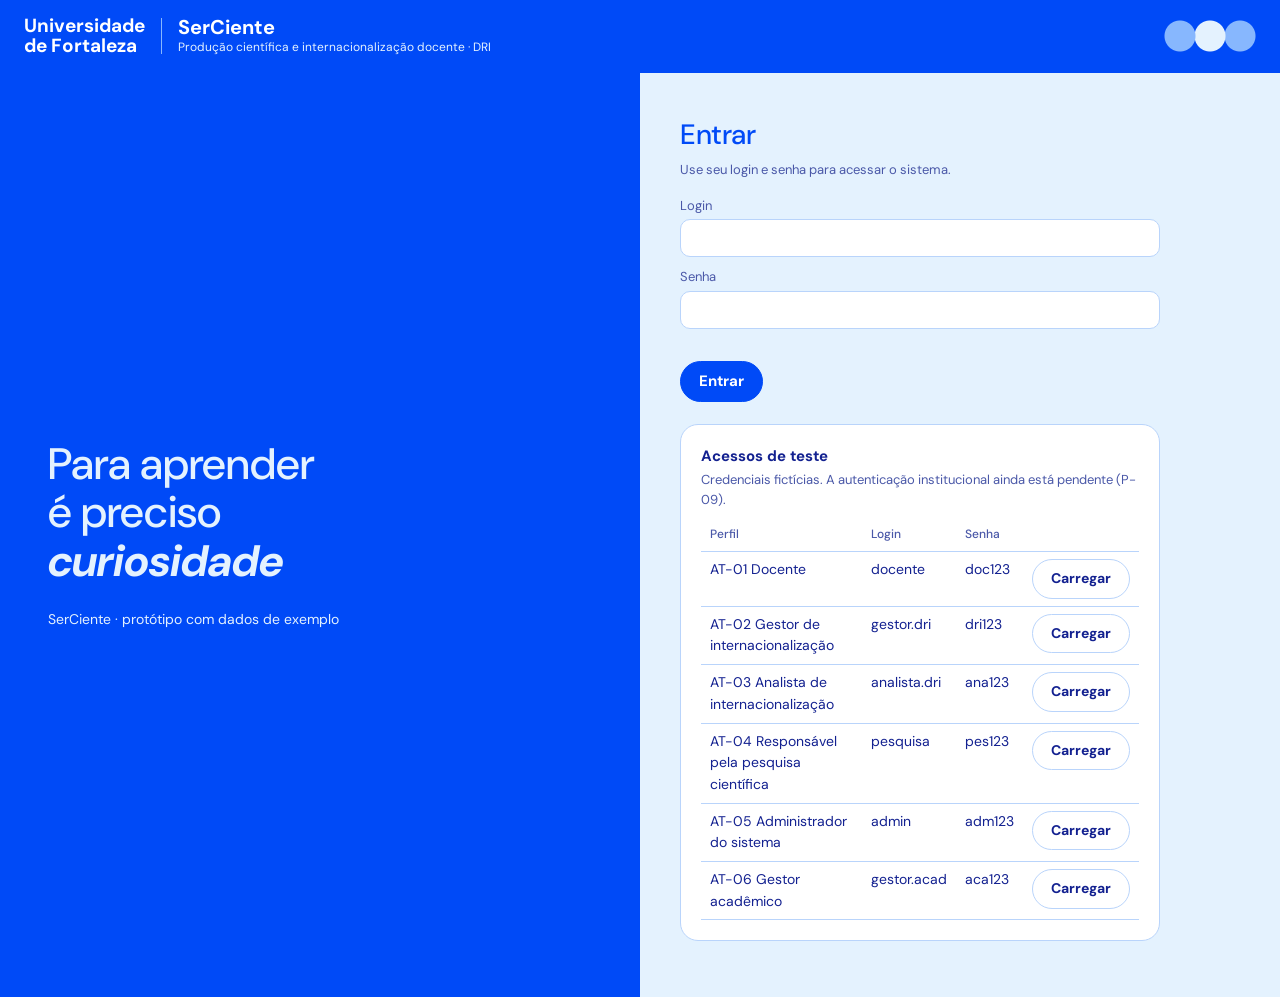
==== Protótipo/index.html @ bccfedb9 "Renomeação, reorganização, reestrururação e versionamento do protótipo" ====
<!--
  Projeto: SerCiente
  Tipo: Protótipo navegável em HTML
  Versão: 1.0
  Status: Em desenvolvimento
  Data: 28/11/2026
-->

<!DOCTYPE html>
<!DOCTYPE html>
<html lang="pt-BR">

<head>
    <meta charset="utf-8">
    <meta name="viewport" content="width=device-width, initial-scale=1, viewport-fit=cover">
    <title>SerCiente — Protótipo navegável</title>
    <link rel="stylesheet" href="https://fonts.googleapis.com/css2?family=DM+Sans:wght@400;500;700&display=swap">
    <link rel="stylesheet" href="css/style.css">
</head>

<body>
    <header><span class="wm">Universidade<br>de Fortaleza</span><span
            class="sep"></span><span><b>SerCiente</b><small>Produção científica e internacionalização docente ·
                DRI</small></span>
        <span style="flex:1"></span><span id="who"></span><button class="g" id="out" onclick="logout()">Sair</button>
    </header>
    <div class="aviso">Protótipo com dados de exemplo e sem integrações reais. Perfis e associações ator × caso de uso
        são propostas do SRS 0.3, ainda não aprovadas pela DRI.</div>
    <div class="lay">
        <nav id="nv" aria-label="Casos de uso"></nav>
        <main id="mn"></main>
    </div>
    <div id="lg"></div>
    <div id="toast" role="status"></div>
    
    <script src="js/script.js"></script>

</body>

</html>
---- Protótipo/css/style.css ----
/* =========================================================
   SerCiente — Folha de estilos
   Universidade de Fortaleza | DRI
   Versão: 1.0
   Data: 28/11/2026
   ========================================================= */


/* =========================================================
   1. VARIÁVEIS E CONFIGURAÇÕES GLOBAIS
   ========================================================= */

:root {
    --bg: #E4F2FE;
    --sf: #FFFFFF;
    --tx: #132190;
    --mu: #4a58a8;
    --bd: #b9d4fb;

    --ac: #004AF7;
    --ac2: #E4F2FE;

    --wn: #132190;
    --wb: #cfe3ff;

    --ok: #0f7a4a;
    --er: #c0262d;

    --hd: #004AF7;
    --hd2: #132190;
    --y: #87B7FE;

    box-sizing: border-box;
    padding-top: env(safe-area-inset-top, 0px);
    padding-bottom: env(safe-area-inset-bottom, 0px);
}

:root[data-theme="off"] {
    --bg: #0f1521;
    --sf: #182133;
    --tx: #e8edf6;
    --mu: #98a3b8;
    --bd: #2c3850;

    --ac: #7aa8f0;
    --ac2: #1f2d49;

    --wn: #f0c36a;
    --wb: #3a2d12;

    --ok: #6fd096;
    --er: #f0868a;
}

* {
    box-sizing: border-box;
}

html {
    color-scheme: light;
}

body {
    margin: 0;
    font: 15px/1.55 "Satoshi", "DM Sans", system-ui, sans-serif;
    background: var(--bg);
    color: var(--tx);
}


/* =========================================================
   2. CABEÇALHO
   ========================================================= */

header {
    background: var(--hd);
    color: #fff;
    border-bottom: 0;
    padding: 16px 24px;

    display: flex;
    gap: 16px;
    align-items: center;
    flex-wrap: wrap;
}

header b {
    font-size: 20px;
    font-weight: 700;
    display: block;
    line-height: 1.1;
}

header small {
    display: block;
    font-size: 12px;
    color: #E4F2FE;
}

header label {
    color: #E4F2FE;
    font-size: 13px;
}

header select {
    color: #132190;
    background: #E4F2FE;
    border-color: #E4F2FE;
}

header::after {
    content: "";
    width: 92px;
    height: 32px;
    margin-left: 4px;

    background:
        radial-gradient(circle at 16px 16px, #87B7FE 15px, #0000 16px),
        radial-gradient(circle at 46px 16px, #E4F2FE 15px, #0000 16px),
        radial-gradient(circle at 76px 16px, #87B7FE 15px, #0000 16px);
}

.wm {
    font-weight: 700;
    font-size: 19px;
    line-height: 1.05;
}

.sep {
    width: 1px;
    height: 36px;
    background: #87B7FE;
}


/* =========================================================
   3. CAMPOS E BOTÕES
   ========================================================= */

select,
input,
textarea,
button {
    font: inherit;
    color: var(--tx);
    background: var(--sf);
    border: 1px solid var(--bd);
    border-radius: 10px;
    padding: 8px 12px;
}

button {
    cursor: pointer;
    background: var(--hd);
    color: #fff;
    border-color: var(--hd);
    border-radius: 999px;
    font-weight: 700;
    padding: 8px 18px;
}

button.g {
    background: var(--sf);
    color: var(--tx);
    border-color: var(--bd);
}

:focus-visible {
    outline: 2px solid var(--ac);
    outline-offset: 2px;
}


/* =========================================================
   4. AVISOS
   ========================================================= */

.aviso {
    background: var(--wb);
    color: var(--wn);
    padding: 8px 16px;
    font-size: 13px;
    border-bottom: 1px solid var(--bd);
}


/* =========================================================
   5. ESTRUTURA PRINCIPAL
   ========================================================= */

.lay {
    display: flex;
    min-height: calc(100vh - 100px);
}

nav {
    width: 270px;
    flex: none;

    background: var(--sf);
    border-right: 1px solid var(--bd);
    padding: 16px 12px;
}

nav button {
    display: block;
    width: 100%;
    text-align: left;

    background: none;
    color: var(--tx);
    border: 0;
    border-radius: 12px;

    padding: 10px 14px;
    margin-bottom: 2px;
    font-weight: 500;
}

nav button.on {
    background: var(--hd);
    color: #fff;
    font-weight: 700;
}

main {
    flex: 1;
    padding: 20px;
    min-width: 0;
    max-width: 980px;
}


/* =========================================================
   6. TÍTULOS E TEXTOS
   ========================================================= */

h2 {
    margin: 0 0 4px;
    font-size: 28px;
    font-weight: 500;
    letter-spacing: -.5px;
    color: var(--ac);
}

.sub {
    color: var(--mu);
    margin: 0 0 16px;
    font-size: 13px;
}


/* =========================================================
   7. CARDS E CONTAINERS
   ========================================================= */

.box {
    background: var(--sf);
    border: 1px solid var(--bd);
    border-radius: 18px;

    padding: 20px;
    margin-bottom: 16px;
}

.row {
    display: flex;
    gap: 10px;
    flex-wrap: wrap;
    align-items: end;
    margin-bottom: 12px;
}

.row label {
    display: flex;
    flex-direction: column;

    font-size: 12px;
    color: var(--mu);
    gap: 3px;
}


/* =========================================================
   8. TABELAS
   ========================================================= */

.tw {
    overflow-x: auto;
}

table {
    border-collapse: collapse;
    width: 100%;
    font-size: 14px;
}

th,
td {
    text-align: left;
    padding: 7px 9px;
    border-bottom: 1px solid var(--bd);
    vertical-align: top;
}

th {
    color: var(--mu);
    font-weight: 500;
    font-size: 12px;
}


/* =========================================================
   9. ETIQUETAS E STATUS
   ========================================================= */

.tag {
    display: inline-block;
    padding: 2px 10px;
    border-radius: 999px;

    font-weight: 700;
    font-size: 12px;

    background: var(--ac2);
    color: var(--ac);
}

.tag.w {
    background: var(--wb);
    color: var(--wn);
}

.tag.o {
    background: var(--ac2);
    color: var(--ok);
}

.tag.e {
    color: var(--er);
}


/* =========================================================
   10. ESTADOS VAZIOS
   ========================================================= */

.empty {
    color: var(--mu);
    padding: 14px;
    text-align: center;
}


/* =========================================================
   11. INDICADORES E GRÁFICOS
   ========================================================= */

.bar {
    height: 10px;
    background: var(--c, var(--ac));
    border-radius: 5px;
}

.kp {
    display: grid;
    grid-template-columns: repeat(auto-fit, minmax(210px, 1fr));
    gap: 10px;
}

.kp .box {
    margin: 0;
    border-top: 6px solid var(--c, var(--ac));
}

.kp strong {
    font-size: 26px;
    display: block;
}


/* =========================================================
   12. LOGIN
   ========================================================= */

body.out .lay,
body.out .aviso,
body.out #who,
body.out #out {
    display: none;
}

body:not(.out) #lg {
    display: none;
}

#who {
    font-size: 14px;
}

.lgw {
    display: grid;
    grid-template-columns: 1fr 1fr;
    min-height: calc(100vh - 100px);

    --bg: #E4F2FE;
    --sf: #fff;
    --tx: #132190;
    --mu: #4a58a8;
    --bd: #b9d4fb;
    --ac: #004AF7;
    --ac2: #E4F2FE;
    --wn: #132190;
    --wb: #cfe3ff;
    --er: #c0262d;

    background: var(--bg);
    color: var(--tx);
}

.lp {
    background: var(--hd);
    color: #E4F2FE;

    padding: 56px 48px;

    display: flex;
    flex-direction: column;
    justify-content: center;

    font-size: 44px;
    line-height: 1.1;
    font-weight: 500;
}

.lp em {
    font-weight: 700;
}

.lp small {
    font-size: 14px;
    margin-top: 24px;
    font-weight: 400;
    line-height: 1.5;
}

.lr {
    padding: 40px;

    display: flex;
    flex-direction: column;
    justify-content: center;

    max-width: 560px;
}

.lr label {
    display: flex;
    flex-direction: column;

    font-size: 13px;
    color: var(--mu);
    gap: 3px;
    margin-bottom: 10px;
}

.err {
    color: var(--er);
    min-height: 22px;
    font-size: 13px;
}


/* =========================================================
   13. NOTIFICAÇÕES
   ========================================================= */

#toast {
    position: fixed;
    bottom: calc(16px + env(safe-area-inset-bottom, 0px));
    left: 50%;
    transform: translateX(-50%);

    background: var(--tx);
    color: var(--bg);

    padding: 9px 16px;
    border-radius: 8px;

    display: none;
    z-index: 9;
}


/* =========================================================
   14. RESPONSIVIDADE
   ========================================================= */

@media (max-width: 760px) {

    /* Login */

    .lgw {
        grid-template-columns: 1fr;
    }

    .lp {
        padding: 28px;
        font-size: 30px;
    }

    .lr {
        padding: 24px;
    }

    /* Navegação */

    .lay {
        flex-direction: column;
    }

    nav {
        width: 100%;
        display: flex;
        overflow-x: auto;

        border-right: 0;
        border-bottom: 1px solid var(--bd);
    }

    nav button {
        white-space: nowrap;
        width: auto;
        margin-right: 4px;
    }
}
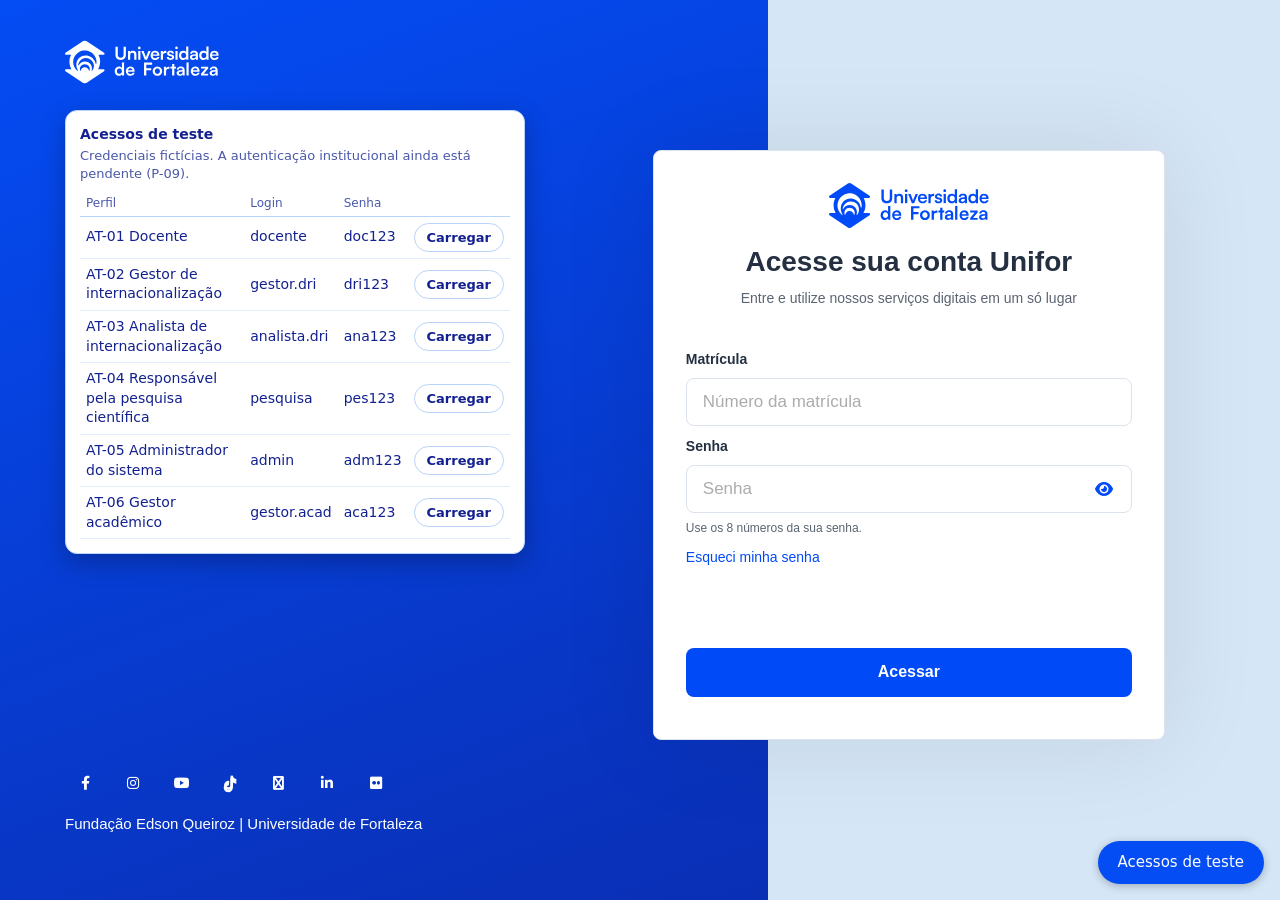
==== commit 720534f9: "(prototipo) Inicio de nova interface linkada com ava" ====
--- a/Protótipo/index.html
+++ b/Protótipo/index.html
@@ -1,40 +1,1327 @@
-<!--
-  Projeto: SerCiente
-  Tipo: Protótipo navegável em HTML
-  Versão: 1.0
-  Status: Em desenvolvimento
-  Data: 28/11/2026
--->
-
 <!DOCTYPE html>
-<!DOCTYPE html>
-<html lang="pt-BR">
-
+<html dir="ltr" lang="pt">
 <head>
-    <meta charset="utf-8">
-    <meta name="viewport" content="width=device-width, initial-scale=1, viewport-fit=cover">
-    <title>SerCiente — Protótipo navegável</title>
-    <link rel="stylesheet" href="https://fonts.googleapis.com/css2?family=DM+Sans:wght@400;500;700&display=swap">
-    <link rel="stylesheet" href="css/style.css">
+<meta charset="UTF-8">
+<title>Minhas Disciplinas | Universidade de Fortaleza</title>
+<meta name="viewport" content="width=device-width, initial-scale=1">
+<meta name="theme-color" content="#044cf4">
+<link rel="stylesheet" href="assets/css/all.css">
+<style>
+body {background-color:#ffffff!important}
+.footer p { color: #777; margin: 0; padding: 0; font-size: 0.9em; text-align:center}
+.footer .container{ width: 100%; padding-right: calc(1.5rem * .5); padding-left: calc(1.5rem * .5); margin-right: auto; margin-left: auto;}
+.py-2 { padding-top: .5rem; padding-bottom: .5rem;}
+.py-4 { padding-top: 1.5rem; padding-bottom: 1.5rem;}
+.align-items-center {align-items: center;}
+.footer .social-icons { margin: 0; padding: 0; width: auto;}
+.footer .social-icons li { display: inline-block; margin: -1px 1px 0 0; padding: 0; border-radius: 100%; overflow: visible;}
+.footer .logo img { position: relative; top: 2px; image-rendering: -webkit-optimize-contrast; transform: translateZ(0);}
+.footer a:not(.btn):not(.no-footer-css) { color: #777; transition: all 0.1s ease-in-out;}
+.social-icons:not(.social-icons-opacity-light):not(.social-icons-transparent):not(.social-icons-clean):not(.social-icons-clean-with-border):not(.social-icons-dark):not(.social-icons-dark-2):not(.custom-social-icons) li a { background: #FFF;}
+.social-icons:not(.social-icons-opacity-light):not(.social-icons-transparent):not(.social-icons-clean):not(.social-icons-clean-with-border):not(.social-icons-dark):not(.social-icons-dark-2):not(.custom-social-icons) li { box-shadow: 0 1px 1px 0 rgba(0, 0, 0, 0.2);}
+.social-icons li a { transition: all 0.2s ease; border-radius: 100%; display: block; height: 28px; line-height: 28px; width: 28px;text-align: center; color: #333 !important; text-decoration: none; font-size: 12.8px; font-size: 0.8rem;}
+.social-icons:not(.social-icons-opacity-light):not(.social-icons-transparent):not(.social-icons-clean):not(.social-icons-clean-with-border):not(.social-icons-dark):not(.social-icons-dark-2):not(.custom-social-icons) li a {
+  background: transparent;
+}
+svg.footer-logo-unifor {width:40%;}
+.footer a.logo {text-align:right}
+.footer .social-icons a>i{font-size: 1.7em;color:#044cf4; transition: transform .2s ease-in-out;}
+.footer .social-icons a>svg {width: 1.6em;vertical-align: sub;fill:#044cf4; transition: transform .2s ease-in-out;}
+.footer .social-icons li{box-shadow:none!important}
+.footer .social-icons .facebook a:hover i {color:#3b5a9a; transform: translateY(-0.15rem);}
+.footer .social-icons .x-twitter a:hover svg {fill:#000000; transform: translateY(-0.15rem);}
+.footer .social-icons .linkedin a:hover i {color:#0a63bc; transform: translateY(-0.15rem);}
+.footer .social-icons .youtube a:hover i {color:#f60002; transform: translateY(-0.15rem);}
+.footer .social-icons .instagram a:hover i {color:#f501af; transform: translateY(-0.15rem);}
+.footer .social-icons .tiktok a:hover i {color:#000000; transform: translateY(-0.15rem);}
+.moremenu .navbar-nav .nav-link:hover, .moremenu .navbar-nav .nav-link:focus { background-color: #e4f2fe; opacity: .8;}
+ @media (min-width: 992px) {.justify-content-lg-end { justify-content: flex-end; }}
+ @media (max-width: 991px) {
+	.footer a.logo {text-align: center;padding-top: 12px;}
+	.footer .social {display: block!important; margin-bottom:15px!important; text-align:center;}
+}
+
+ @media (max-width: 767px) {
+	.drawerheader {background-color:#044cf4}
+        .drawerheader i.icon {color:#e4f2fe}
+        .drawercontent a.list-group-item:hover {background-color: #dae0e5 !important;}
+}
+footer.footer > .container.py-2 {border-top: 1px solid #dee2e6;}
+footer#page-footer {display:none}
+
+
+
+/***************** card da página inicial **********************/
+section.block:has(div.card-ava-footer) { clear:both;float:none;}
+.card-ava {position: relative;width: auto; padding-right: 0;padding-left: 0;}
+section.block:has(div.card-ava) {width: 31.333%;position: relative;display: block;margin-right: .3rem;margin-left: .9rem;
+	border: solid 1px #d7dfe3;border-radius:8px;float: left;margin-bottom: .6rem;height:auto;}
+.card-ava.card-ava-style-2 .card-ava-icon {background: transparent;top: -3px;}
+section.block:has(div.card-ava-footer) { clear:both;float:none;border: none!important;margin-bottom: 0 !important;}
+.card-body.p-3:has(div.card-ava-footer) {padding:0!important;margin:0!important;}
+.card-cont-center {padding: 4px 18px;  min-height: 265px;}
+.card-body.p-3:has(div.card-ava) {padding:0!important;margin:0!important;}
+.card-text.content.mt-3:has(div.card-ava) {margin-top:0!important}
+.card-ava .card-cont-center ul li a {line-height: 30px}
+
+.card-ava .card-conteudo h3 {
+    line-height: 1.2;
+    font-weight: 500;
+    font-family: "Roboto", sans-serif;
+    color: #404854;
+    font-size: 16px;
+    margin: 10px 0;
+    -webkit-transition: all 0.3s ease-in-out;
+    -moz-transition: all 0.3s ease-in-out;
+    -ms-transition: all 0.3s ease-in-out;
+    -o-transition: all 0.3s ease-in-out;
+    transition: all 0.3s ease-in-out;
+}
+
+.card-ava .card-conteudo ul li a:hover {color:#132190; text-decoration:underline}
+div.no-overflow:has(div.card-ava) {width:100%!important}
+
+.banner-card { display: block;width: 100%;height:7rem;overflow: hidden; border-radius: 8px 8px 0 0;}
+.card-conteudo > .banner-card > img {width: 100%;margin-top: -5%;}
+
+@media (max-width: 1195px) {
+	section.block:has(div.card-ava) {width: 31.1111%;}
+	.card-cont-center {min-height: 260px;}
+}
+@media (max-width: 1080px) {
+	section.block:has(div.card-ava){width: 30.99%;} 
+	.card-cont-center {min-height: 250px;}
+}
+@media (max-width: 1040px) {
+	section.block:has(div.card-ava){width: 47.3%;} 
+	.card-cont-center {min-height: 250px;}
+}
+@media (max-width: 859px) {
+	section.block:has(div.card-ava){width: 46.466666666%;} 
+}
+@media (max-width: 750px) {
+	section.block:has(div.card-ava){width: 46.466666666%;} 
+	.card-cont-center {min-height: 250px;}
+}
+@media (max-width: 653px) {
+	section.block:has(div.card-ava){width: 92.467%;} 
+	.card-cont-center {min-height:auto;}
+}
+
+/* **********************************************banner slider ******************************************* */
+section.block_slider[aria-label="Controle Deslizante"] .p-3 {padding: 0 !important;}
+#page-my-index #region-main-box #region-main .card[aria-label="Controle Deslizante"] {
+    border-top: solid 0px #044cf4!important;
+}
+section.block_slider[aria-label="Controle Deslizante"] .mb-3 {margin-bottom: 0 !important;}
+section.block_slider[aria-label="Controle Deslizante"] .mt-3{margin-top: 0 !important;}
+section.block_slider[aria-label="Controle Deslizante"] .bx-wrapper {margin-bottom: 0 !important;}
+.block_slider .bx-wrapper .bx-caption p {color: #fff!important;}
+/****************************************************************************/
+
+/* Controle deslizante */
+section#inst10061 {display:none!important}
+
+/* Correção Footer */
+div#footerNav.footer-nav-area {display:none;}
+@media only screen and (max-width: 768px) {
+     div#footerNav.footer-nav-area {display:block;}
+}
+</style>
+<style>
+#serciente-iframe{display:block;width:100%;height:calc(100vh - 60px);border:0;background:#fff}
+body.serciente-open{overflow:hidden}
+@media(max-width:767px){#serciente-iframe{height:calc(100vh - 120px)}}
+body.ava-locked{overflow:hidden}
+.ava-login{position:fixed;inset:0;z-index:2000;background:#fff}
+.ava-login[hidden]{display:none}
+.ava-lgf{display:block;width:100%;height:100%;border:0;background:#fff}
+.lgt-b{position:fixed;right:16px;bottom:calc(16px + env(safe-area-inset-bottom,0px));z-index:2001;border:0;border-radius:999px;background:#044cf4;color:#fff;font:500 15px/1 Inter,system-ui,sans-serif;padding:14px 20px;cursor:pointer;box-shadow:0 2px 8px rgba(0,0,0,.25)}
+.lgt{position:fixed;right:16px;bottom:calc(64px + env(safe-area-inset-bottom,0px));z-index:2001;width:min(460px,calc(100vw - 32px));max-height:70vh;overflow:auto;padding:14px;background:#fff;color:#132190;border:1px solid #b9d4fb;border-radius:12px;box-shadow:0 8px 24px rgba(0,0,0,.25);font:14px/1.4 Inter,system-ui,sans-serif}
+.lgt[hidden]{display:none}
+.lgt p{margin:2px 0 8px;color:#4a58a8;font-size:13px}
+.lgt table{width:100%;border-collapse:collapse}
+.lgt th{font-weight:400;font-size:12px;color:#4a58a8;text-align:left;padding:4px 6px;border-bottom:1px solid #b9d4fb}
+.lgt td{padding:6px;border-bottom:1px solid #e1ecfc;vertical-align:middle}
+.lgt button{border:1px solid #b9d4fb;background:#fff;color:#132190;border-radius:999px;padding:6px 12px;font:600 13px Inter,system-ui,sans-serif;cursor:pointer}
+.lgt button:hover{background:#e4f2fe}
+@media(min-width:992px){.lgt{left:65px;right:auto;top:110px;bottom:auto;max-height:calc(100vh - 250px)}}
+</style>
 </head>
-
-<body>
-    <header><span class="wm">Universidade<br>de Fortaleza</span><span
-            class="sep"></span><span><b>SerCiente</b><small>Produção científica e internacionalização docente ·
-                DRI</small></span>
-        <span style="flex:1"></span><span id="who"></span><button class="g" id="out" onclick="logout()">Sair</button>
-    </header>
-    <div class="aviso">Protótipo com dados de exemplo e sem integrações reais. Perfis e associações ator × caso de uso
-        são propostas do SRS 0.3, ainda não aprovadas pela DRI.</div>
-    <div class="lay">
-        <nav id="nv" aria-label="Casos de uso"></nav>
-        <main id="mn"></main>
-    </div>
-    <div id="lg"></div>
-    <div id="toast" role="status"></div>
-    
-    <script src="js/script.js"></script>
-
+<body id="page-my-index" class="limitedwidth page-mycourses format-site path-my chrome dir-ltr lang-pt_br yui-skin-sam yui3-skin-sam ead-unifor-br--ava pagelayout-mycourses course-1 context-1 uses-drawers drawer-open-index theme-boost-union-smartmenu theme-boost-union-bottombar nocourseindexcmicons theme_boost-union-footerbuttonall jsenabled ava-locked">
+<div id="page-wrapper" class="d-print-block" inert>
+<div class="footer-nav-area" id="footerNav">
+<div class="container px-0">
+<!-- Footer Content -->
+<div class="footer-nav position-relative">
+<ul class="h-100 d-flex align-items-center justify-content-between ps-0">
+<li>
+<a href="#">
+<i class="fas fa-tachometer-alt"></i>
+<span>EAD Unifor</span>
+</a>
+</li>
+<li>
+<a href="#">
+<i class="fas fa-home"></i>
+<span>Home</span>
+</a>
+</li>
+<li>
+<a href="#">
+<i class="fas fa-graduation-cap"></i>
+<span>Disciplinas</span>
+</a>
+</li>
+</ul>
+</div>
+</div>
+</div>
+<nav aria-label="Navegação no site" class="navbar fixed-top navbar-dark bg-primary navbar-expand" id="yui_3_18_1_1_1795851121871_34">
+<button class="navbar-toggler aabtn d-block d-md-none px-1 my-1 border-0" data-action="toggle" data-disabled-toggle="undefined" data-target="theme_boost-drawers-primary" data-toggler="drawers">
+<span class="navbar-toggler-icon"></span>
+<span class="sr-only">Painel lateral</span>
+</button>
+<a class="navbar-brand align-items-center m-0 mr-4 p-0 aabtn d-none d-md-flex" href="#">
+<img alt="Universidade de Fortaleza" class="logo mr-1" src="assets/img/logo-unifor-simbolo-neg.svg"/>
+</a>
+<div class="primary-navigation">
+<nav class="moremenu navigation observed">
+<ul class="nav more-nav navbar-nav" role="menubar">
+<li class="nav-item" data-forceintomoremenu="false" data-key="myhome" role="none">
+<a class="nav-link" href="#" role="menuitem">
+                                                    EAD Unifor
+                                                </a>
+</li>
+<li class="nav-item" data-forceintomoremenu="false" data-key="mycourses" role="none">
+<a aria-current="true" class="nav-link active" href="#" role="menuitem">
+                                                    Minhas Disciplinas
+                                                </a>
+</li>
+<li class="dropdown nav-item card-form-square card-size-tiny" data-forceintomoremenu="false" role="none">
+<a aria-controls="drop-down-menu-6b0a837323cdc" aria-expanded="false" aria-haspopup="true" class="dropdown-toggle nav-link" data-toggle="dropdown" href="#" id="nav-toggle-1" role="menuitem">
+                                            Biblioteca
+                                        </a>
+<div aria-labelledby="nav-toggle-1" class="dropdown-menu" id="nav-menu-1" role="menu">
+<a class="dropdown-item d-lg-inline-flex d-md-inline-flex d-inline-flex card-text-below menu-item-static" href="#" role="menuitem" tabindex="-1" target="__blank">
+                                                            Busca Integrada
+                                                        </a>
+<a aria-current="true" class="dropdown-item d-lg-inline-flex d-md-inline-flex d-inline-flex card-text-below menu-item-static" href="#" role="menuitem" tabindex="-1" target="__blank">
+                                                            Capacitações
+                                                        </a>
+<a aria-current="true" class="dropdown-item d-lg-inline-flex d-md-inline-flex d-inline-flex card-text-below menu-item-static" href="#" role="menuitem" tabindex="-1" target="__blank">
+                                                            Tutoriais
+                                                        </a>
+<a class="dropdown-item d-lg-inline-flex d-md-inline-flex d-inline-flex card-text-below menu-item-static" href="#" role="menuitem" tabindex="-1" target="__blank">
+                                                            Serviços da Biblioteca
+                                                        </a>
+<a class="dropdown-item d-lg-inline-flex d-md-inline-flex d-inline-flex card-text-below menu-item-static" href="https://discovery.ebsco.com/c/aycsh4/" rel="noopener" role="menuitem" tabindex="-1" target="_blank">
+                                                            Periódicos
+                                                        </a>
+<a class="dropdown-item d-lg-inline-flex d-md-inline-flex d-inline-flex card-text-below menu-item-static" href="#" role="menuitem" tabindex="-1" target="__blank">
+                                                            Target Gedweb
+                                                        </a>
+<a class="dropdown-item d-lg-inline-flex d-md-inline-flex d-inline-flex card-text-below menu-item-static" href="https://www-periodicos-capes-gov-br.ez151.periodicos.capes.gov.br/index.php/" rel="noopener" role="menuitem" tabindex="-1" target="_blank">
+                                                            Portal de Periódicos
+                                                        </a>
+<a aria-current="true" class="dropdown-item d-lg-inline-flex d-md-inline-flex d-inline-flex card-text-below menu-item-static" href="https://www-sciencedirect-com.ez151.periodicos.capes.gov.br/" rel="noopener" role="menuitem" tabindex="-1" target="_blank">
+                                                            Science Direct &gt; CAPES
+                                                        </a>
+</div>
+</li>
+<li class="dropdown nav-item card-form-square card-size-tiny" data-forceintomoremenu="false" role="none">
+<a aria-controls="drop-down-menu-6b0a837323cdc" aria-expanded="false" aria-haspopup="true" class="dropdown-toggle nav-link" data-toggle="dropdown" href="#" id="nav-toggle-2" role="menuitem">
+                                            Trilha de carreiras
+                                        </a>
+<div aria-labelledby="nav-toggle-2" class="dropdown-menu" id="nav-menu-2" role="menu">
+<a class="dropdown-item d-lg-inline-flex d-md-inline-flex d-inline-flex card-text-below menu-item-static" href="#" role="menuitem" tabindex="-1" target="__blank">
+                                                            Acessar curso
+                                                        </a>
+</div>
+</li><li class="nav-item" data-forceintomoremenu="false" data-key="serciente" role="none">
+<a class="nav-link" href="#" id="serciente-link" role="menuitem">SerCiente</a>
+</li>
+
+</ul>
+</nav>
+</div>
+<ul class="navbar-nav d-none d-md-flex my-1 px-1">
+<!-- page_heading_menu -->
+</ul>
+<div class="navbar-nav ml-auto" id="usernavigation">
+<div class="popover-region collapsed popover-region-notifications" data-region="popover-region" id="nav-notification-popover-container">
+<div aria-controls="popover-region-container-6b0a83732caed6b0a8373281513" aria-haspopup="true" aria-label=" Mostrar janela de notificações sem as novas notificações   " class="popover-region-toggle nav-link icon-no-margin" data-region="popover-region-toggle" role="button" tabindex="0">
+<i aria-label="Alternar menu de notificações" class="icon fa fa-bell-o fa-fw" role="img" title="Alternar menu de notificações"></i>
+<div aria-hidden="true" class="count-container hidden" data-region="count-container">
+            0
+        </div>
+</div>
+
+</div><div class="popover-region collapsed" data-region="popover-region-messages">
+<a class="nav-link popover-region-toggle position-relative icon-no-margin" href="#" role="button">
+<i aria-label="Alternar menu de mensagens" class="icon fa fa-comment-o fa-fw" role="img" title="Alternar menu de mensagens"></i>
+<div class="count-container hidden" data-region="count-container">
+<span aria-hidden="true">0</span>
+<span class="sr-only">Há 0 conversas não lidas</span>
+</div>
+</a>
+<span class="sr-only sr-only-focusable" data-region="jumpto" tabindex="-1"></span></div>
+<div class="d-flex align-items-stretch usermenu-container" data-region="usermenu">
+<div class="usermenu">
+<div class="dropdown show">
+<a aria-controls="user-action-menu" aria-haspopup="true" aria-label="Menu do usuário" class="btn dropdown-toggle" data-toggle="dropdown" href="#" id="nav-toggle-3" role="button" tabindex="0">
+<span class="userbutton">
+<span class="avatars">
+<span class="avatar current">
+<span aria-label="Aluno Exemplo" class="userinitials size-35" role="img" title="Aluno Exemplo">AE</span>
+</span>
+</span>
+</span>
+</a>
+<div aria-labelledby="nav-toggle-3" class="dropdown-menu dropdown-menu-right" id="nav-menu-3">
+<div class="carousel slide" data-interval="false" data-keyboard="false" data-touch="false" id="usermenu-carousel">
+<div class="carousel-inner">
+<div aria-label="Usuário" class="carousel-item active" id="carousel-item-main" role="menu" tabindex="-1">
+<div class="loggedinas">
+<small>Você acessou como:</small><br/>
+<strong>Aluno Exemplo</strong>
+</div>
+<div class="dropdown-divider"></div>
+<a class="dropdown-item" href="#" role="menuitem" tabindex="-1">
+                                                                
+                                                            Perfil
+                                                        </a>
+<a class="dropdown-item" href="#" role="menuitem" tabindex="-1">
+                                                                
+                                                            Notas
+                                                        </a>
+<a class="dropdown-item" href="#" role="menuitem" tabindex="-1">
+                                                                
+                                                            Calendário
+                                                        </a>
+<a class="dropdown-item" href="#" role="menuitem" tabindex="-1">
+                                                                
+                                                            Arquivos privados
+                                                        </a>
+<a class="dropdown-item" href="#" role="menuitem" tabindex="-1">
+                                                                
+                                                            Relatórios
+                                                        </a>
+<a class="dropdown-item" href="#" role="menuitem" tabindex="-1">
+                                                                
+                                                            Unifor Online 
+                                                        </a>
+<div class="dropdown-divider"></div>
+<a class="dropdown-item" href="#" role="menuitem" tabindex="-1">
+                                                                
+                                                            Preferências
+                                                        </a>
+
+<div class="dropdown-divider"></div>
+<a class="dropdown-item" href="#" role="menuitem" tabindex="-1">
+                                                                
+                                                            Sair
+                                                        </a>
+</div>
+
+</div>
+</div>
+</div>
+</div>
+</div>
+</div>
+</div>
+</nav>
+<div aria-hidden="true" class="drawer drawer-left drawer-primary d-print-none" data-close-on-resize="1" data-forceopen="0" data-preference="" data-region="fixed-drawer" data-state="show-drawer-primary" id="theme_boost-drawers-primary">
+<div class="drawerheader">
+<button class="btn drawertoggle icon-no-margin hidden" data-action="closedrawer" data-disabled-toggle="tooltip" data-placement="right" data-target="theme_boost-drawers-primary" data-toggler="drawers" tabindex="-1" title="Fechar gaveta">
+<i aria-hidden="true" class="icon fa fa-times fa-fw"></i>
+</button>
+<img alt="Universidade de Fortaleza" class="logo py-1 h-100" src="assets/img/logo-unifor-simbolo-neg.svg"/>
+</div>
+<div class="drawercontent drag-container" data-usertour="scroller">
+<div class="list-group">
+<a class="list-group-item list-group-item-action" href="#" tabindex="-1">
+                    EAD Unifor
+                </a>
+<a aria-current="true" class="list-group-item list-group-item-action active" href="#" tabindex="-1">
+                    Minhas Disciplinas
+                </a>
+<a aria-controls="drawer-collapse-1" aria-expanded="false" class="list-group-item list-group-item-action icons-collapse-expand collapsed d-flex" data-target="#drawer-collapse-1" data-toggle="collapse" href="#" id="drawer-toggle-1" title="">
+                        Biblioteca
+                        <span class="ml-auto expanded-icon icon-no-margin mx-2">
+<i aria-hidden="true" class="icon fa fa-caret-down fa-fw"></i>
+<span class="sr-only">
+                                Contrair
+                            </span>
+</span>
+<span class="ml-auto collapsed-icon icon-no-margin mx-2">
+<i aria-hidden="true" class="icon fa fa-caret-right fa-fw"></i>
+<span class="sr-only">
+                                Expandir
+                            </span>
+</span>
+</a>
+<div aria-labelledby="drawer-toggle-1" class="collapse list-group-item p-0 border-0" id="drawer-collapse-1" role="menu">
+<!-- Third level child support - Custom -->
+<a class="pl-5 bg-light list-group-item list-group-item-action d-lg-inline-flex d-md-inline-flex d-inline-flex card-text-below menu-item-static" href="#" tabindex="-1" target="__blank">
+                    
+                                        Busca Integrada
+                                    </a>
+<!-- Third level child support - Custom -->
+<a class="pl-5 bg-light list-group-item list-group-item-action d-lg-inline-flex d-md-inline-flex d-inline-flex card-text-below menu-item-static" href="#" tabindex="-1" target="__blank">
+                    
+                                        Capacitações
+                                    </a>
+<!-- Third level child support - Custom -->
+<a class="pl-5 bg-light list-group-item list-group-item-action d-lg-inline-flex d-md-inline-flex d-inline-flex card-text-below menu-item-static" href="#" tabindex="-1" target="__blank">
+                    
+                                        Tutoriais
+                                    </a>
+<!-- Third level child support - Custom -->
+<a class="pl-5 bg-light list-group-item list-group-item-action d-lg-inline-flex d-md-inline-flex d-inline-flex card-text-below menu-item-static" href="#" tabindex="-1" target="__blank">
+                    
+                                        Serviços da Biblioteca
+                                    </a>
+<!-- Third level child support - Custom -->
+<a class="pl-5 bg-light list-group-item list-group-item-action d-lg-inline-flex d-md-inline-flex d-inline-flex card-text-below menu-item-static" href="https://discovery.ebsco.com/c/aycsh4/" rel="noopener" tabindex="-1" target="_blank">
+                    
+                                        Periódicos
+                                    </a>
+<!-- Third level child support - Custom -->
+<a class="pl-5 bg-light list-group-item list-group-item-action d-lg-inline-flex d-md-inline-flex d-inline-flex card-text-below menu-item-static" href="#" tabindex="-1" target="__blank">
+                    
+                                        Target Gedweb
+                                    </a>
+<!-- Third level child support - Custom -->
+<a class="pl-5 bg-light list-group-item list-group-item-action d-lg-inline-flex d-md-inline-flex d-inline-flex card-text-below menu-item-static" href="https://www-periodicos-capes-gov-br.ez151.periodicos.capes.gov.br/index.php/" rel="noopener" tabindex="-1" target="_blank">
+                    
+                                        Portal de Periódicos
+                                    </a>
+<!-- Third level child support - Custom -->
+<a class="pl-5 bg-light list-group-item list-group-item-action d-lg-inline-flex d-md-inline-flex d-inline-flex card-text-below menu-item-static" href="https://www-sciencedirect-com.ez151.periodicos.capes.gov.br/" rel="noopener" tabindex="-1" target="_blank">
+                    
+                                        Science Direct &gt; CAPES
+                                    </a>
+</div>
+<a aria-controls="drawer-collapse-2" aria-expanded="false" class="list-group-item list-group-item-action icons-collapse-expand collapsed d-flex" data-target="#drawer-collapse-2" data-toggle="collapse" href="#" id="drawer-toggle-2" title="">
+                        Trilha de carreiras
+                        <span class="ml-auto expanded-icon icon-no-margin mx-2">
+<i aria-hidden="true" class="icon fa fa-caret-down fa-fw"></i>
+<span class="sr-only">
+                                Contrair
+                            </span>
+</span>
+<span class="ml-auto collapsed-icon icon-no-margin mx-2">
+<i aria-hidden="true" class="icon fa fa-caret-right fa-fw"></i>
+<span class="sr-only">
+                                Expandir
+                            </span>
+</span>
+</a>
+<div aria-labelledby="drawer-toggle-2" class="collapse list-group-item p-0 border-0" id="drawer-collapse-2" role="menu">
+<!-- Third level child support - Custom -->
+<a class="pl-5 bg-light list-group-item list-group-item-action d-lg-inline-flex d-md-inline-flex d-inline-flex card-text-below menu-item-static" href="#" tabindex="-1" target="__blank">
+                    
+                                        Acessar curso
+                                    </a>
+</div>
+<a class="list-group-item list-group-item-action" href="#" id="serciente-link-mobile" tabindex="-1">SerCiente</a></div>
+</div>
+</div>
+<div class="drawers drag-container" data-region="mainpage" data-usertour="scroller" id="page">
+<div class="main-inner-wrapper main-inner-outside-none main-inner-outside-nextmaincontent">
+<div class="main-inner" id="topofscroll">
+
+
+<header class="header-maxwidth d-print-none" id="page-header">
+<div class="w-100">
+<div class="d-flex flex-wrap">
+<div class="ml-auto d-flex">
+</div>
+<div id="course-header">
+</div>
+</div>
+<div class="d-flex align-items-center">
+<h2 class="mb-3 mt-3">Olá, Aluno! 👋</h2>
+<div class="header-actions-container ml-auto" data-region="header-actions-container">
+</div>
+</div>
+</div>
+</header>
+<div class="pb-3 d-print-block" id="page-content">
+<div id="region-main-box">
+<section aria-label="Conteúdo" id="region-main">
+<span class="notifications" id="user-notifications"></span>
+<div role="main"><span id="maincontent"></span><aside class="block-region" data-blockregion="content" data-droptarget="1" id="block-region-content"><section class="block_myoverview block card mb-3" data-block="myoverview" id="inst10499" role="complementary">
+<div class="card-body p-3">
+<h3 class="h5 card-title d-inline">Resumo das disciplinas</h3>
+<div class="card-text content mt-3">
+<div class="block-myoverview block-cards" data-region="myoverview" role="navigation">
+<hr class="mt-0"/>
+<div aria-label="Controles do resumo de disciplinas" class="d-flex align-items-center my-2" data-region="filter" role="search">
+<div class="row no-gutters">
+<div class="dropdown mb-1 mr-1">
+<button aria-expanded="false" aria-haspopup="true" aria-label="Menu suspenso de agrupamento" class="btn btn-outline-secondary dropdown-toggle" data-toggle="dropdown" id="groupingdropdown" type="button">
+<span data-active-item-text="">
+                        
+                        
+                        Em andamento
+                        
+                        
+                        
+                        
+                        
+                    </span>
+</button>
+<ul aria-labelledby="groupingdropdown" class="dropdown-menu" data-active-item-text="" data-show-active-item="" data-skip-active-class="true" role="menu">
+<li class="dropdown-divider" role="presentation">
+<span class="filler"> </span>
+</li>
+<li>
+<a aria-controls="courses-view-6b0a83732814e6b0a8373281511" aria-current="true" aria-label="Mostrar cursos em andamento" class="dropdown-item" data-filter="grouping" data-pref="inprogress" data-value="inprogress" href="#" role="menuitem">
+                            Em andamento
+                        </a>
+</li>
+<li>
+<a aria-controls="courses-view-6b0a83732814e6b0a8373281511" aria-label="Mostrar disciplinas não iniciados" class="dropdown-item" data-filter="grouping" data-pref="future" data-value="future" href="#" role="menuitem">
+                            Não iniciados
+                        </a>
+</li>
+<li>
+<a aria-controls="courses-view-6b0a83732814e6b0a8373281511" aria-label="Mostrar disciplinas encerradas" class="dropdown-item" data-filter="grouping" data-pref="past" data-value="past" href="#" role="menuitem">
+                            Encerrados
+                        </a>
+</li>
+<li class="dropdown-divider" role="presentation">
+<span class="filler"> </span>
+</li>
+<li>
+<a aria-controls="courses-view-6b0a83732814e6b0a8373281511" aria-label="Mostrar disciplinas favoritos" class="dropdown-item" data-filter="grouping" data-pref="favourites" data-value="favourites" href="#" role="menuitem">
+                            Favoritos
+                        </a>
+</li><li class="dropdown-divider" role="presentation">
+<span class="filler"> </span>
+</li>
+<li>
+<a aria-controls="courses-view-6b0a83732814e6b0a8373281511" aria-label="Mostrar disciplinas ocultos" class="dropdown-item" data-filter="grouping" data-pref="hidden" data-value="hidden" href="#" role="menuitem">
+                            Removido da visualização
+                        </a>
+</li>
+</ul>
+</div>
+<div class="mb-1 mr-1 flex-grow-1">
+<div class="form-inline simplesearchform">
+<div class="input-group searchbar w-100" role="search">
+<label for="searchinput-6b0a83732814e6b0a8373281511">
+<span class="sr-only">Buscar cursos</span>
+</label>
+<input autocomplete="off" class="form-control withclear rounded" data-action="search" data-region="input" name="search" placeholder="Buscar" type="text" value=""/>
+<button class="btn btn-clear d-none" data-action="clearsearch" type="button">
+<i aria-hidden="true" class="icon fa fa-times fa-fw"></i>
+<span class="sr-only">Limpar campo de pesquisa.</span>
+</button>
+</div>
+</div>
+</div>
+<div class="mb-1 mr-1 d-flex flex-wrap align-items-center">
+<div class="dropdown">
+<button aria-expanded="false" aria-haspopup="true" aria-label="Menu suspenso de ordenação" class="btn btn-outline-secondary dropdown-toggle" data-toggle="dropdown" id="sortingdropdown" type="button">
+<span data-active-item-text="">
+                            Ordenar por nome do curso
+                            
+                            
+                        </span>
+</button>
+<ul aria-labelledby="sortingdropdown" class="dropdown-menu" data-show-active-item="" data-skip-active-class="true" role="menu">
+<li>
+<a aria-controls="courses-view-6b0a83732814e6b0a8373281511" aria-current="true" class="dropdown-item" data-filter="sort" data-pref="title" data-value="fullname" href="#" role="menuitem">
+                                Ordenar por nome do curso
+                            </a>
+</li>
+<li>
+<a aria-controls="courses-view-6b0a83732814e6b0a8373281511" class="dropdown-item" data-filter="sort" data-pref="lastaccessed" data-value="ul.timeaccess desc" href="#" role="menuitem">
+                                Ordenar por último acesso
+                            </a>
+</li>
+</ul>
+</div>
+</div>
+</div>
+</div>
+<div class="container-fluid p-0">
+<div data-display="card" data-displaycategories="on" data-grouping="inprogress" data-newcourseurl="" data-nocoursesimg="https://ead.unifor.br/ava/theme/image.php/boost_union/block_myoverview/1795554520/courses" data-paging="0" data-prev-display="card" data-region="courses-view" data-sort="fullname" data-totalcoursecount="78"><div data-region="paged-content-container" id="paged-content-container-0">
+<div aria-live="polite" class="paged-content-page-container" data-region="page-container" id="page-container-0" style="">
+<div class="" data-page="1" data-region="paged-content-page">
+<div class="card-deck dashboard-card-deck" data-region="card-deck" role="list">
+<div class="card dashboard-card" data-region="course-content" role="listitem">
+<a href="#" tabindex="-1">
+<div class="card-img dashboard-card-img" style='background-image: url("https://ead.unifor.br/ava/pluginfile.php/5861080/course/overviewfiles/Capa_Modelo2_Padrao.png");'>
+<span class="sr-only">N737-28 Análise viabil econ de projeto</span>
+</div>
+</a>
+<div class="card-body pr-1 course-info-container">
+<div class="d-flex align-items-start">
+<div class="w-100 text-truncate">
+<a class="aalink coursename mr-2 mb-1" href="#">
+<span data-region="favourite-icon">
+<span aria-hidden="true" class="text-primary hidden" data-region="is-favourite">
+<i aria-label="Cursos favoritos" class="icon fa fa-star fa-fw" role="img" title="Cursos favoritos"></i>
+<span class="sr-only">Curso é favorito</span>
+</span>
+</span>
+<span class="sr-only">
+                            Nome do curso
+                        </span>
+<span class="multiline" title="N737-28 Análise viabil econ de projeto">
+<span class="sr-only">N737-28 Análise viabil econ de projeto</span>
+<span aria-hidden="true">
+                N737-28 Análise viabil econ de projeto
+            </span>
+</span>
+</a>
+<div class="text-muted muted d-flex flex-wrap">
+<span class="sr-only">
+                Categoria do curso
+            </span>
+<span class="categoryname text-truncate">
+                2026.2
+            </span>
+</div>
+</div>
+</div>
+</div>
+<div class="d-flex align-items-start">
+<div class="card-footer dashboard-card-footer border-0 bg-white w-100">
+<div class="progress-text">
+<span class="sr-only">Progresso da disciplina:</span>
+<span>0</span>% completo
+                </div>
+</div>
+<div class="card-footer dashboard-card-footer menu border-0 bg-white ml-auto">
+<div class="ml-auto dropdown">
+<button aria-expanded="false" aria-haspopup="true" class="btn btn-link btn-icon icon-size-3 coursemenubtn" data-toggle="dropdown" type="button">
+<i aria-hidden="true" class="icon fa fa-ellipsis-v fa-fw m-0" title="Ações para o curso N737-28 Análise viabil econ de projeto"></i>
+<span class="sr-only">Ações para o curso N737-28 Análise viabil econ de projeto</span>
+</button>
+<div class="dropdown-menu dropdown-menu-right">
+<a aria-controls="favorite-icon-104732-3" class="dropdown-item" data-action="add-favourite" href="#">
+                        Favoritar essa disciplina
+                        <div class="sr-only">
+                            Favoritar para N737-28 Análise viabil econ de projeto
+                        </div>
+</a>
+<a aria-controls="favorite-icon-104732-3" class="dropdown-item hidden" data-action="remove-favourite" href="#">
+                        Remover esta disciplina dos favoritos
+                        <div class="sr-only">
+                            Remover estrela de N737-28 Análise viabil econ de projeto
+                        </div>
+</a>
+<a aria-controls="favorite-icon-104732-3" class="dropdown-item hidden" data-action="show-course" href="#">
+                        Mostrar esta disciplina
+                        <div class="sr-only">
+                            Recolocar N737-28 Análise viabil econ de projeto na visualização
+                        </div>
+</a>
+<a aria-controls="favorite-icon-104732-3" class="dropdown-item" data-action="hide-course" href="#">
+                        Remover da visualização
+                        <div class="sr-only">
+                            Remover N737-28 Análise viabil econ de projeto da visualização
+                        </div>
+</a>
+</div>
+</div>
+</div>
+</div>
+</div>
+<div class="card dashboard-card" data-region="course-content" role="listitem">
+<a href="#" tabindex="-1">
+<div class="card-img dashboard-card-img" style='background-image: url("https://ead.unifor.br/ava/pluginfile.php/5861081/course/overviewfiles/Capa_Modelo2_Padrao.png");'>
+<span class="sr-only">N737-29 Análise viabil econ de projeto</span>
+</div>
+</a>
+<div class="card-body pr-1 course-info-container">
+<div class="d-flex align-items-start">
+<div class="w-100 text-truncate">
+<a class="aalink coursename mr-2 mb-1" href="#">
+<span data-region="favourite-icon">
+<span aria-hidden="true" class="text-primary hidden" data-region="is-favourite">
+<i aria-label="Cursos favoritos" class="icon fa fa-star fa-fw" role="img" title="Cursos favoritos"></i>
+<span class="sr-only">Curso é favorito</span>
+</span>
+</span>
+<span class="sr-only">
+                            Nome do curso
+                        </span>
+<span class="multiline" title="N737-29 Análise viabil econ de projeto">
+<span class="sr-only">N737-29 Análise viabil econ de projeto</span>
+<span aria-hidden="true">
+                N737-29 Análise viabil econ de projeto
+            </span>
+</span>
+</a>
+<div class="text-muted muted d-flex flex-wrap">
+<span class="sr-only">
+                Categoria do curso
+            </span>
+<span class="categoryname text-truncate">
+                2026.2
+            </span>
+</div>
+</div>
+</div>
+</div>
+<div class="d-flex align-items-start">
+<div class="card-footer dashboard-card-footer border-0 bg-white w-100">
+<div class="progress-text">
+<span class="sr-only">Progresso da disciplina:</span>
+<span>0</span>% completo
+                </div>
+</div>
+<div class="card-footer dashboard-card-footer menu border-0 bg-white ml-auto">
+<div class="ml-auto dropdown">
+<button aria-expanded="false" aria-haspopup="true" class="btn btn-link btn-icon icon-size-3 coursemenubtn" data-toggle="dropdown" type="button">
+<i aria-hidden="true" class="icon fa fa-ellipsis-v fa-fw m-0" title="Ações para o curso N737-29 Análise viabil econ de projeto"></i>
+<span class="sr-only">Ações para o curso N737-29 Análise viabil econ de projeto</span>
+</button>
+<div class="dropdown-menu dropdown-menu-right">
+<a aria-controls="favorite-icon-104733-3" class="dropdown-item" data-action="add-favourite" href="#">
+                        Favoritar essa disciplina
+                        <div class="sr-only">
+                            Favoritar para N737-29 Análise viabil econ de projeto
+                        </div>
+</a>
+<a aria-controls="favorite-icon-104733-3" class="dropdown-item hidden" data-action="remove-favourite" href="#">
+                        Remover esta disciplina dos favoritos
+                        <div class="sr-only">
+                            Remover estrela de N737-29 Análise viabil econ de projeto
+                        </div>
+</a>
+<a aria-controls="favorite-icon-104733-3" class="dropdown-item hidden" data-action="show-course" href="#">
+                        Mostrar esta disciplina
+                        <div class="sr-only">
+                            Recolocar N737-29 Análise viabil econ de projeto na visualização
+                        </div>
+</a>
+<a aria-controls="favorite-icon-104733-3" class="dropdown-item" data-action="hide-course" href="#">
+                        Remover da visualização
+                        <div class="sr-only">
+                            Remover N737-29 Análise viabil econ de projeto da visualização
+                        </div>
+</a>
+</div>
+</div>
+</div>
+</div>
+</div>
+<div class="card dashboard-card" data-region="course-content" role="listitem">
+<a href="#" tabindex="-1">
+<div class="card-img dashboard-card-img" style='background-image: url("[data-uri]");'>
+<span class="sr-only">N810-25 Constr dispositivos digitais</span>
+</div>
+</a>
+<div class="card-body pr-1 course-info-container">
+<div class="d-flex align-items-start">
+<div class="w-100 text-truncate">
+<a class="aalink coursename mr-2 mb-1" href="#">
+<span data-region="favourite-icon">
+<span aria-hidden="true" class="text-primary hidden" data-region="is-favourite">
+<i aria-label="Cursos favoritos" class="icon fa fa-star fa-fw" role="img" title="Cursos favoritos"></i>
+<span class="sr-only">Curso é favorito</span>
+</span>
+</span>
+<span class="sr-only">
+                            Nome do curso
+                        </span>
+<span class="multiline" title="N810-25 Constr dispositivos digitais">
+<span class="sr-only">N810-25 Constr dispositivos digitais</span>
+<span aria-hidden="true">
+                N810-25 Constr dispositivos digitais
+            </span>
+</span>
+</a>
+<div class="text-muted muted d-flex flex-wrap">
+<span class="sr-only">
+                Categoria do curso
+            </span>
+<span class="categoryname text-truncate">
+                2026.2
+            </span>
+</div>
+</div>
+</div>
+</div>
+<div class="d-flex align-items-start">
+<div class="card-footer dashboard-card-footer border-0 bg-white w-100">
+<div class="progress-text">
+<span class="sr-only">Progresso da disciplina:</span>
+<span>7</span>% completo
+                </div>
+</div>
+<div class="card-footer dashboard-card-footer menu border-0 bg-white ml-auto">
+<div class="ml-auto dropdown">
+<button aria-expanded="false" aria-haspopup="true" class="btn btn-link btn-icon icon-size-3 coursemenubtn" data-toggle="dropdown" type="button">
+<i aria-hidden="true" class="icon fa fa-ellipsis-v fa-fw m-0" title="Ações para o curso N810-25 Constr dispositivos digitais"></i>
+<span class="sr-only">Ações para o curso N810-25 Constr dispositivos digitais</span>
+</button>
+<div class="dropdown-menu dropdown-menu-right">
+<a aria-controls="favorite-icon-104755-3" class="dropdown-item" data-action="add-favourite" href="#">
+                        Favoritar essa disciplina
+                        <div class="sr-only">
+                            Favoritar para N810-25 Constr dispositivos digitais
+                        </div>
+</a>
+<a aria-controls="favorite-icon-104755-3" class="dropdown-item hidden" data-action="remove-favourite" href="#">
+                        Remover esta disciplina dos favoritos
+                        <div class="sr-only">
+                            Remover estrela de N810-25 Constr dispositivos digitais
+                        </div>
+</a>
+<a aria-controls="favorite-icon-104755-3" class="dropdown-item hidden" data-action="show-course" href="#">
+                        Mostrar esta disciplina
+                        <div class="sr-only">
+                            Recolocar N810-25 Constr dispositivos digitais na visualização
+                        </div>
+</a>
+<a aria-controls="favorite-icon-104755-3" class="dropdown-item" data-action="hide-course" href="#">
+                        Remover da visualização
+                        <div class="sr-only">
+                            Remover N810-25 Constr dispositivos digitais da visualização
+                        </div>
+</a>
+</div>
+</div>
+</div>
+</div>
+</div>
+<div class="card dashboard-card" data-region="course-content" role="listitem">
+<a href="#" tabindex="-1">
+<div class="card-img dashboard-card-img" style='background-image: url("[data-uri]");'>
+<span class="sr-only">N812-23 Projeto sist microcontrolados</span>
+</div>
+</a>
+<div class="card-body pr-1 course-info-container">
+<div class="d-flex align-items-start">
+<div class="w-100 text-truncate">
+<a class="aalink coursename mr-2 mb-1" href="#">
+<span data-region="favourite-icon">
+<span aria-hidden="true" class="text-primary hidden" data-region="is-favourite">
+<i aria-label="Cursos favoritos" class="icon fa fa-star fa-fw" role="img" title="Cursos favoritos"></i>
+<span class="sr-only">Curso é favorito</span>
+</span>
+</span>
+<span class="sr-only">
+                            Nome do curso
+                        </span>
+<span class="multiline" title="N812-23 Projeto sist microcontrolados">
+<span class="sr-only">N812-23 Projeto sist microcontrolados</span>
+<span aria-hidden="true">
+                N812-23 Projeto sist microcontrolados
+            </span>
+</span>
+</a>
+<div class="text-muted muted d-flex flex-wrap">
+<span class="sr-only">
+                Categoria do curso
+            </span>
+<span class="categoryname text-truncate">
+                2026.2
+            </span>
+</div>
+</div>
+</div>
+</div>
+<div class="d-flex align-items-start">
+<div class="card-footer dashboard-card-footer border-0 bg-white w-100">
+<div class="progress-text">
+<span class="sr-only">Progresso da disciplina:</span>
+<span>5</span>% completo
+                </div>
+</div>
+<div class="card-footer dashboard-card-footer menu border-0 bg-white ml-auto">
+<div class="ml-auto dropdown">
+<button aria-expanded="false" aria-haspopup="true" class="btn btn-link btn-icon icon-size-3 coursemenubtn" data-toggle="dropdown" type="button">
+<i aria-hidden="true" class="icon fa fa-ellipsis-v fa-fw m-0" title="Ações para o curso N812-23 Projeto sist microcontrolados"></i>
+<span class="sr-only">Ações para o curso N812-23 Projeto sist microcontrolados</span>
+</button>
+<div class="dropdown-menu dropdown-menu-right">
+<a aria-controls="favorite-icon-103934-3" class="dropdown-item" data-action="add-favourite" href="#">
+                        Favoritar essa disciplina
+                        <div class="sr-only">
+                            Favoritar para N812-23 Projeto sist microcontrolados
+                        </div>
+</a>
+<a aria-controls="favorite-icon-103934-3" class="dropdown-item hidden" data-action="remove-favourite" href="#">
+                        Remover esta disciplina dos favoritos
+                        <div class="sr-only">
+                            Remover estrela de N812-23 Projeto sist microcontrolados
+                        </div>
+</a>
+<a aria-controls="favorite-icon-103934-3" class="dropdown-item hidden" data-action="show-course" href="#">
+                        Mostrar esta disciplina
+                        <div class="sr-only">
+                            Recolocar N812-23 Projeto sist microcontrolados na visualização
+                        </div>
+</a>
+<a aria-controls="favorite-icon-103934-3" class="dropdown-item" data-action="hide-course" href="#">
+                        Remover da visualização
+                        <div class="sr-only">
+                            Remover N812-23 Projeto sist microcontrolados da visualização
+                        </div>
+</a>
+</div>
+</div>
+</div>
+</div>
+</div>
+<div class="card dashboard-card" data-region="course-content" role="listitem">
+<a href="#" tabindex="-1">
+<div class="card-img dashboard-card-img" style='background-image: url("https://ead.unifor.br/ava/pluginfile.php/5860851/course/overviewfiles/MODELO%202%20-%20CAPA%20DISCIPLINA%20AVA%202025.1.png");'>
+<span class="sr-only">T193-71 Requisitos e mod de sistemas</span>
+</div>
+</a>
+<div class="card-body pr-1 course-info-container">
+<div class="d-flex align-items-start">
+<div class="w-100 text-truncate">
+<a class="aalink coursename mr-2 mb-1" href="#">
+<span data-region="favourite-icon">
+<span aria-hidden="true" class="text-primary hidden" data-region="is-favourite">
+<i aria-label="Cursos favoritos" class="icon fa fa-star fa-fw" role="img" title="Cursos favoritos"></i>
+<span class="sr-only">Curso é favorito</span>
+</span>
+</span>
+<span class="sr-only">
+                            Nome do curso
+                        </span>
+<span class="multiline" title="T193-71 Requisitos e mod de sistemas">
+<span class="sr-only">T193-71 Requisitos e mod de sistemas</span>
+<span aria-hidden="true">
+                T193-71 Requisitos e mod de sistemas
+            </span>
+</span>
+</a>
+<div class="text-muted muted d-flex flex-wrap">
+<span class="sr-only">
+                Categoria do curso
+            </span>
+<span class="categoryname text-truncate">
+                2026.2
+            </span>
+</div>
+</div>
+</div>
+</div>
+<div class="d-flex align-items-start">
+<div class="card-footer dashboard-card-footer border-0 bg-white w-100">
+<div class="progress-text">
+<span class="sr-only">Progresso da disciplina:</span>
+<span>11</span>% completo
+                </div>
+</div>
+<div class="card-footer dashboard-card-footer menu border-0 bg-white ml-auto">
+<div class="ml-auto dropdown">
+<button aria-expanded="false" aria-haspopup="true" class="btn btn-link btn-icon icon-size-3 coursemenubtn" data-toggle="dropdown" type="button">
+<i aria-hidden="true" class="icon fa fa-ellipsis-v fa-fw m-0" title="Ações para o curso T193-71 Requisitos e mod de sistemas"></i>
+<span class="sr-only">Ações para o curso T193-71 Requisitos e mod de sistemas</span>
+</button>
+<div class="dropdown-menu dropdown-menu-right">
+<a aria-controls="favorite-icon-104503-3" class="dropdown-item" data-action="add-favourite" href="#">
+                        Favoritar essa disciplina
+                        <div class="sr-only">
+                            Favoritar para T193-71 Requisitos e mod de sistemas
+                        </div>
+</a>
+<a aria-controls="favorite-icon-104503-3" class="dropdown-item hidden" data-action="remove-favourite" href="#">
+                        Remover esta disciplina dos favoritos
+                        <div class="sr-only">
+                            Remover estrela de T193-71 Requisitos e mod de sistemas
+                        </div>
+</a>
+<a aria-controls="favorite-icon-104503-3" class="dropdown-item hidden" data-action="show-course" href="#">
+                        Mostrar esta disciplina
+                        <div class="sr-only">
+                            Recolocar T193-71 Requisitos e mod de sistemas na visualização
+                        </div>
+</a>
+<a aria-controls="favorite-icon-104503-3" class="dropdown-item" data-action="hide-course" href="#">
+                        Remover da visualização
+                        <div class="sr-only">
+                            Remover T193-71 Requisitos e mod de sistemas da visualização
+                        </div>
+</a>
+</div>
+</div>
+</div>
+</div>
+</div>
+<div class="card dashboard-card" data-region="course-content" role="listitem">
+<a href="#" tabindex="-1">
+<div class="card-img dashboard-card-img" style='background-image: url("[data-uri]");'>
+<span class="sr-only">T291-09 Aspectos teóricos computação</span>
+</div>
+</a>
+<div class="card-body pr-1 course-info-container">
+<div class="d-flex align-items-start">
+<div class="w-100 text-truncate">
+<a class="aalink coursename mr-2 mb-1" href="#">
+<span data-region="favourite-icon">
+<span aria-hidden="true" class="text-primary hidden" data-region="is-favourite">
+<i aria-label="Cursos favoritos" class="icon fa fa-star fa-fw" role="img" title="Cursos favoritos"></i>
+<span class="sr-only">Curso é favorito</span>
+</span>
+</span>
+<span class="sr-only">
+                            Nome do curso
+                        </span>
+<span class="multiline" title="T291-09 Aspectos teóricos computação">
+<span class="sr-only">T291-09 Aspectos teóricos computação</span>
+<span aria-hidden="true">
+                T291-09 Aspectos teóricos computação
+            </span>
+</span>
+</a>
+<div class="text-muted muted d-flex flex-wrap">
+<span class="sr-only">
+                Categoria do curso
+            </span>
+<span class="categoryname text-truncate">
+                2026.2
+            </span>
+</div>
+</div>
+</div>
+</div>
+<div class="d-flex align-items-start">
+<div class="card-footer dashboard-card-footer border-0 bg-white w-100">
+<div class="progress-text">
+<span class="sr-only">Progresso da disciplina:</span>
+<span>21</span>% completo
+                </div>
+</div>
+<div class="card-footer dashboard-card-footer menu border-0 bg-white ml-auto">
+<div class="ml-auto dropdown">
+<button aria-expanded="false" aria-haspopup="true" class="btn btn-link btn-icon icon-size-3 coursemenubtn" data-toggle="dropdown" type="button">
+<i aria-hidden="true" class="icon fa fa-ellipsis-v fa-fw m-0" title="Ações para o curso T291-09 Aspectos teóricos computação"></i>
+<span class="sr-only">Ações para o curso T291-09 Aspectos teóricos computação</span>
+</button>
+<div class="dropdown-menu dropdown-menu-right">
+<a aria-controls="favorite-icon-103861-3" class="dropdown-item" data-action="add-favourite" href="#">
+                        Favoritar essa disciplina
+                        <div class="sr-only">
+                            Favoritar para T291-09 Aspectos teóricos computação
+                        </div>
+</a>
+<a aria-controls="favorite-icon-103861-3" class="dropdown-item hidden" data-action="remove-favourite" href="#">
+                        Remover esta disciplina dos favoritos
+                        <div class="sr-only">
+                            Remover estrela de T291-09 Aspectos teóricos computação
+                        </div>
+</a>
+<a aria-controls="favorite-icon-103861-3" class="dropdown-item hidden" data-action="show-course" href="#">
+                        Mostrar esta disciplina
+                        <div class="sr-only">
+                            Recolocar T291-09 Aspectos teóricos computação na visualização
+                        </div>
+</a>
+<a aria-controls="favorite-icon-103861-3" class="dropdown-item" data-action="hide-course" href="#">
+                        Remover da visualização
+                        <div class="sr-only">
+                            Remover T291-09 Aspectos teóricos computação da visualização
+                        </div>
+</a>
+</div>
+</div>
+</div>
+</div>
+</div>
+</div>
+</div></div>
+<div class="mt-1">
+<div class="d-flex" data-region="paging-control-container">
+<div class="d-inline-flex align-items-center" data-region="paging-control-limit-container" id="paging-control-limit-container-0">
+<span class="mr-1">Mostrar</span>
+<div class="btn-group">
+<button aria-expanded="false" aria-haspopup="true" aria-label="Mostrar Todos itens por página" class="btn btn-outline-secondary dropdown-toggle" data-action="limit-toggle" data-toggle="dropdown" type="button">
+                                            
+                                            Todos
+                                </button>
+<div class="dropdown-menu" data-active-item-button-aria-label-components="pagedcontentpagingbaritemsperpage, core" data-show-active-item="" data-skip-active-class="true" role="menu">
+<a class="dropdown-item" data-limit="12" href="#" role="menuitem">
+                                            12
+                                            
+                                        </a>
+<a class="dropdown-item" data-limit="24" href="#" role="menuitem">
+                                            24
+                                            
+                                        </a>
+<a class="dropdown-item" data-limit="48" href="#" role="menuitem">
+                                            48
+                                            
+                                        </a>
+<a aria-current="true" class="dropdown-item active" data-limit="0" href="#" role="menuitem">
+                                            
+                                            Todos
+                                        </a>
+</div>
+</div>
+</div>
+<nav aria-label="Navegação de paginação" class="ml-auto hidden" data-active-page-number="1" data-aria-label-components-pagination-active-item="pagedcontentnavigationactiveitem, core" data-aria-label-components-pagination-item="pagedcontentnavigationitem, core" data-hide-control-on-single-page="true" data-ignore-control-while-loading="true" data-items-per-page="0" data-last-page-number="1" data-region="paging-bar" id="paging-bar-0">
+<ul class="pagination mb-0">
+<li aria-disabled="true" aria-label="Página atual, página 1" class="page-item disabled" data-control="previous" data-region="page-item">
+<a aria-label="Página atual, página 1" class="page-link" data-region="page-link" href="#">
+<span aria-hidden="true" class="icon-no-margin dir-rtl-hide"><i aria-hidden="true" class="icon fa fa-chevron-left fa-fw"></i></span>
+<span aria-hidden="true" class="icon-no-margin dir-ltr-hide"><i aria-hidden="true" class="icon fa fa-chevron-right fa-fw"></i></span>
+</a>
+</li>
+<li aria-disabled="true" aria-label="Página atual, página 1" class="page-item disabled" data-control="next" data-region="page-item">
+<a aria-label="Página atual, página 1" class="page-link" data-region="page-link" href="#">
+<span aria-hidden="true" class="icon-no-margin dir-rtl-hide"><i aria-hidden="true" class="icon fa fa-chevron-right fa-fw"></i></span>
+<span aria-hidden="true" class="icon-no-margin dir-ltr-hide"><i aria-hidden="true" class="icon fa fa-chevron-left fa-fw"></i></span>
+</a>
+</li>
+</ul>
+</nav>
+</div>
+</div>
+</div></div>
+</div>
+</div>
+<div class="footer"></div>
+</div>
+</div>
+</section></aside></div>
+</section>
+</div>
+</div></div>
+<div class="d-none" id="serciente-frame"><iframe allowfullscreen="" id="serciente-iframe" title="SerCiente"></iframe></div></div>
+
+<div class="py-3" id="footnote">
+<div class="container-fluid px-0">
+<footer class="footer">
+<div class="container py-2">
+<div class="row py-4">
+<div class="col-lg-4 d-flex align-items-center justify-content-lg-start mb-2 mb-lg-0 social">
+<ul class="social-icons">
+<li class="facebook"><a href="#" rel="noopener" target="_blank"><i class="fa-brands fa-square-facebook"> </i></a></li>
+<li class="x-twitter"><a href="#" rel="noopener" target="_blank"> <svg viewbox="0 0 448 512" xmlns="http://www.w3.org/2000/svg">
+<path d="M64 32C28.7 32 0 60.7 0 96V416c0 35.3 28.7 64 64 64H384c35.3 0 64-28.7 64-64V96c0-35.3-28.7-64-64-64H64zm297.1 84L257.3 234.6 379.4 396H283.8L209 298.1 123.3 396H75.8l111-126.9L69.7 116h98l67.7 89.5L313.6 116h47.5zM323.3 367.6L153.4 142.9H125.1L296.9 367.6h26.3z"></path>
+</svg> </a></li>
+<li class="linkedin"><a href="#" rel="noopener" target="_blank"><i class="fa-brands fa-linkedin"> </i></a></li>
+<li class="youtube"><a href="#" rel="noopener" target="_blank"><i class="fa-brands fa-square-youtube"> </i></a></li>
+<li class="instagram"><a href="#" rel="noopener" target="_blank"><i class="fa-brands fa-square-instagram"> </i></a></li>
+<li class="tiktok"><a href="#" rel="noopener" target="_blank"><i class="fa-brands fa-tiktok"> </i></a></li>
+</ul>
+</div>
+<div class="col-lg-4 d-flex align-items-center justify-content-center">
+<p><strong>EAD | Unifor</strong> <br/>Fundação Edson Queiroz - Universidade de Fortaleza</p>
+</div>
+<div class="col-lg-4 d-flex align-items-center justify-content-center justify-content-lg-end"><a class="logo pe-0" href="#" rel="noopener" target="_blank"> <svg class="footer-logo-unifor" viewbox="1772.5 1612.5 1227.5 523.08" xmlns="http://www.w3.org/2000/svg">
+<path d="M2242.031,1960.104h-61.604c29.548-52.063,31.008-115.478,3.888-168.846
+						c0.384-0.141,0.788-0.214,1.196-0.215h56.493c12.725,0,17.876-17.096,7.438-24.373l-205.392-136.403
+						c-11.072-7.735-25.796-7.735-36.868,0l-205.418,136.336c-10.438,7.277-5.3,24.373,7.438,24.373h56.654
+						c0.365,0.001,0.729,0.06,1.075,0.175c-27.173,53.388-25.718,116.854,3.874,168.939h-61.604c-12.738,0-17.876,17.096-7.438,24.373
+						l205.418,136.336c11.081,7.708,25.787,7.708,36.868,0l205.405-136.322C2259.906,1977.199,2254.754,1960.104,2242.031,1960.104z
+						 M2079.278,1979.769c-0.412,1.011-1.566,1.496-2.578,1.084c-0.588-0.24-1.025-0.749-1.175-1.366
+						c-5.3-22.383-21.521-43.554-49.431-43.554s-44.118,21.171-49.432,43.554c-0.256,1.061-1.324,1.714-2.386,1.457
+						c-0.618-0.149-1.127-0.586-1.367-1.175c-12.034-29.372,2.021-62.939,31.394-74.974c29.373-12.034,62.94,2.021,74.975,31.394
+						C2084.998,1950.152,2084.998,1965.805,2079.278,1979.769z M2124.848,1955.355c-3.752,8.933-8.91,17.206-15.279,24.507
+						c-1.114,1.345-3.107,1.53-4.451,0.417c-1.047-0.869-1.422-2.31-0.93-3.577l0.107-0.296c13.699-40.026-6.199-83.79-45.369-99.777
+						c-39.558-16.355-84.738,0.753-103.488,38.268c-0.049,0.071-0.09,0.147-0.121,0.229c-0.73,1.586-2.607,2.279-4.193,1.549
+						c-1.187-0.546-1.915-1.766-1.833-3.069c0.746-9.659,3.049-19.134,6.819-28.058c19.423-46.136,72.957-67.912,119.55-48.651
+						c46.169,18.827,68.335,71.517,49.508,117.687C2125.063,1954.841,2124.955,1955.099,2124.848,1955.355z M2160.358,1894.142
+						c-0.374,2.543-2.739,4.301-5.281,3.927c-1.982-0.292-3.556-1.819-3.905-3.792c-1.306-7.693-3.421-15.227-6.309-22.476
+						c-22.759-57.475-91.464-88.035-149.101-65.667c-57.636,22.368-82.438,89.179-59.707,146.666
+						c2.861,7.263,6.467,14.209,10.761,20.728c1.26,2.224,0.479,5.047-1.743,6.308c-1.571,0.89-3.517,0.785-4.982-0.269
+						c-57.716-47.402-66.076-132.618-18.673-190.334s132.618-66.076,190.334-18.673c18.036,14.813,31.932,34.043,40.335,55.817
+						c8.565,21.49,11.416,44.832,8.271,67.751V1894.142z" fill="#044CF4"></path>
+<path d="M2481.197,1896.684c0,11.657-3.14,20.646-9.415,26.969c-6.277,6.322-15.245,9.492-26.902,9.51
+						c-11.486,0-20.364-3.139-26.632-9.416c-6.269-6.276-9.407-15.302-9.415-27.076v-102.022h-28.65v103.825
+						c0,12.68,2.649,23.723,7.949,33.129c5.19,9.294,13.016,16.843,22.49,21.696c9.701,5.075,21.112,7.613,34.231,7.613
+						c13.28,0,24.767-2.574,34.46-7.721c9.444-4.901,17.258-12.444,22.49-21.71c5.299-9.325,7.949-20.328,7.949-33.008v-103.825h-28.65
+						L2481.197,1896.684z" fill="#044CF4"></path>
+<path d="M2599.347,1844.32c-7.173-0.062-14.261,1.551-20.7,4.708c-6.02,2.844-11.101,7.348-14.648,12.979
+						l-2.246-14.257h-25.287v110.537h27.305v-59.587c0-8.967,2.385-16.141,7.156-21.521c4.77-5.38,11.41-8.071,19.92-8.071
+						c7.174,0,12.846,2.278,17.016,6.834c4.169,4.555,6.254,11.45,6.254,20.687v61.537h27.305v-67.966
+						c0-14.178-3.542-25.387-10.626-33.627S2613.228,1844.249,2599.347,1844.32z" fill="#044CF4"></path>
+<path d="M2677.186,1792.604c-4.396-0.099-8.643,1.602-11.756,4.707c-3.16,3.034-4.902,7.255-4.803,11.635
+						c-0.006,9.145,7.402,16.563,16.547,16.569c9.145,0.007,16.563-7.401,16.569-16.546c0-0.008,0-0.016,0-0.023
+						c0.103-4.383-1.646-8.605-4.815-11.635C2685.818,1794.209,2681.577,1792.509,2677.186,1792.604z" fill="#044CF4"></path>
+<rect fill="#044CF4" height="110.551" width="27.305" x="2663.802" y="1847.684"></rect>
+<path d="M2759.342,1791.742c-7.178-0.157-14.297,1.333-20.809,4.357c-5.983,2.928-10.854,7.719-13.881,13.652
+						c-3.281,6.188-4.922,14.356-4.922,24.508v13.45h-15.887v22.866h15.887v87.712h27.075v-87.779h26.417v-22.758h-26.417V1834.3
+						c0-5.515,1.157-9.918,3.471-13.209s6.899-4.932,13.76-4.923h9.415v-23.27c-2.327-0.453-4.682-0.754-7.048-0.901
+						C2763.929,1791.822,2761.588,1791.742,2759.342,1791.742z" fill="#044CF4"></path>
+<path d="M2865.965,1851.934c-19.131-9.846-41.84-9.846-60.972,0c-8.774,4.742-16.058,11.83-21.037,20.472
+						c-10.15,18.942-10.15,41.707,0,60.649c4.972,8.638,12.246,15.726,21.011,20.472c19.131,9.846,41.84,9.846,60.971,0
+						c8.727-4.771,15.969-11.854,20.93-20.472c10.151-18.942,10.151-41.707,0-60.649
+						C2881.913,1863.791,2874.681,1856.707,2865.965,1851.934z M2863.168,1920.384c-2.543,4.923-6.415,9.033-11.178,11.863
+						c-5.033,2.905-10.762,4.384-16.571,4.277c-5.767,0.126-11.454-1.346-16.437-4.25c-4.738-2.877-8.607-6.986-11.191-11.891
+						c-5.523-11.178-5.523-24.292,0-35.47c2.614-4.847,6.479-8.905,11.191-11.755c4.982-2.905,10.67-4.376,16.437-4.251
+						c5.827-0.115,11.576,1.363,16.625,4.277c4.739,2.813,8.607,6.881,11.177,11.756c5.382,11.211,5.382,24.259,0,35.47
+						L2863.168,1920.384z" fill="#044CF4"></path>
+<path d="M2974.834,1846.123c-1.937-0.148-3.887-0.229-5.823-0.229c-8.797,0-15.971,2.313-21.521,6.94
+						c-3.686,3.063-6.59,6.959-8.474,11.365l-1.587-16.288h-25.704v110.295h27.305v-53.682c0-10.76,2.834-18.781,8.5-24.063
+						c5.668-5.282,13.5-7.928,23.499-7.937h10.142v-25.287C2979.096,1846.676,2976.977,1846.302,2974.834,1846.123z" fill="#044CF4"></path>
+</svg> </a></div>
+</div>
+</div>
+</footer><!--ACESSIBILIDADE-->
+<script defer="" src="./Minhas Disciplinas _ Universidade de Fortaleza_files/acessibilidade.min.js.download"></script>
+<!-- /ACESSIBILIDADE -->
+</div>
+</div>
+</div>
+</div>
+<div id="ava-login" class="ava-login">
+<iframe id="ava-login-frame" class="ava-lgf" src="login-ava/index.html" title="Acesse sua conta Unifor"></iframe>
+<button type="button" class="lgt-b" id="lgtb" aria-expanded="true" aria-controls="lgt">Acessos de teste</button>
+<div class="lgt" id="lgt"><b>Acessos de teste</b>
+<p>Credenciais fictícias. A autenticação institucional ainda está pendente (P-09).</p>
+<table><thead><tr><th>Perfil</th><th>Login</th><th>Senha</th><th></th></tr></thead><tbody id="lgt-rows"></tbody></table></div>
+</div>
+<script>
+(function () {
+  // Contas de teste (mesmas do aplicativo SerCiente): [login, senha, perfil]
+  var CR = [['docente', 'doc123', 1], ['gestor.dri', 'dri123', 2], ['analista.dri', 'ana123', 3],
+            ['pesquisa', 'pes123', 4], ['admin', 'adm123', 5], ['gestor.acad', 'aca123', 6]];
+  var PERFIS = { 1: 'AT-01 Docente', 2: 'AT-02 Gestor de internacionalização', 3: 'AT-03 Analista de internacionalização',
+                 4: 'AT-04 Responsável pela pesquisa científica', 5: 'AT-05 Administrador do sistema', 6: 'AT-06 Gestor acadêmico' };
+  var SERCIENTE_URL = 'serciente/index.html';   // aplicativo exibido na aba SerCiente
+  var perfil = 0;
+
+  var wrapper = document.getElementById('page-wrapper');
+  var overlay = document.getElementById('ava-login');
+  var loginFrame = document.getElementById('ava-login-frame');
+  var panel = document.getElementById('lgt');
+  var panelBtn = document.getElementById('lgtb');
+
+  function send(frame, msg) { if (frame && frame.contentWindow) frame.contentWindow.postMessage(msg, '*'); }
+  function setPanel(open) { panel.hidden = !open; panelBtn.setAttribute('aria-expanded', open ? 'true' : 'false'); }
+
+  document.getElementById('lgt-rows').innerHTML = CR.map(function (c, i) {
+    return '<tr><td>' + PERFIS[c[2]] + '</td><td>' + c[0] + '</td><td>' + c[1] +
+           '</td><td><button type="button" data-fill="' + i + '">Carregar</button></td></tr>';
+  }).join('');
+
+  function lock() {
+    perfil = 0;
+    showSerCiente(false);
+    document.getElementById('serciente-iframe').setAttribute('src', 'about:blank');
+    document.getElementById('serciente-iframe').removeAttribute('data-perfil');
+    loginFrame.setAttribute('src', 'login-ava/index.html');       // recarrega e limpa os campos
+    overlay.hidden = false;
+    wrapper.inert = true;
+    document.body.classList.add('ava-locked');
+    setPanel(window.innerWidth >= 992);
+  }
+  function unlock(p) {
+    perfil = p;
+    overlay.hidden = true;
+    wrapper.inert = false;
+    document.body.classList.remove('ava-locked');
+  }
+  setPanel(window.innerWidth >= 992);
+
+  function showSerCiente(on) {
+    var inner = document.querySelector('.main-inner-wrapper > .main-inner');
+    var frame = document.getElementById('serciente-frame');
+    var ifr = document.getElementById('serciente-iframe');
+    if (on && String(perfil) !== ifr.getAttribute('data-perfil')) {
+      ifr.setAttribute('data-perfil', String(perfil));
+      ifr.setAttribute('src', SERCIENTE_URL + '#perfil=' + perfil);
+    }
+    inner.classList.toggle('d-none', on);
+    frame.classList.toggle('d-none', !on);
+    document.body.classList.toggle('serciente-open', on);
+    document.querySelectorAll('.navbar .nav-link, .drawer-primary .list-group > a').forEach(function (a) {
+      var t = a.textContent.trim();
+      if (t === 'SerCiente') a.classList.toggle('active', on);
+      else if (t === 'Minhas Disciplinas') a.classList.toggle('active', !on);
+    });
+    window.scrollTo(0, 0);
+  }
+
+  window.addEventListener('message', function (e) {
+    var d = e.data || {};
+    if (d.type === 'sc-login' && e.source === loginFrame.contentWindow) {
+      var c = CR.filter(function (x) { return x[0] === String(d.u || '').trim() && x[1] === String(d.p || ''); })[0];
+      if (!c) { send(loginFrame, { type: 'sc-error', msg: 'Login ou senha incorretos. Confira os dados ou carregue um acesso de teste.' }); return; }
+      unlock(c[2]);
+    } else if (d.type === 'sc-logout' && e.source === document.getElementById('serciente-iframe').contentWindow) {
+      lock();
+    }
+  });
+
+  lock();
+  var drawer = document.querySelector('.drawer-primary');
+
+  function closeDropdowns(except) {
+    document.querySelectorAll('.dropdown.show, .btn-group.show').forEach(function (d) {
+      if (d === except) return;
+      d.classList.remove('show');
+      var m = d.querySelector(':scope > .dropdown-menu'); if (m) m.classList.remove('show');
+      var t = d.querySelector(':scope > [data-toggle="dropdown"]'); if (t) t.setAttribute('aria-expanded', 'false');
+    });
+  }
+  function setDrawer(open) {
+    drawer.classList.toggle('show', open);
+    drawer.setAttribute('aria-hidden', open ? 'false' : 'true');
+    document.body.classList.toggle('drawer-open-left', open);
+  }
+
+  document.addEventListener('click', function (e) {
+    var fill = e.target.closest('[data-fill]');
+    if (fill) { var c = CR[+fill.getAttribute('data-fill')]; send(loginFrame, { type: 'sc-fill', u: c[0], p: c[1] }); if (window.innerWidth < 992) setPanel(false); return; }
+    if (e.target.closest('#lgtb')) { setPanel(panel.hidden); return; }
+    var out = e.target.closest('.dropdown-item');
+    if (out && out.textContent.trim() === 'Sair') { e.preventDefault(); lock(); return; }
+    var nav = e.target.closest('.navbar .nav-link, .drawer-primary .list-group > a');
+    if (nav && !nav.hasAttribute('data-toggle')) {
+      var t = nav.textContent.trim();
+      if (t === 'SerCiente' || t === 'Minhas Disciplinas') { showSerCiente(t === 'SerCiente'); setDrawer(false); }
+    }
+    var link = e.target.closest('a[href="#"]');
+    if (link) e.preventDefault();
+
+    var tog = e.target.closest('[data-toggle="dropdown"]');
+    if (tog) {
+      var box = tog.closest('.dropdown, .btn-group');
+      closeDropdowns(box);
+      var open = !box.classList.contains('show');
+      box.classList.toggle('show', open);
+      var menu = box.querySelector(':scope > .dropdown-menu'); if (menu) menu.classList.toggle('show', open);
+      tog.setAttribute('aria-expanded', open ? 'true' : 'false');
+      return;
+    }
+
+    var col = e.target.closest('[data-toggle="collapse"]');
+    if (col) {
+      var target = document.querySelector(col.getAttribute('data-target'));
+      var o = target.classList.toggle('show');
+      col.classList.toggle('collapsed', !o);
+      col.setAttribute('aria-expanded', o ? 'true' : 'false');
+      return;
+    }
+
+    var dt = e.target.closest('[data-toggler="drawers"]');
+    if (dt) { setDrawer(dt.getAttribute('data-action') === 'closedrawer' ? false : !drawer.classList.contains('show')); return; }
+
+    // item escolhido em filtros ("Em andamento", "Ordenar por...", "Mostrar 12/24/Todos")
+    var item = e.target.closest('.dropdown-menu .dropdown-item');
+    if (item && item.closest('[data-show-active-item]')) {
+      var b = item.closest('.dropdown, .btn-group');
+      var btn = b.querySelector(':scope > [data-toggle="dropdown"]');
+      var lab = btn.querySelector('[data-active-item-text]') || btn;
+      lab.textContent = ' ' + item.textContent.trim() + ' ';
+    }
+    closeDropdowns();
+  });
+
+  document.addEventListener('keydown', function (e) {
+    if (e.key === 'Escape') { closeDropdowns(); setDrawer(false); }
+  });
+})();
+
+</script>
 </body>
-
-</html>+</html>
--- a/Protótipo/assets/css/all.css
+++ b/Protótipo/assets/css/all.css
@@ -0,0 +1,119 @@
+.que.calculated .answer{padding:.3em;display:inline}.que.calculated .answer input[type="text"]{width:30%}#page-question-type-calculated input[name^="answer"],#page-question-type-calculated input[name^="unit"],#page-question-type-calculated input[name^="multiplier"],#page-question-type-calculated input[name^="calcmax"],#page-question-type-calculated input[name^="calcmin"],#page-question-type-calculated input[name^="number"],#page-question-type-calculated input[name^="tolerance"]{direction:ltr;text-align:left}body#page-question-type-calculated div[id^=fgroup_id_][id*=answeroptions_],body#page-question-type-calculatedmulti div[id^=fgroup_id_][id*=answeroptions_]{background:#eee;margin-top:0;margin-bottom:0;padding-bottom:5px;padding-top:5px;border:1px solid #bbb;border-bottom:0}body#page-question-type-calculated div[id^=fgroup_id_][id*=answeroptions_] .fgrouplabel label,body#page-question-type-calculatedmulti div[id^=fgroup_id_][id*=answeroptions_] .fgrouplabel label{font-weight:700}body#page-question-type-calculated div[id^=fgroup_id_][id*=answeroptions_] label[for^='id_answer_'],body#page-question-type-calculated div[id^=fgroup_id_][id*=answertolerance_] label[for^='id_tolerance_'],body#page-question-type-calculated div[id^=fgroup_id_][id*=answerdisplay_] label[for^='id_correctanswerlength_'],body#page-question-type-calculatedmulti div[id^=fgroup_id_][id*=answeroptions_] label[for^='id_answer_'],body#page-question-type-calculatedmulti div[id^=fgroup_id_][id*=answerdisplay_] label[for^='id_correctanswerlength_']{position:absolute;left:-10000px;font-weight:400;font-size:1em}body#page-question-type-calculated div[id^=fgroup_id_][id*=answertolerance_],body#page-question-type-calculated div[id^=fgroup_id_][id*=answerdisplay_],body#page-question-type-calculatedmulti div[id^=fgroup_id_][id*=answertolerance_],body#page-question-type-calculatedmulti div[id^=fgroup_id_][id*=answerdisplay_]{background:#eee;margin-bottom:0;margin-top:0;padding-bottom:5px;padding-top:5px;border:1px solid #bbb;border-top:0;border-bottom:0}body#page-question-type-calculated div[id^=fitem_id_][id*=feedback_],body#page-question-type-calculatedmulti div[id^=fitem_id_][id*=feedback_]{background:#eee;margin-bottom:2em;margin-top:0;padding-bottom:5px;padding-top:5px;border:1px solid #bbb;border-top:0}.que.calculatedmulti .answer .specificfeedback{display:inline;padding:0 .7em;background:#fff3bf}.que.calculatedmulti .answer .specificfeedback *{display:inline;background:#fff3bf}.que.calculatedmulti .answer .specificfeedback script{display:none}.que.calculatedmulti .answer div.r0,.que.calculatedmulti .answer div.r1{display:flex;margin:.25rem 0;align-items:flex-start}.que.calculatedmulti .answer div.r0 input,.que.calculatedmulti .answer div.r1 input{margin:.3rem .5rem;width:14px;flex-shrink:0}.que.calculatedsimple .answer{padding:.3em;display:inline}.que.calculatedsimple .answer input[type="text"]{width:30%}body#page-question-type-calculatedsimple div[id^=fgroup_id_][id*=answeroptions_]{background:#eee;margin-top:0;margin-bottom:0;padding-bottom:5px;padding-top:5px;border:1px solid #bbb;border-bottom:0}body#page-question-type-calculatedsimple div[id^=fgroup_id_][id*=answeroptions_] .fgrouplabel label{font-weight:700}body#page-question-type-calculatedsimple div[id^=fgroup_id_][id*=answeroptions_] label[for^='id_answer_'],body#page-question-type-calculatedsimple div[id^=fgroup_id_][id*=answertolerance_] label[for^='id_tolerance_'],body#page-question-type-calculatedsimple div[id^=fgroup_id_][id*=answerdisplay_] label[for^='id_correctanswerlength_']{position:absolute;left:-10000px;font-weight:400;font-size:1em}body#page-question-type-calculatedsimple div[id^=fgroup_id_][id*=answertolerance_],body#page-question-type-calculatedsimple div[id^=fgroup_id_][id*=answerdisplay_]{background:#eee;margin-bottom:0;margin-top:0;padding-bottom:5px;padding-top:5px;border:1px solid #bbb;border-top:0;border-bottom:0}body#page-question-type-calculatedsimple div[id^=fitem_id_][id*=feedback_]{background:#eee;margin-bottom:2em;margin-top:0;padding-bottom:5px;padding-top:5px;border:1px solid #bbb;border-top:0}.que.ddimageortext .qtext{margin-bottom:.5em;display:block}.que.ddimageortext div.ddarea,form.mform fieldset#id_previewareaheader div.ddarea{text-align:center}.que.ddimageortext div.droparea,form.mform fieldset#id_previewareaheader div.ddarea{position:relative}.que.ddimageortext div.droparea{display:inline-block}.que.ddimageortext div.droparea .draghome{position:absolute;cursor:move;white-space:nowrap}.que.ddimageortext div.droparea .dropzones{position:absolute;top:0;left:0}.que.ddimageortext .dropbackground,form.mform fieldset#id_previewareaheader .dropbackground{border:1px solid #000;margin:0 auto}form.mform fieldset#id_previewareaheader .dropbackground{max-width:none}.que.ddimageortext .dropzone{display:none;position:absolute;opacity:.5;border:1px solid #000}.que.ddimageortext .dropzone.active{display:block}.que.ddimageortext .dropzone:focus,.que.ddimageortext .droparea .draghome:focus,.que.ddimageortext .dropzone.valid-drag-over-drop,.que.ddimageortext .draghome.placed.valid-drag-over-drop{border-color:#0a0;box-shadow:0 0 5px 5px rgba(255,255,150,1);outline:0}.que.ddimageortext .draghome,.que.ddimageortext .drag,form.mform fieldset#id_previewareaheader .droppreview{border:1px solid #000;display:inline-block;font:13px/1.231 arial,helvetica,clean,sans-serif}.que.ddimageortext .draghomes .draghome{vertical-align:top;margin:5px;height:auto;width:auto;cursor:move}.que.ddimageortext .draghomes.readonly .draghome,.que.ddimageortext .droparea.readonly .draghome{cursor:auto}.que.ddimageortext .draghomes .draghome.dragplaceholder{display:none}.que.ddimageortext .draghomes .draghome.dragplaceholder.active{visibility:hidden;display:inline-block}.que.ddimageortext .dragitems,form.mform fieldset#id_previewareaheader .dragitems{height:0}.que.ddimageortext .drag,form.mform fieldset#id_previewareaheader .droppreview{position:absolute;cursor:move;white-space:nowrap}.que.ddimageortext .dragitems.readonly .drag{cursor:auto}form.mform fieldset#id_previewareaheader .drag.beingdragged,.que.ddimageortext .drag.beingdragged,.que.ddimageortext .draghomes .draghome.beingdragged,.que.ddimageortext .droparea .draghome.beingdragged{box-shadow:3px 3px 4px #000}.que.ddimageortext .draghomes .draghome.beingdragged,.que.ddimageortext .droparea .draghome.beingdragged{position:absolute}.que.ddimageortext .group1,form.mform fieldset#id_previewareaheader .group1{background-color:#fff}.que.ddimageortext .group2,form.mform fieldset#id_previewareaheader .group2{background-color:#b0c4de;border-radius:10px 0 0 0}.que.ddimageortext .group3,form.mform fieldset#id_previewareaheader .group3{background-color:#dcdcdc;border-radius:0 10px 0 0}.que.ddimageortext .group4,form.mform fieldset#id_previewareaheader .group4{background-color:#d8bfd8;border-radius:0 0 10px 0}.que.ddimageortext .group5,form.mform fieldset#id_previewareaheader .group5{background-color:#87cefa;border-radius:0 0 0 10px}.que.ddimageortext .group6,form.mform fieldset#id_previewareaheader .group6{background-color:#daa520;border-radius:0 10px 10px 0}.que.ddimageortext .group7,form.mform fieldset#id_previewareaheader .group7{background-color:gold;border-radius:10px 0 0 10px}.que.ddimageortext .group8,form.mform fieldset#id_previewareaheader .group8{background-color:khaki;border-radius:10px 10px 10px 10px}body#page-question-type-ddimageortext div[id^=fgroup_id_][id*=drags_]{background:#eee;margin-top:0;margin-bottom:0;padding-bottom:5px;padding-top:5px;border:1px solid #bbb;border-bottom:0}body#page-question-type-ddimageortext div[id^=fgroup_id_][id*=drags_] .fgrouplabel label{font-weight:700}body#page-question-type-ddimageortext div[id^=fitem_id_][id*=dragitem_]{background:#eee;margin-bottom:0;margin-top:0;padding-bottom:5px;padding-top:5px;border:1px solid #bbb;border-top:0;border-bottom:0}body#page-question-type-ddimageortext div[id^=fitem_id_][id*=draglabel_]{background:#eee;margin-bottom:2em;margin-top:0;padding-bottom:5px;padding-top:5px;border:1px solid #bbb;border-top:0}.que.ddmarker .qtext{margin-bottom:.5em;display:block}.que.ddmarker .droparea{display:inline-block;position:relative}.que.ddmarker .droparea .dropzones,.que.ddmarker .droparea .markertexts{position:absolute;top:0;left:0}.que.ddmarker .draghomes .marker,.que.ddmarker .droparea .marker{vertical-align:top;cursor:move}.que.ddmarker .draghomes.readonly .marker,.que.ddmarker .droparea.readonly .marker{cursor:auto}.que.ddmarker .droparea .marker{position:absolute}.que.ddmarker .draghomes .marker{position:relative;display:inline-block;margin:10px}.que.ddmarker .draghomes .marker.dragplaceholder{display:none}.que.ddmarker .draghomes .marker.dragplaceholder.active{visibility:hidden;display:inline-block}.que.ddmarker div.ddarea,form.mform fieldset#id_previewareaheader div.ddarea{text-align:center}form.mform fieldset#id_previewareaheader div.ddarea .markertexts{min-height:80px}.que.ddmarker .dropbackground,form.mform fieldset#id_previewareaheader .dropbackground{margin:0 auto;border:1px solid #000}form.mform fieldset#id_previewareaheader .dropbackground{max-width:none}.que.ddmarker div.dragitems div.draghome,.que.ddmarker div.dragitems div.dragitem,form.mform fieldset#id_previewareaheader div.draghome,form.mform fieldset#id_previewareaheader div.drag{font:13px/1.231 arial,helvetica,clean,sans-serif}.que.ddmarker .droparea .marker span.markertext,.que.ddmarker .draghomes .marker span.markertext,.que.ddmarker div.markertexts span.markertext,form.mform fieldset#id_previewareaheader div.markertexts span.markertext{margin:0 5px;z-index:3;background-color:#fff;border:2px solid #000;padding:5px;display:inline-block;zoom:1;border-radius:10px;color:#000;opacity:.6}.que.ddmarker .droparea .marker span.markertext,.que.ddmarker .draghomes .marker span.markertext{white-space:nowrap}.que.ddmarker div.markertexts span.markertext{z-index:2;background-color:yellow;border:2px solid khaki;position:absolute;white-space:nowrap}.que.ddmarker span.wrongpart{background-color:yellow;border:2px solid khaki;padding:5px;border-radius:10px;opacity:.6;margin:5px;display:inline-block}.que.ddmarker .droparea .marker img.target,.que.ddmarker .draghomes .marker img.target{position:absolute;left:-7px;top:-7px}.que.ddmarker div.dragitems div.draghome img.target{display:none}.que.ddmarker .marker.beingdragged{position:absolute}.que.ddmarker .marker.beingdragged span.markertext{z-index:3;box-shadow:3px 3px 4px #000}.que.ddmarker .dropzone .shape{fill:#fff;fill-opacity:.5;stroke:#000;stroke-width:1}.que.ddmarker .dropzone.active .shape{stroke-width:2}.que.ddmarker .dropzone.color0 .shape{fill:#fff}.que.ddmarker .dropzone.color1 .shape{fill:#b0c4de}.que.ddmarker .dropzone.color2 .shape{fill:#dcdcdc}.que.ddmarker .dropzone.color3 .shape{fill:#d8bfd8}.que.ddmarker .dropzone.color4 .shape{fill:#87cefa}.que.ddmarker .dropzone.color5 .shape{fill:#daa520}.que.ddmarker .dropzone.color6 .shape{fill:gold}.que.ddmarker .dropzone.color7 .shape{fill:khaki}.que.ddmarker .dropzone .shapeLabel{text-anchor:middle}.que.ddmarker .dropzone .handle{fill:#fff;fill-opacity:.1;stroke-width:1;display:none;cursor:move}.que.ddmarker .dropzone .handle.move{stroke:#800}.que.ddmarker .dropzone .handle.edit{stroke:#008}.que.ddmarker .dropzone.active .handle{display:inherit}body#page-question-type-ddmarker div[id^=fitem_id_][id*=hint_]{background:#eee;margin-top:0;margin-bottom:0;padding-bottom:5px;padding-top:5px;border:1px solid #bbb;border-bottom:0}body#page-question-type-ddmarker div[id^=fitem_id_][id*=hint_] .fitemtitle{font-weight:700}body#page-question-type-ddmarker div[id^=fitem_id_][id*=hintoptions_],body#page-question-type-ddmarker div[id^=fitem_id_][id*=hintshownumcorrect_]{background:#eee;margin-bottom:0;margin-top:0;padding-bottom:5px;padding-top:5px;border:1px solid #bbb;border-top:0;border-bottom:0}body#page-question-type-ddmarker div[id^=fitem_id_][id*=hintclearwrong_]{background:#eee;margin-bottom:2em;margin-top:0;padding-bottom:5px;padding-top:5px;border:1px solid #bbb;border-top:0}body#page-question-type-ddmarker #fitem_id_penalty{margin-bottom:2em}.que.ddwtos .qtext{margin-bottom:.5em;display:block}.que.ddwtos .draghome{margin-bottom:1em}.que.ddwtos .answertext{margin-bottom:.5em}.que.ddwtos .drop.active{display:inline-block;text-align:center;border:1px solid #000;margin-bottom:2px}.que.ddwtos .drop{display:none}.que.ddwtos .drags{height:0}.que.ddwtos .draghome{display:inline-block;text-align:center;background:transparent;border:1px solid #000;cursor:move}.que.ddwtos.qtype_ddwtos-readonly .draghome{cursor:default}.que.ddwtos .draghome.beingdragged{z-index:3;box-shadow:3px 3px 4px #000;position:absolute}.que.ddwtos .draghome.dragplaceholder{display:none}.que.ddwtos .draghome.dragplaceholder.active{visibility:hidden;display:inline-block}.que.ddwtos .draghome.placed{margin-bottom:2px}.que.ddwtos .drop:focus,.que.ddwtos .drop.valid-drag-over-drop,.que.ddwtos .draghome.placed:focus:not(.beingdragged),.que.ddwtos .draghome.placed.valid-drag-over-drop{border-color:#0a0;box-shadow:0 0 5px 5px rgba(255,255,150,1)}.que.ddwtos span.incorrect{background-color:#faa}.que.ddwtos span.correct{background-color:#afa}.que.ddwtos .group1{background-color:#fff}.que.ddwtos .group2{background-color:#dcdcdc;border-radius:10px 0 0 0}.que.ddwtos .group3{background-color:#b0c4de;border-radius:0 10px 0 0}.que.ddwtos .group4{background-color:#d8bfd8;border-radius:0 0 10px 0}.que.ddwtos .group5{background-color:#87cefa;border-radius:0 0 0 10px}.que.ddwtos .group6{background-color:#daa520;border-radius:0 10px 10px 0}.que.ddwtos .group7{background-color:gold;border-radius:10px 0 0 10px}.que.ddwtos .group8{background-color:khaki;border-radius:10px 10px 10px 10px}.que.ddwtos sub,.que.ddwtos sup{font-size:80%;position:relative;vertical-align:baseline}.que.ddwtos sup{top:-.4em}.que.ddwtos sub{bottom:-.2em}.que.essay textarea.qtype_essay_response{width:100%}.que.essay textarea.qtype_essay_response.qtype_essay_plain{white-space:pre-wrap;font:inherit}.que.essay textarea.qtype_essay_response.qtype_essay_monospaced{white-space:pre;font-family:Andale Mono,Monaco,Courier New,DejaVu Sans Mono,monospace}.que.essay .qtype_essay_response{min-height:3em}.que.essay .qtype_essay_response.readonly{background-color:#fff}.que.essay div.qtype_essay_response textarea{width:100%}.que.essay .ablock .filemanager .fp-restrictions{margin-top:1em}.que.gapselect .qtext{line-height:2em;margin-top:1px;margin-bottom:.5em;display:block}.que.gapselect .answercontainer{line-height:2em;margin-bottom:1em;display:block}.que.gapselect .answertext{padding-bottom:.5em}.que.sddl .control{padding:.2em}body#page-question-type-match div[id^=fitem_id_][id*=subquestions_]{background:#eee;margin-top:0;margin-bottom:0;padding-bottom:5px;padding-top:5px;border:1px solid #bbb;border-bottom:0}body#page-question-type-match div[id^=fitem_id_][id*=subquestions_] .fitemtitle{font-weight:700}body#page-question-type-match div[id^=fitem_id_][id*=subanswers_]{background:#eee;margin-bottom:2em;margin-top:0;padding-bottom:5px;padding-top:5px;border:1px solid #bbb;border-top:0}.que.multianswer .feedbackspan{display:block;max-width:70%;background:#fff3bf;padding:.5em;margin-top:1em;box-shadow:.5em .5em 1em #000}body.ie6 .que.multianswer .feedbackspan,body.ie7 .que.multianswer .feedbackspan,body.ie8 .que.multianswer .feedbackspan,body.ie9 .que.multianswer .feedbackspan{width:70%}.que.multianswer .answer .specificfeedback{display:inline;padding:0 .7em;background:#fff3bf}.que.multianswer .answer .specificfeedback *{display:inline;background:#fff3bf}.que.multianswer .answer .specificfeedback script{display:none}.que.multianswer .answer div.r0,.que.multianswer .answer div.r1{padding:.3em}.que.multianswer table.answer{margin-bottom:0;width:100%}.que.multichoice .answer div.r0,.que.multichoice .answer div.r1{display:flex;margin:.25rem 0;align-items:flex-start}.que.multichoice .answer div.r0 input,.que.multichoice .answer div.r1 input{margin:.3rem .5rem;width:14px;flex-shrink:0}.que.multichoice .answer .answernumber{min-width:1.5em}.que.multichoice .answer .specificfeedback{display:inline;padding:0 .7em;background:#fff3bf}body#page-question-type-multichoice div[id^=fitem_id_][id*=answer_]{background:#eee;margin-top:0;margin-bottom:0;padding-bottom:5px;padding-top:5px;border:1px solid #bbb;border-bottom:0}body#page-question-type-multichoice div[id^=fitem_id_][id*=answer_] .fitemtitle{font-weight:700}body#page-question-type-multichoice div[id^=fitem_id_] .fitemtitle{margin-left:0;margin-right:0;padding-left:6px;padding-right:0}body#page-question-type-multichoice div[id^=fitem_id_][id*=fraction_]{background:#eee;margin-bottom:0;margin-top:0;padding-bottom:5px;padding-top:5px;border:1px solid #bbb;border-top:0;border-bottom:0}body#page-question-type-multichoice div[id^=fitem_id_][id*=feedback_]{background:#eee;margin-bottom:2em;margin-top:0;padding-bottom:5px;padding-top:5px;border:1px solid #bbb;border-top:0}.que.numerical .answer{padding:.3em;display:inline}#page-question-type-numerical input[name="unitpenalty"],#page-question-type-numerical input[name^="answer"],#page-question-type-numerical input[name^="tolerance"],#page-question-type-numerical input[name^="multiplier"],#page-question-type-numerical input[name^="unit"]{direction:ltr;text-align:left}body#page-question-type-numerical div[id^=fgroup_id_][id*=answeroptions_]{background:#eee;margin-top:0;margin-bottom:0;padding-bottom:5px;padding-top:5px;border:1px solid #bbb;border-bottom:0}body#page-question-type-numerical div[id^=fgroup_id_][id*=answeroptions_] .fgrouplabel label{font-weight:700}body.path-question-type div#fgroup_id_penaltygrp label[for^=id_unitpenalty],body.path-question-type div[id^=fgroup_id_units_] label[for^='id_unit_'],body#page-question-type-numerical div[id^=fgroup_id_][id*=answeroptions_] label[for^='id_answer_']{position:absolute;left:-10000px;font-weight:400;font-size:1em}body#page-question-type-numerical div[id^=fitem_id_][id*=fraction_]{background:#eee;margin-bottom:0;margin-top:0;padding-bottom:5px;padding-top:5px;border:1px solid #bbb;border-top:0;border-bottom:0}body#page-question-type-numerical div[id^=fitem_id_][id*=feedback_]{background:#eee;margin-bottom:2em;margin-top:0;padding-bottom:5px;padding-top:5px;border:1px solid #bbb;border-top:0}.que.shortanswer .answer{padding:.3em;display:inline}.que.shortanswer .answer input{width:80%}body#page-question-type-shortanswer div[id^=fgroup_id_][id*=answeroptions_]{background:#eee;margin-top:0;margin-bottom:0;padding-bottom:5px;padding-top:5px;border:1px solid #bbb;border-bottom:0}body#page-question-type-shortanswer div[id^=fgroup_id_][id*=answeroptions_] .fgrouplabel label{font-weight:700}body#page-question-type-shortanswer div[id^=fgroup_id_][id*=answeroptions_] label[for^='id_answer_']{position:absolute;left:-10000px;font-weight:400;font-size:1em}body#page-question-type-shortanswer div[id^=fitem_id_][id*=fraction_]{background:#eee;margin-bottom:0;margin-top:0;padding-bottom:5px;padding-top:5px;border:1px solid #bbb;border-top:0;border-bottom:0}body#page-question-type-shortanswer div[id^=fitem_id_][id*=feedback_]{background:#eee;margin-bottom:2em;margin-top:0;padding-bottom:5px;padding-top:5px;border:1px solid #bbb;border-top:0}.que.truefalse .answer div.r0,.que.truefalse .answer div.r1{padding:.3em}.path-mod-assign div.gradingnavigation div{float:left;margin-left:2em}.path-mod-assign div.submissionstatustable,.path-mod-assign div.submissionfull,.path-mod-assign div.submissionlinks,.path-mod-assign div.usersummary,.path-mod-assign div.feedback,.path-mod-assign div.gradingsummary{margin-bottom:1.5em}.path-mod-assign div.submissionstatus .generaltable,.path-mod-assign div.submissionlinks .generaltable,.path-mod-assign div.feedback .generaltable,.path-mod-assign div.submissionsummarytable .generaltable,.path-mod-assign div.attempthistory table,.path-mod-assign div.gradingsummary .generaltable{width:100%}.path-mod-assign table.generaltable table td{border:0 none}.path-mod-assign .gradingsummarytable,.path-mod-assign .feedbacktable,.path-mod-assign .lockedsubmission,.path-mod-assign .submissionsummarytable{margin-top:1em}.path-mod-assign div.submissionsummarytable table tbody tr td.c0{width:30%}.path-mod-assign .submittedlate{color:red;font-weight:900}.path-mod-assign.jsenabled .gradingoptionsform [type=submit]{display:none}.path-mod-assign.jsenabled .gradingtable .c1 select{display:none}.path-mod-assign .quickgradingform .mform fieldset{margin:0;padding:0}.path-mod-assign textarea.quickgrade{resize:both}.path-mod-assign td.submissionstatus,.path-mod-assign div.submissionstatus,.path-mod-assign a:link.submissionstatus{color:#000;background-color:#efefef}.path-mod-assign td.submissionstatusdraft,.path-mod-assign div.submissionstatusdraft,.path-mod-assign a:link.submissionstatusdraft{color:#000;background-color:#efefcf}.path-mod-assign td.submissionstatussubmitted,.path-mod-assign div.submissionstatussubmitted,.path-mod-assign a:link.submissionstatussubmitted{color:#000;background-color:#cfefcf}.path-mod-assign td.submissionlocked,.path-mod-assign div.submissionlocked{color:#000;background-color:#efefcf}.path-mod-assign td.submissionreopened,.path-mod-assign div.submissionreopened{color:#000;background-color:#efefef}.path-mod-assign td.submissiongraded,.path-mod-assign div.submissiongraded{color:#000;background-color:#cfefcf}.path-mod-assign td.submissionnotgraded,.path-mod-assign div.submissionnotgraded{color:#000}.path-mod-assign td.latesubmission,.path-mod-assign a:link.latesubmission,.path-mod-assign div.latesubmission{color:#000;background-color:#efcfcf}.path-mod-assign td.earlysubmission,.path-mod-assign div.earlysubmission{color:#000;background-color:#cfefcf}.path-mod-assign td.gradingreminder,.path-mod-assign div.gradingreminder{color:#000;background-color:#efcfcf}.path-mod-assign .gradingtable .c0{display:none}.path-mod-assign.jsenabled .gradingtable .c0{display:table-cell}.path-mod-assign .gradingbatchoperationsform{display:none}.path-mod-assign.jsenabled .gradingbatchoperationsform{display:block}.path-mod-assign .gradingtable tr.selectedrow td{background-color:#fec}.path-mod-assign .gradingtable tr.unselectedrow td{background-color:#fff}.path-mod-assign .gradingtable .yui3-menu ul{margin:0}.path-mod-assign .gradingtable .yui3-menu-label{padding-left:0;line-height:12px}.path-mod-assign .gradingtable .yui3-menu-label img{padding:0 3px}.path-mod-assign .gradingtable .yui3-menu li{list-style-type:none}.path-mod-assign.jsenabled .gradingtable .yui3-loading{display:none}.path-mod-assign .gradingtable .yui3-menu .yui3-menu-content{border:0;padding-top:0}.path-mod-assign div.gradingtable tr .quickgrademodified{background-color:#fc9}.path-mod-assign .gradingtable .commentscontainer .comment-ctrl .comment-area textarea{resize:both}.path-mod-assign td.submissioneditable{color:red}.path-mod-assign .expandsummaryicon{display:none}.path-mod-assign.jsenabled .expandsummaryicon{display:inline-block}.path-mod-assign .hidefull{display:none}.path-mod-assign .quickgradingform form .commentscontainer input,.path-mod-assign .quickgradingform form .commentscontainer textarea{display:none}.path-mod-assign.jsenabled .quickgradingform form .commentscontainer input,.path-mod-assign.jsenabled .quickgradingform form .commentscontainer textarea{display:inline}.path-mod-assign .previousfeedbackwarning{font-size:140%;font-weight:700;text-align:center;color:#500}.path-mod-assign .submissionhistory{background-color:#b0b0b0}.path-mod-assign .submissionhistory .cell.historytitle{background-color:gray}.path-mod-assign .submissionhistory .cell{background-color:#d0d0d0}.path-mod-assign.jsenabled .mod-assign-history-link{display:block;cursor:pointer;margin-bottom:7px}.path-mod-assign.jsenabled .mod-assign-history-link h4{display:inline}.path-mod-assign.jsenabled .attempthistory h4{margin-bottom:7px;text-align:left}.path-mod-assign.jsenabled.dir_rtl .attempthistory h4{text-align:right}.path-mod-assign.jsenabled .mod-assign-history-link-open{padding:0 5px 0 20px;background:url(/ava/theme/image.php/boost_union/core/1795554520/t/expanded) 2px center no-repeat}.path-mod-assign.jsenabled .mod-assign-history-link-closed{padding:0 5px 0 20px;background:url(/ava/theme/image.php/boost_union/core/1795554520/t/collapsed) 2px center no-repeat}.path-mod-assign .submithelp{padding:1em}.path-mod-assign .feedbacktitle{font-weight:700}.path-mod-assign .submitconfirm,.path-mod-assign .submissionlinks,.path-mod-assign .submissionaction{text-align:center}.path-mod-assign .submissionsummarytable .c0,.path-mod-assign .gradingsummarytable .c0,.path-mod-assign .mod-assign-history-panel .c0{width:15em}.path-mod-assign .gradingtable .moodle-actionmenu{white-space:nowrap}.path-mod-assign .gradingtable .moodle-actionmenu[data-enhanced].show .menu a{padding-left:12px;padding-right:12px}.path-mod-assign .gradingtable .menu-action img{display:none}.path-mod-assign .editsubmissionform input[name="submissionstatement"]{vertical-align:top}.path-mod-assign .editsubmissionform label[for="id_submissionstatement"]{display:inline-block}.path-mod-assign.layout-option-nonavbar{padding-top:0}.path-mod-assign [data-region="user-selector"] select{margin-bottom:0}.path-mod-assign [data-region="user-selector"] .alignment{float:right;width:320px;text-align:center;margin-top:7px}.path-mod-assign [data-region="user-selector"] [data-action="previous-user"],.path-mod-assign [data-region="user-selector"] [data-action="next-user"]{font-size:26px}.path-mod-assign [data-region="user-selector"] [data-action="next-user"]{margin-left:-10px}.path-mod-assign [data-region="user-selector"] .alignment input{margin-bottom:5px}.path-mod-assign [data-region="user-selector"] .alignment .form-autocomplete-downarrow{top:0}.path-mod-assign [data-region="user-selector"] .form-autocomplete-selection{display:none}.path-mod-assign [data-region="user-selector"] .form-autocomplete-suggestions{text-align:left}.path-mod-assign [data-region="user-selector"] .form-autocomplete-suggestions{margin-left:48px}.path-mod-assign [data-region="user-filters"]{font-size:small}.path-mod-assign [data-region="configure-filters"]{display:none;text-align:left;width:480px;background-color:#fff;background-clip:padding-box;box-shadow:0 5px 10px rgba(0,0,0,.2);border-radius:6px;position:absolute;margin-top:28px;margin-left:-452px;padding:10px 0;z-index:1}.path-mod-assign [data-region="configure-filters"]::before,.path-mod-assign [data-region="configure-filters"]::after{position:absolute;left:auto;display:inline-block;content:'';border-style:solid;border-color:transparent;border-top:none}.path-mod-assign [data-region="configure-filters"]::before{top:-7px;right:12px;border-width:7px;border-bottom-color:rgba(0,0,0,.2)}.path-mod-assign [data-region="configure-filters"]::after{top:-6px;right:13px;border-width:6px;border-bottom-color:#fff}.path-mod-assign .alignment [data-region="configure-filters"] input{margin-bottom:0}.path-mod-assign [data-region="grading-navigation-panel"]{position:absolute;top:0;left:0;width:100%;height:6em;margin:0;border-bottom:1px solid #ddd}.path-mod-assign [data-region="grading-navigation"]{padding:1em}.path-mod-assign [data-region="assignment-info"]{white-space:nowrap;overflow-x:hidden;text-overflow:ellipsis}.path-mod-assign [data-region="assignment-info"] small[data-region="assignment-tooltip"]{margin-left:.5em}.path-mod-assign [data-region="user-info"]{height:60px}.path-mod-assign [data-region="user-info"] a{text-decoration:none}.path-mod-assign [data-region="user-info"] .img-rounded{display:block;float:left;margin-top:-3px;margin-right:10px}.path-mod-assign [data-region="user-info"] em{display:block;font-style:normal}.path-mod-assign [data-region="user-info"] em.nowrap{white-space:nowrap;overflow:hidden;text-overflow:ellipsis}.path-mod-assign [data-region="grading-actions-form"] label{display:inline-block}.path-mod-assign.pagelayout-embedded{overflow:hidden}.path-mod-assign [data-region="review-panel"]{position:absolute;top:85px;bottom:60px;left:0;right:30%;width:auto;box-sizing:border-box;-webkit-transition:right 0.5s,left 0.5s;-moz-transition:right 0.5s,left 0.5s;transition:right 0.5s,left 0.5s}.path-mod-assign [data-region="review-panel"].grade-panel-collapsed{right:30px}.path-mod-assign [data-region="review-panel"] [data-region="review-panel-toggle"]{display:none;height:30px;width:30px;position:absolute;top:0;right:0;left:auto;box-sizing:border-box;border-radius:0 0 0 4px;border:1px solid #ccc;border-top:none;background-color:#fff}.path-mod-assign [data-region="review-panel"] [data-region="review-panel-toggle"] .expand-icon,.path-mod-assign [data-region="review-panel"] [data-region="review-panel-toggle"] .collapse-icon{width:100%;height:100%;text-align:center;line-height:30px}.path-mod-assign [data-region="review-panel"] [data-region="review-panel-toggle"] .expand-icon .toggle-text,.path-mod-assign [data-region="review-panel"] [data-region="review-panel-toggle"] .collapse-icon .toggle-text{visibility:hidden;opacity:0;height:0;overflow:hidden}.path-mod-assign [data-region="review-panel"] [data-region="review-panel-toggle"] img{height:100%;float:right}.path-mod-assign [data-region="review-panel"] [data-region="review-panel-toggle"] .expand-icon{display:none}.path-mod-assign [data-region="review-panel"] [data-region="review-panel-toggle"] .collapse-icon{display:block}.path-mod-assign [data-region="review-panel"] [data-region="review-panel-toggle"] .collapse-icon.full-width{display:none}.path-mod-assign [data-region="review-panel"] .pageheader{border-right:1px solid #ddd}.path-mod-assign [data-region="review-panel"]+[data-region="grade-panel"] [data-region="grade"]{margin-left:auto;margin-right:auto;max-width:100%;-webkit-transition:max-width 0.5s;-moz-transition:max-width 0.5s;transition:max-width 0.5s}.path-mod-assign [data-region="review-panel"] .drawingregion{left:0;right:0;border-color:#ddd}.path-mod-assign [data-region="review-panel"].collapsed{left:calc(30px - 70%);right:calc(100% - 30px);-webkit-transition:right 0.5s,left 0.5s;-moz-transition:right 0.5s,left 0.5s;transition:right 0.5s,left 0.5s}.path-mod-assign [data-region="review-panel"].collapsed [data-region="review-panel-content"]{visibility:hidden;-webkit-transition:visibility 0s 0.5s;-moz-transition:visibility 0s 0.5s;transition:visibility 0s 0.5s}.path-mod-assign [data-region="review-panel"].collapsed [data-region="review-panel-toggle"] .expand-icon{display:block}.path-mod-assign [data-region="review-panel"].collapsed [data-region="review-panel-toggle"] .collapse-icon{display:none}.path-mod-assign [data-region="review-panel"].collapsed+[data-region="grade-panel"]{position:absolute;left:30px;right:0;width:calc(100% - 30px);overflow:auto;-webkit-transition:width 0.5s,right 0.5s,left 0.5s;-moz-transition:width 0.5s,right 0.5s,left 0.5s;transition:width 0.5s,right 0.5s,left 0.5s}.path-mod-assign [data-region="review-panel"].collapsed+[data-region="grade-panel"] [data-region="grade"],.path-mod-assign [data-region="grade-panel"].fullwidth [data-region="grade"]{max-width:800px;margin-left:auto;margin-right:auto}.path-mod-assign [data-region="grade-panel"]{position:absolute;top:85px;bottom:60px;right:0;left:70%;width:30%;overflow:auto;box-sizing:border-box;background-color:#f5f5f5;padding:15px;padding-top:0;-webkit-transition:width 0.5s,right 0.5s,left 0.5s;-moz-transition:width 0.5s,right 0.5s,left 0.5s;transition:width 0.5s,right 0.5s,left 0.5s}.path-mod-assign [data-region="grade-panel"].collapsed{left:calc(100% - 30px);right:calc(30px - 100%);visibility:hidden;-webkit-transition:right 0.5s,left 0.5s,visibility 0s 0.5s;-moz-transition:right 0.5s,left 0.5s,visibility 0s 0.5s;transition:right 0.5s,left 0.5s,visibility 0s 0.5s}.path-mod-assign [data-region="grade-panel"].fullwidth{left:0;width:100%;overflow:auto}.path-mod-assign [data-region="grade-panel"] h3{font-size:18px;font-weight:500}.path-mod-assign [data-region="grade-panel"] div.submissionstatustable{margin-bottom:2em}.path-mod-assign [data-region="grade-panel"] .submissionsummarytable{margin-left:5px;margin-right:5px}.path-mod-assign [data-region="grade-panel"] .submissionsummarytable table.generaltable td{padding:8px 0;background-color:transparent}.path-mod-assign [data-region="grade-panel"] .submissionsummarytable .generaltable tbody>tr:nth-child(2n+1)>td,.path-mod-assign [data-region="grade-panel"] .submissionsummarytable .generaltable tbody tr:hover>td{background-color:transparent}.path-mod-assign [data-region="grade-panel"] div.submissionsummarytable table tbody tr td.c0{width:auto}.path-mod-assign [data-region="grade-panel"] div.submissionsummarytable table tbody tr.lastrow td.c0,.path-mod-assign [data-region="grade-panel"] div.submissionsummarytable table tbody tr.lastrow td.c1{border-bottom:1px solid #ddd}.path-mod-assign .overdue,.path-mod-assign .overduesubmission,.path-mod-assign [data-region="grade-panel"] td.submissionnotgraded,.path-mod-assign [data-region="grade-panel"] div.submissionnotgraded{color:#ca3120;background-color:transparent}.path-mod-assign div.fileuploadsubmission{float:left;min-width:300px}.path-mod-assign div.fileuploadsubmissiontime{float:right}.path-mod-assign [data-region="grade-panel"] #id_gradeheader{display:table-cell;min-width:0}.path-mod-assign [data-region="grade-panel"] #id_gradeheader>legend{visibility:hidden;height:0;margin-bottom:0}.path-mod-assign [data-region="grade-panel"] .comment-area textarea[cols]{width:100%;box-sizing:border-box}.path-mod-assign [data-region="grade-panel"] .mform .fitem.fitem_ftext,.path-mod-assign [data-region="grade-panel"] .mform .fitem.fitem_f,.path-mod-assign [data-region="grade-panel"] .mform .fitem.fitem_feditor,.path-mod-assign [data-region="grade-panel"] .mform .fitem.fitem_fgrading,.path-mod-assign [data-region="grade-panel"] .mform .fitem.fitem_ffilemanager{background-color:#fff;border:1px solid #ddd;margin-bottom:20px}.path-mod-assign [data-region="grade-panel"] .mform .fitem.fitem_ftext .fitemtitle,.path-mod-assign [data-region="grade-panel"] .mform .fitem.fitem_f .fitemtitle,.path-mod-assign [data-region="grade-panel"] .mform .fitem.fitem_feditor .fitemtitle,.path-mod-assign [data-region="grade-panel"] .mform .fitem.fitem_fgrading .fitemtitle,.path-mod-assign [data-region="grade-panel"] .mform .fitem.fitem_ffilemanager .fitemtitle{padding-left:5px;padding-right:5px}.path-mod-assign #page-content [data-region="grade-panel"] .mform:not(.unresponsive) .fcontainer .fitem.fitem_ftext .felement,.path-mod-assign #page-content [data-region="grade-panel"] .mform:not(.unresponsive) .fcontainer .fitem.fitem_f .felement,.path-mod-assign #page-content [data-region="grade-panel"] .mform:not(.unresponsive) .fcontainer .fitem.fitem_feditor .felement,.path-mod-assign #page-content [data-region="grade-panel"] .mform:not(.unresponsive) .fcontainer .fitem.fitem_fgrading .felement,.path-mod-assign #page-content [data-region="grade-panel"] .mform:not(.unresponsive) .fcontainer .fitem.fitem_ffilemanager .felement{padding:6px 10px 10px;box-sizing:border-box}.path-mod-assign #page-content [data-region="grade-panel"] .mform:not(.unresponsive) .fitem.fitem_ftext .fitemtitle,.path-mod-assign #page-content [data-region="grade-panel"] .mform:not(.unresponsive) .fitem.fitem_f .fitemtitle,.path-mod-assign #page-content [data-region="grade-panel"] .mform:not(.unresponsive) .fitem.fitem_feditor .fitemtitle,.path-mod-assign #page-content [data-region="grade-panel"] .mform:not(.unresponsive) .fitem.fitem_fgrading .fitemtitle,.path-mod-assign #page-content [data-region="grade-panel"] .mform:not(.unresponsive) .fitem.fitem_ffilemanager .fitemtitle{border-bottom:1px solid #ddd;box-shadow:0 1px 1px rgba(0,0,0,.05);padding:6px 10px 3px;box-sizing:border-box}.path-mod-assign #page-content [data-region="grade-panel"] [data-region="popout-button"] img{margin-left:2px;margin-right:2px;margin-top:-2px}.path-mod-assign #page-content [data-region="grade-panel"] .popout [data-region="popout-button"] img{margin-left:-6px;margin-right:-6px;margin-top:4px}.path-mod-assign [data-region="grade-panel"] .fitem .fstaticlabel,.path-mod-assign #page-content [data-region="grade-panel"] .mform:not(.unresponsive) .fitem .fitemtitle label{font-weight:500}.path-mod-assign [data-region="grade-panel"] .mform #fitem_id_grade.fitem{padding-top:5px}.path-mod-assign #page-content [data-region="grade-panel"] .mform:not(.unresponsive) #fitem_id_grade.fitem .fitemtitle{display:inline-block;width:auto;border-bottom:none;box-shadow:none}.path-mod-assign #page-content [data-region="grade-panel"] .mform:not(.unresponsive) #fitem_id_grade.fitem .felement{width:auto;float:right}.path-mod-assign #page-content .mform:not(.unresponsive) #fitem_id_grade.fitem .felement input{width:80px;margin-bottom:0}.path-mod-assign [data-region="grade-panel"] .gradingform_rubric{max-width:100%;padding-bottom:0}.path-mod-assign .gradingform_rubric{max-width:calc(100vw - 200px)}.path-mod-assign [data-region="grade-panel"] .gradingform_rubric .criterion .description{font-weight:500;min-width:150px}.path-mod-assign [data-region="grade-panel"] .gradingform_rubric .criterion .levels{background-color:#fff}.path-mod-assign [data-region="grade-panel"] .gradingform_rubric .criterion,.path-mod-assign [data-region="grade-panel"] .gradingform_rubric .criterion.even{background-color:transparent}.path-mod-assign [data-region="grade-panel"] .gradingform_rubric .criterion .remark textarea{margin-bottom:0}.path-mod-assign [data-region="grade-panel"] .gradingform_guide{margin-bottom:10px}.path-mod-assign [data-region="grade-panel"] .gradingform_guide .descriptionreadonly,.path-mod-assign [data-region="grade-panel"] .gradingform_guide .remark,.path-mod-assign [data-region="grade-panel"] .gradingform_guide .score{display:block}.path-mod-assign [data-region="grade-panel"] .gradingform_guide .descriptionreadonly{padding-top:10px}.path-mod-assign [data-region="grade-panel"] .gradingform_guide .criteriondescription{margin-top:5px}.path-mod-assign [data-region="grade-panel"] .gradingform_guide .criteriondescriptionmarkers{width:auto;margin-top:5px}.path-mod-assign [data-region="grade-panel"] .gradingform_guide .markingguideremark{margin-bottom:10px}.path-mod-assign [data-region="grade-panel"] .gradingform_guide .remark .commentchooser{float:right;margin-top:2px;margin-left:0}.path-mod-assign [data-region="grade-panel"] .gradingform_guide .score{float:left;padding-bottom:8px}.path-mod-assign [data-region="grade-panel"] .gradingform_guide .score input,.path-mod-assign [data-region="grade-panel"] .gradingform_guide .score div{display:inline-block}.path-mod-assign [data-region="grade-panel"] .gradingform_guide .criterion,.path-mod-assign [data-region="grade-panel"] .gradingform_guide .criterion.even{background-color:transparent;border-width:0 0 1px 0;padding:8px 0}.path-mod-assign [data-region="grade-panel"] .showmarkerdesc,.path-mod-assign [data-region="grade-panel"] .showstudentdesc{background-color:#f5f5f5;padding:10px}.path-mod-assign [data-region="grade-panel"] .fitem.fitem_ffilemanager{margin-bottom:0}.path-mod-assign [data-region="grade-panel"] .fitem.popout{position:fixed;left:20%;right:20%;top:20%;bottom:20%;z-index:1000;border:1px solid rgba(0,0,0,.3);border-radius:6px;box-shadow:0 3px 7px rgba(0,0,0,.3)}.path-mod-assign #page-content [data-region="grade-panel"] .mform:not(.unresponsive) .fcontainer .fitem.popout .fitemtitle{text-align:center;padding-left:15px;padding-right:15px;height:45px}.path-mod-assign #page-content [data-region="grade-panel"] .mform:not(.unresponsive) .fcontainer .fitem.popout .fitemtitle label{font-size:16px;line-height:30px}.path-mod-assign #page-content [data-region="grade-panel"] [data-region="popout-button"]{float:right}.path-mod-assign #page-content [data-region="grade-panel"] .mform:not(.unresponsive) .fitem.popout .fitemtitle [data-region="popout-button"] img{margin-top:-10px;margin-right:-7px}.path-mod-assign #page-content [data-region="grade-panel"] .mform:not(.unresponsive) .fcontainer .fitem.popout .felement{padding:10px 15px 15px;height:calc(100% - 54px);overflow:auto}.path-mod-assign #page-content [data-region="grade-panel"] .mform:not(.unresponsive) .fcontainer .fitem.popout .felement .gradingform_rubric{overflow:visible}.path-mod-assign [data-region="grade-panel"] #id_attemptsettings>legend{font-size:18px;font-weight:500;line-height:40px;border-bottom:0;margin-bottom:10px}.path-mod-assign [data-region="grade-panel"] #id_attemptsettings .fcontainer{display:table;width:100%;padding-left:5px;padding-right:5px;margin-bottom:10px;box-sizing:border-box}.path-mod-assign [data-region="grade-panel"] .mform #id_attemptsettings .fitem{display:table-row}.path-mod-assign #page-content [data-region="grade-panel"] .mform:not(.unresponsive) #id_attemptsettings .fitem:last-of-type .fitemtitle,.path-mod-assign #page-content [data-region="grade-panel"] .mform:not(.unresponsive) #id_attemptsettings .fitem:last-of-type .felement{border-bottom:1px solid #ddd}.path-mod-assign [data-region="grade-panel"] #id_attemptsettings .fitem .fstaticlabel,.path-mod-assign [data-region="grade-panel"] .mform:not(.unresponsive) #id_attemptsettings .fitem .fitemtitle label{font-weight:400}.path-mod-assign [data-region="grade-panel"] .mform:not(.unresponsive) #id_attemptsettings .fitem .felement select{margin-bottom:0}.path-mod-assign [data-region="grade-panel"] [data-region="attempt-chooser"]{margin-bottom:10px;vertical-align:text-bottom}.path-mod-assign [data-region="grade-actions-panel"]{border-top:1px solid #ddd;position:absolute;bottom:0;left:0;width:100%;height:60px}.path-mod-assign [data-region="grade-actions"]{padding:1em;text-align:center}.path-mod-assign [data-region="submissions-list"]{text-align:inherit}.path-mod-assign [data-region="submissions-list"] label.radio input{margin-top:4px;min-width:inherit}.path-mod-assign [data-region="overlay"]{display:none;z-index:100;position:absolute;top:0;left:0;width:100%;overflow:auto;bottom:0;background-color:#ddd;opacity:.4;padding-top:4em;text-align:center}@media (max-width:767px){.path-mod-assign.pagelayout-embedded{overflow:auto}.path-mod-assign [data-region="assignment-info"]{border-bottom:1px solid #ddd;padding-bottom:5px}.path-mod-assign .page-context-header .page-header-headings{margin-top:13px}.path-mod-assign [data-region="grade-actions-panel"] [data-region="grade-actions"] .collapse-buttons{display:none}.path-mod-assign [data-region="grading-navigation-panel"],.path-mod-assign [data-region="review-panel"],.path-mod-assign [data-region="grade-panel"],.path-mod-assign [data-region="review-panel"].collapsed+[data-region="grade-panel"],.path-mod-assign [data-region="grade-actions-panel"]{position:inherit;width:100%;top:0;left:0;right:auto;overflow:auto;height:auto;margin-bottom:1em}.path-mod-assign [data-region="grade-panel"].collapsed{visibility:visible}.path-mod-assign [data-region="grading-navigation"]{padding:0;text-align:center}.path-mod-assign [data-region="grade-panel"]{margin-bottom:2em}.path-mod-assign [data-region="grade-panel"] [data-region="popout-button"]{display:none}.path-mod-assign [data-region="review-panel"]{position:relative;max-height:2000px;-webkit-transition:max-height 0.25s linear;-moz-transition:max-height 0.25s linear;transition:max-height 0.25s linear}.path-mod-assign [data-region="review-panel"] .pageheader{border-right:none;padding-right:20px;padding-left:40px}.path-mod-assign [data-region="review-panel"] [data-region="review-panel-toggle"]{display:block;height:20px;width:20px;position:absolute;top:0;left:0;right:auto;box-sizing:border-box;border:1px solid #ccc;border-radius:0 0 4px 0;background-color:#fff}.path-mod-assign [data-region="review-panel"] [data-region="review-panel-toggle"] .expand-icon,.path-mod-assign [data-region="review-panel"] [data-region="review-panel-toggle"] .collapse-icon{width:100%;height:100%;text-align:center;line-height:30px}.path-mod-assign [data-region="review-panel"] [data-region="review-panel-toggle"] .ltr-icon,.path-mod-assign [data-region="review-panel"] [data-region="review-panel-toggle"] .rtl-icon{height:100%}.path-mod-assign [data-region="review-panel"] [data-region="review-panel-toggle"] .ltr-icon{float:left}.path-mod-assign [data-region="review-panel"] [data-region="review-panel-toggle"] .rtl-icon{float:right}.path-mod-assign [data-region="review-panel"] [data-region="review-panel-toggle"] .expand-icon .toggle-text,.path-mod-assign [data-region="review-panel"] [data-region="review-panel-toggle"] .collapse-icon .toggle-text{line-height:20px;visibility:visible;opacity:1;height:auto;-webkit-transition:visibility 0s 0.25s,opacity 0s 0.25s;-moz-transition:visibility 0s 0.25s,opacity 0s 0.25s;transition:visibility 0s 0.25s,opacity 0s 0.25s}.path-mod-assign [data-region="review-panel"] [data-region="review-panel-toggle"] .expand-icon .rtl-icon{display:none}.path-mod-assign [data-region="review-panel"].collapsed{max-height:20px;top:0;left:0;overflow:hidden;-webkit-transition:max-height 0.25s linear;-moz-transition:max-height 0.25s linear;transition:max-height 0.25s linear}.path-mod-assign [data-region="review-panel"].collapsed [data-region="review-panel-toggle"]{width:100%;border-radius:0 0 0 0;-webkit-transition:all 0s 0.25s;-moz-transition:all 0s 0.25s;transition:all 0s 0.25s}.path-mod-assign [data-region="review-panel"].collapsed [data-region="review-panel-toggle"] img{height:100%}.path-mod-assign [data-region="review-panel"] [data-region="review-panel-toggle"] .collapse-icon{display:block}.path-mod-assign [data-region="review-panel"].collapsed [data-region="review-panel-toggle"] .collapse-icon{display:none}.path-mod-assign.pagelayout-popup{overflow:inherit}.path-mod-assign [data-region="grading-navigation"] [data-region="user-info"]{text-align:left;width:auto;display:inline-block;margin:0 auto;height:auto}.path-mod-assign [data-region="user-selector"] .alignment{float:none;margin:0 auto 10px}}.path-mod-assign [data-region="grade-panel"] .mform .fitem .fitemtitle{display:block;margin-top:4px;margin-bottom:4px;text-align:left;width:100%}.path-mod-assign [data-region="grade-panel"] .mform .fitem .felement{margin-left:0;width:100%;float:left;padding-left:0;padding-right:0}.path-mod-assign [data-region="grade-panel"] .mform .fitem .fstatic:empty{display:none}.path-mod-assign [data-region="grade-panel"] .mform .fitem .fcheckbox>span,.path-mod-assign [data-region="grade-panel"] .mform .fitem .fradio>span,.path-mod-assign [data-region="grade-panel"] .mform .fitem .fgroup>span{margin-top:4px}.path-mod-assign [data-region="grade-panel"] .mform .femptylabel .fitemtitle{display:inline-block;width:auto;margin-right:8px}.path-mod-assign [data-region="grade-panel"] .mform .femptylabel .felement{display:inline-block;margin-top:4px;padding-top:5px;width:auto}.path-mod-assign [data-region="grade-panel"] .mform .fitem_fcheckbox .fitemtitle,.path-mod-assign [data-region="grade-panel"] .mform .fitem_fcheckbox .felement{display:inline-block;width:auto}.path-mod-assign [data-region="grade-panel"] .mform .fitem_fcheckbox .felement{padding:6px}.path-mod-assign #page,.path-mod-assign #page-content{position:inherit}.path-mod-assign table.generaltable table td.ygtvcell{border:0;padding:0}div[id*='mod_assign-timer-']{display:block;font-weight:600;font-size:1.4em}.path-mod-attendance .attbtn{border:1px solid #aaa;border-radius:5px;margin:2px;padding:5px;display:inline-block}.path-mod-attendance .attcurbtn{margin-left:2px;margin-right:2px;padding:5px}.path-mod-attendance .attfiltercontrols{margin-bottom:10px}.path-mod-attendance .attfiltercontrols #currentdate{display:inline}.path-mod-attendance .attwidth{margin:auto}.path-mod-attendance .userwithoutenrol,.path-mod-attendance .userwithoutenrol a{color:gray}.path-mod-attendance .userwithoutdata,.path-mod-attendance .userwithoutdata a{color:red}.path-mod-attendance .takelist td{vertical-align:middle}.path-mod-attendance .takelist .userpicture{margin:0 3px;vertical-align:middle}.path-mod-attendance .takegrid input{margin:0 3px 0 6px}.path-mod-attendance .takegrid .fullname{font-size:.8em}.path-mod-attendance div.allsessionssummary+form#attendancetakeform>div{width:100%}.path-mod-attendance table.controls{text-align:center;width:100%}.path-mod-attendance table.controls tr{vertical-align:top}.path-mod-attendance table.controls td.right,.path-mod-attendance table.controls td.left{padding:4px}.path-mod-attendance table.controls .right{text-align:right}.path-mod-attendance .filtercontrols td{padding:6px}.path-mod-attendance .takecontrols{margin:0 auto 20px auto;width:800px}.path-mod-attendance .takecontrols table{margin:0 auto}.path-mod-attendance .takecontrols .c0{text-align:left;width:500px}.path-mod-attendance .takecontrols .c1{text-align:right}.path-mod-attendance .inline,.path-mod-attendance .inline form,.path-mod-attendance .inline div{display:inline}.path-mod-attendance table.userinfobox{border:1px solid #eee;padding:0}.path-mod-attendance table.userinfobox td.left{background-color:#eee;padding:30px 10px}.path-mod-attendance table.userinfobox .userpicture{margin:0}.path-mod-attendance table.attlist td.c0{text-align:right}.path-mod-attendance table.allsessions tr.grouper td{background-color:#eee}.path-mod-attendance table.allsessions td.groupheading{font-weight:700}.path-mod-attendance .allsessionssummary .float-right{float:right}.path-mod-attendance .allsessionssummary .float-left{float:left}#page-mod-attendance-preferences .generalbox{text-align:center}.path-mod-attendance .attsessions_manage_table .action-icon img.smallicon{margin-left:5px}#page-mod-attendance-sessions input[type="checkbox"]{margin-right:2px}.path-mod-attendance .setallstatuses{text-align:right}.path-mod-attendance .remarkholder{position:relative}.path-mod-attendance .remarkholder .remarkcontent{background-color:#fff;border:1px solid #ccc;border-radius:3px;box-shadow:3px 3px 5px #ccc;display:none;left:20px;padding:5px;position:absolute;top:0;width:150px;z-index:5000}.path-mod-attendance .remarkholder:hover .remarkcontent{display:inline-block}.path-mod-attendance .attendancestatus-P{color:green}.path-mod-attendance .attendancestatus-E{color:#00aee3}.path-mod-attendance .attendancestatus-L{color:#f7931e}.path-mod-attendance .attendancestatus-A{color:red}.path-mod-attendance .attreport .contrast{background-color:#eaeaea}.path-mod-attendance .attreport .center{text-align:center}.path-mod-attendance .attreport .left{text-align:left}.path-mod-attendance .attreport .bottom{vertical-align:bottom}.path-mod-attendance .attreport .nowrap{white-space:nowrap}.path-mod-attendance .attreport .narrow{width:1px}.path-mod-attendance .attreport img.userpicture{max-width:inherit}.path-mod-attendance .student-password{font-size:x-large;text-align:center}.path-mod-attendance .ungraded{font-size:smaller;font-style:italic}#page-mod-attendance-sessions .statusgroup .statusdesc{margin-right:12px}#page-mod-attendance-view .averageattendance{font-weight:700}#page-mod-attendance-preferences .form-control{width:inherit;display:inherit}@media (max-width:767px){.path-mod-attendance .remarkscol{display:none}.path-mod-attendance .statusgroup .form-check-inline{display:block;padding-top:10px;padding-bottom:10px}#page-mod-attendance-view .colatt{display:none}.path-mod-attendance .attfiltercontrols,.path-mod-attendance .attwidth{width:100%}}@media (max-width:480px){.path-mod-attendance .desccol{display:none}.path-mod-attendance .pointscol{display:none}.path-mod-attendance .attfiltercontrols #currentdate{display:none}#page-mod-attendance-view .colsessionscompleted,#page-mod-attendance-view .colpointssessionscompleted{display:none}}#page-mod-attendance-report div[role=main]{position:relative}#page-mod-attendance-report .attendancereporttable{padding:0}#page-mod-attendance-report .attendancereporttable .headcol{position:sticky;width:200px;left:0;vertical-align:top;background:#fff;border-top-width:1px}#page-mod-attendance-report .attendancereporttable .headcol input[type='checkbox']{margin-right:4px}#page-mod-attendance-report .attendancereporttable tr:first-of-type th,#page-mod-attendance-manage .attsessions_manage_table tr:first-of-type th,#page-mod-attendance-preferences #preferencesform tr:first-of-type th,#page-mod-attendance-index tr:first-of-type th{position:sticky;top:0;background:#fff}#page-mod-attendance-report .attendancereporttable tr:nth-of-type(2) th{position:sticky;top:3rem;background:#fff}#page-mod-attendance-report .attendancereporttable tr:first-of-type .headcol,#page-mod-attendance-report .attendancereporttable tr:nth-of-type(2) .headcol{z-index:1}.attendancereporttable img.icon{padding-left:5px}#page-mod-attendance-password .qrcodevalid,#page-mod-attendance-password .qrcodeheader{font-size:larger}#page-mod-attendance-report .attendancereporttable .table-responsive,#page-mod-attendance-manage .attsessions_manage_table .table-responsive,#page-mod-attendance-preferences #preferencesform .table-responsive,#page-mod-attendance-index .table-responsive{overflow-x:initial}#page-mod-attendance-report .attendancereporttable tbody tr,#page-mod-attendance-manage .attsessions_manage_table tbody tr,#page-mod-attendance-preferences #preferencesform tbody tr,#page-mod-attendance-index tbody tr{background-color:#fff}#page-mod-attendance-report .attendancereporttable tbody tr:nth-of-type(odd),#page-mod-attendance-manage .attsessions_manage_table tbody tr:nth-of-type(odd),#page-mod-attendance-preferences #preferencesform tbody tr:nth-of-type(odd),#page-mod-attendance-index tbody tr:nth-of-type(odd){background-color:#f7f7f7}#page-mod-attendance-preferences .form-control.studentavailability,.form-control.studentavailability{display:none;margin:3% auto;width:50%;text-align:center}@charset "UTF-8";.recording-thumbnail{border:1px solid #ddd;border-radius:4px;padding:0 0 0 0;transition:transform .2s;width:113px;height:64px}.recording-thumbnail:hover{box-shadow:0 0 2px 1px rgba(0,140,186,.5);transform:scale(2);-moz-transform:scale(2);-webkit-transform:scale(2);-o-transform:scale(2);position:relative;display:block;z-index:999}.fa-disabled{cursor:not-allowed;opacity:.2}.fa-invisible{cursor:not-allowed;visibility:hidden}.bbb_index_form{display:inline-block}.bigbluebuttonbn_icon_btn i.icon{margin-right:auto}input.form-control[readonly][name="guestpassword"],input.form-control[readonly][name="guestjoinurl"]{background:initial}.path-mod-book .navtop img.icon,.path-mod-book .navbottom img.icon{margin-right:4px;margin-left:4px;border:0;padding:0}.path-mod-book .navbottom,.path-mod-book .navtop{text-align:right}.path-mod-book .navtop{margin-bottom:.5em}.path-mod-book .navbottom{margin-top:.5em}.path-mod-book .book_toc .action-list img.smallicon{margin:0 3px}.path-mod-book .book_toc ul{display:flex;flex-direction:column}.path-mod-book .book_toc li{flex:1 1 100%}.path-mod-book .book_toc_indented>ul{margin-left:0;padding-left:0}.path-mod-book .book_toc_indented li{list-style:none}.path-mod-book .book_toc_bullets>ul{margin-left:0;padding-left:1.3rem}.path-mod-book .book_toc_bullets li{list-style:disc}.path-mod-book .book_toc_numbered>ul{margin-left:0;padding-left:0}.path-mod-book .book_toc_numbered li{list-style:none}.path-mod-book .book_toc_none ul{margin-left:0;padding-left:0}.path-mod-book .book_toc_none li{list-style:none}.navtop.navtext .chaptername,.navbottom.navtext .chaptername{font-weight:bolder}.navtop.navtext a,.navbottom.navtext a{display:inline-block;max-width:45%}.navtop.navtext a.bookprev,.navbottom.navtext a.bookprev{float:left;text-align:left}@media (max-width:480px){.path-mod-book .navbottom,.path-mod-book .navtop{text-align:center}.navtop.navtext a,.navbottom.navtext a{display:block;max-width:100%;margin:auto}.navtop.navtext a.bookprev,.navbottom.navtext a.bookprev{float:none}}.path-mod-chat .chat-event .picture,.path-mod-chat .chat-message .picture{width:40px}.path-mod-chat .chat-event .text{text-align:left}.path-mod-chat #messages-list,.path-mod-chat #users-list{list-style-type:none;padding:0;margin:0}.path-mod-chat #chat-header{overflow:hidden}.path-mod-chat #chat-input-area table.generaltable td.cell{padding:1px}@media all and (max-device-width:320px){.path-mod-chat #input-message{width:150px}}@media all and (min-device-width:321px) and (max-device-width:640px){.path-mod-chat #input-message{width:175px}}#page-mod-chat-view .chatcurrentusers .chatuserdetails{vertical-align:middle}#page-mod-chat-gui_basic #participants ul{margin:0;padding:0;list-style-type:none}#page-mod-chat-gui_basic #participants ul li{list-style-type:none;display:inline;margin-right:10px}#page-mod-chat-gui_basic #participants ul li .userinfo{display:inline}#page-mod-chat-gui_basic #messages{padding:0;margin:0}#page-mod-chat-gui_basic #messages dl{padding:0;margin:6px 0}#page-mod-chat-gui_basic #messages dt{margin-left:0;margin-right:5px;padding:0;display:inline}#page-mod-chat-gui_basic #messages dd{padding:0;margin:0}#page-mod-chat-gui_header_js-jsupdate .chat-event,#page-mod-chat-gui_header_js-jsupdate .chat-message{width:100%}.path-mod-chat .yui-layout-unit-top{background:#ffe39d}.path-mod-chat .yui-layout-unit-right{background:#fff}.path-mod-chat .yui-layout-unit-bottom{background:#fff}.path-mod-chat .yui-layout .yui-layout-hd{border:0}.path-mod-chat .yui-layout .yui-layout-unit div.yui-layout-bd{border:0;background:transparent}.path-mod-chat .yui-layout .yui-layout-unit div.yui-layout-unit-right{background:#fff}.path-mod-choicegroup .results{border-collapse:separate}.path-mod-choicegroup .results .data{vertical-align:top;white-space:nowrap}.path-mod-choicegroup .button{text-align:center}.path-mod-choicegroup .attemptcell{width:5px;white-space:nowrap}.path-mod-choicegroup .anonymous,.path-mod-choicegroup div.downloadreport ul{list-style:none;margin-left:1em}.path-mod-choicegroup .choicegroupresponse{width:100%}.path-mod-choicegroup .choicegroupresponse .picture{width:10px;white-space:nowrap}.path-mod-choicegroup .choicegroupresponse .fullname{width:100%;white-space:nowrap}.path-mod-choicegroup .responseheader{width:100%;text-align:center;margin-top:10px}.path-mod-choicegroup .choicegroups .option label{vertical-align:top}.path-mod-choicegroup .choicegroups .option input{vertical-align:middle}.path-mod-choicegroup .horizontal,.path-mod-choicegroup .horizontal .choicegroups .option{padding-right:20px;display:inline;white-space:normal}.path-mod-choicegroup .horizontal .choicegroups .button{margin-top:10px}.path-mod-choicegroup ul.choicegroups li{list-style:none}.path-mod-choicegroup .results{text-align:center}.path-mod-choicegroup .results.anonymous .graph.horizontal{vertical-align:middle;text-align:left;width:70%}.path-mod-choicegroup .results.anonymous .graph.vertical,.path-mod-choicegroup .cell{vertical-align:bottom;text-align:center}.path-mod-choicegroup .results.names .header{width:10%;white-space:normal}.path-mod-choicegroup .results.names .cell{vertical-align:top;text-align:left}.path-mod-choicegroup .results.names .user,.path-mod-choicegroup #yourselection{padding:5px}.path-mod-choicegroup .results.names .user .attemptaction,.path-mod-choicegroup .results.names .user .image,.path-mod-choicegroup .results.names .user .fullname{float:left}.path-mod-choicegroup .results.names .user .fullname{padding-left:5px}.path-mod-choicegroup .results .data.header{width:10%}.path-mod-choicegroup .responseaction{text-align:center}.path-mod-choicegroup .results .option{white-space:normal}.path-mod-choicegroup .results .option,.path-mod-choicegroup .results .numberofuser,.path-mod-choicegroup .results .percentage{font-weight:700;font-size:108%}#page-mod-choicegroup-report .downloadreport{text-align:center}#page-mod-choicegroup-report .downloadreport ul{overflow:auto;min-width:80%;max-width:100%;display:inline-block;margin-left:0;margin-right:auto;padding-left:0;text-align:left}#page-mod-choicegroup-report .downloadreport ul li{list-style:none}.path-mod-choicegroup .clearfloat{float:none;clear:both}.path-mod-choicegroup.dir-rtl .horizontal .choicegroups .option{padding-right:0;padding-left:20px;float:right}.path-mod-choicegroup.dir-rtl .results.anonymous .graph.horizontal{text-align:right}.path-mod-choicegroup.dir-rtl .results.anonymous{text-align:center}.path-mod-choicegroup.dir-rtl .results.names .cell{text-align:right}.path-mod-choicegroup.dir-rtl .results.names .user .attemptaction,.path-mod-choicegroup.dir-rtl .results.names .user .image,.path-mod-choicegroup.dir-rtl .results.names .user .fullname,.path-mod-choicegroup.dir-rtl .results.names .user .fullname{padding-left:0;padding-right:5px}.path-mod-choicegroup.dir-rtl .downloadreport{margin-left:0;text-align:center}#page-mod-choicegroup-view.dir-rtl .reportlink{text-align:left}.path-mod-choicegroup div.tablecontainer{min-width:80%;max-width:100%;display:inline-block;margin-left:auto;margin-right:auto;margin-bottom:1rem;text-align:left}.path-mod-choicegroup.dir-rtl div.tablecontainer{text-align:right}.path-mod-choicegroup div.border{border:1px #ccc solid}.path-mod-choicegroup div.tablecontainer table{width:100%}.path-mod-choicegroup td{border-top:1px #ccc solid}.path-mod-choicegroup th,.path-mod-choicegroup td{padding:10px 15px}.path-mod-choicegroup td.center{text-align:center}.path-mod-choicegroup div.choicegroup-memberdisplay{width:12px;height:12px;line-height:12px;cursor:pointer;text-align:center;display:block;border:1px #999 solid;margin:0 auto}.path-mod-choicegroup table.choicegroups{margin:20px 0}.path-mod-choicegroup a.choicegroup-memberdisplay,.path-mod-choicegroup a.choicegroup-descriptiondisplay{display:inline-block}.path-mod-choicegroup div.choicegroups-membersnames.hidden,.path-mod-choicegroup div.choicegroups-descriptions.hidden,.path-mod-choicegroup a.choicegroup-memberdisplay.hidden,.path-mod-choicegroup a.choicegroup-descriptiondisplay.hidden{display:none}.path-mod-choicegroup .results td{min-width:120px}.path-mod-choicegroup .choicegroups-descriptions{border-top:1px #ccc dotted;margin-top:5px;padding-top:5px}.path-mod-choicegroup .tableform{text-align:center}.path-mod-choicegroup .width10{width:10%}.path-mod-choicegroup .width40{width:40%}.path-mod-data-field .c0,#page-mod-data-view #sortsearch .c0{text-align:right}#page-mod-data-view .approve img.icon{width:34px;height:34px}.path-mod-data #id_entrieshdr div .alert.alert-danger{margin-bottom:2rem}#page-mod-data-view img.list_picture{border:0}#page-mod-data-view div.search_none{display:none}#page-mod-data-view div.search_inline,#page-mod-data-view form#latlongfieldbrowse{display:inline}#page-mod-data-view div#data_adv_form{margin-left:auto;margin-right:auto}#page-mod-data-edit .basefieldinput{width:300px}#page-mod-data-preset .presetmapping table{text-align:left;margin-left:auto;margin-right:auto}#page-mod-data-preset .overwritesettings{margin-bottom:1em}#page-mod-data-preset table.presets{margin-left:auto;margin-right:auto}#page-mod-data-view .datapreferences label{display:inline-block}.path-mod-data-field .sortdefault{margin:1em 0}.path-mod-data-field .sortdefault select{margin-left:1em}.path-mod-data-field .fieldname,.path-mod-data-field .fielddescription{width:300px}.path-mod-data-field textarea.optionstextarea{width:300px;height:150px}.path-mod-data-field input.textareafieldsize{width:50px}.path-mod-data-field input.picturefieldsize{width:70px}.path-mod-data .action-icon img.portfolio-add-icon{margin-left:0}#page-mod-data-export #notice span{padding:0 10px}#page-mod-data-edit input[id*="url"]{text-align:left;direction:ltr}.mod-data-default-template td{vertical-align:top}.mod-data-default-template .template-field{text-align:right}.mod-data-default-template .template-token{text-align:left}.mod-data-default-template .controls{text-align:center}.mod-data-default-template .searchcontrols{text-align:right}#page-mod-data-view .notapproved{background-color:#fff3cd;color:#856404;border-radius:.5em;padding:.5em 1em;gap:1em}#page-mod-data-templates td.save_template,#page-mod-data-templates .template_heading{text-align:center}#page-mod-data-templates #availabletags_wrapper{max-width:250px}#page-mod-data-edit .req{cursor:help}#page-mod-data-edit .inline-req .req{position:absolute}#page-mod-data-edit .inline-req{text-align:left}#page-mod-data-edit .datatagcontrol{padding-left:10px}.preset_action_menu .dropdown-toggle::after,.entry-actionsmenu .dropdown-toggle::after,.fields-actions .dropdown-toggle::after{display:none}.defaulttemplate-single-body img.list_picture{max-width:100%}.defaulttemplate-list-body img.list_picture{max-width:100%}.data-timeinfo{color:var(–gray)}.dataicon,.portfolio-add-icon{color:var(--dark)}#page-mod-data-preset .nopreview{border:1px solid var(--secondary);padding:.2rem;border-radius:5px}.template-preview-content .preview-disabled,.template-preview-content .action-icon,.template-preview-content .dropdown-menu a,.template-preview-content .data-field-link,.template-preview-content .data-field-html a,.template-preview-content .data-field-html button{pointer-events:none}.presetsactions .dropdown-toggle,.presetsactions .dropdown-toggle:hover,.presetsactions .show>.btn-secondary.dropdown-toggle,.entriesactions .dropdown-toggle,.entriesactions .dropdown-toggle:hover,.entriesactions .show>.btn-secondary.dropdown-toggle,#page-mod-data-view .whitebutton .btn-secondary,#page-mod-data-preset .whitebutton .btn-secondary,#page-mod-data-field- .whitebutton .btn-secondary,#page-mod-data-templates .whitebutton .btn-secondary{background:#fff;border-color:var(--primary);color:var(--primary)}.path-mod-feedback span.feedback_info{font-weight:700}.path-mod-feedback div.feedback_is_dependent{background:#ddd}.path-mod-feedback span.feedback_depend{color:red}.path-mod-feedback hr.feedback_pagebreak{height:4px;color:#aaa;background-color:#aaa;border:0;margin:0}.path-mod-feedback .drag_target_active{opacity:.25}.path-mod-feedback .drag_item_active{opacity:.5}.path-mod-feedback .feedback_bar_image{height:10px}.path-mod-feedback #analysis-form label{display:inline}.path-mod-feedback .templateslist td.cell.action,.path-mod-feedback .templateslist th.header.action{width:10%}.path-mod-feedback .feedback_form .itemactions{display:inline-block;margin:0 .5em}.path-mod-feedback table.analysis{width:100%;border-top:1px solid #aaa;margin-top:10px}.path-mod-feedback table.analysis tr:first-child th{padding-top:10px}.path-mod-feedback table.analysis tr:hover{background:#f5f5f5}.path-mod-feedback table.analysis td.singlevalue:before,.path-mod-feedback table.analysis td.optionname:before{content:'- '}.path-mod-feedback table.analysis.itemtype_textarea td{padding:4px 0}.path-mod-feedback table.analysis tr.isempty{display:none}.path-mod-feedback #showentrytable td.cell.completed_timemodified,.path-mod-feedback #showentryanontable td.cell.random_response{font-weight:700}.path-mod-feedback #showentrytable td.cell.userpic,.path-mod-feedback #showentrytable td.cell.deleteentry,.path-mod-feedback #showentryanontable td.cell.deleteentry{width:10px}.path-mod-feedback .response_navigation{margin:.5em 0}.path-mod-feedback .response_navigation a{display:block}.path-mod-feedback .response_navigation a.back_to_list{text-align:center}.path-mod-feedback .response_navigation .prev_response:before{content:' ◄ '}.path-mod-feedback .response_navigation .next_response:after{content:' ► '}.path-mod-feedback .response_navigation .next_response{text-align:right}.path-mod-feedback .response_navigation .prev_response{text-align:left}div.course-content div.generalbox.folderbuttons{padding-left:35px}.forumpost{display:block;position:relative;margin:0 0 1em 0;padding:0;border:1px solid #000;max-width:100%}.forumpost .row{width:100%;position:relative}.forumpost .row .left{float:left;width:43px;overflow:hidden}.forumpost .row .left .grouppictures a{text-align:center;display:block;margin:6px 2px 0 2px}.forumpost .row .left .grouppicture{width:20px;height:20px}.forumpost .row .topic,.forumpost .row .content-mask,.forumpost .row .options{margin-left:43px}.forumpost .picture img{margin:4px}.forumpost .options .commands,.forumpost .content .attachments,.forumpost .options .footer,.forumpost .options .link{text-align:right}.forumpost .options .forum-post-rating{float:left}.forumpost .content .posting{overflow:auto;max-width:100%}.forumpost .content .attachedimages img{max-width:100%}.forumpost .post-word-count{font-size:.85em;font-style:italic}.forumpost .shortenedpost .post-word-count{display:inline;padding:0 .3em}.path-mod-forum .forumolddiscuss,#page-mod-forum-search .c0{text-align:right}.path-mod-forum .indent{margin-left:3%}.path-mod-forum .forumheaderlist{width:100%;border-width:1px;border-style:solid;border-collapse:separate;margin-top:10px}.path-mod-forum .forumheaderlist td{border-width:1px 0 0 1px;border-style:solid}.path-mod-forum .forumheaderlist th.header.replies .iconsmall{margin:0 .3em}.path-mod-forum .forumheaderlist .discussion .starter{vertical-align:middle}.path-mod-forum .forumheaderlist .discussion .pinned img{padding:5px}.path-mod-forum .forumheaderlist .discussion .lastpost{white-space:nowrap;text-align:right}.path-mod-forum .forumheaderlist .replies{white-space:nowrap}.path-mod-forum .forumheaderlist thead .discussionsubscription{text-align:center}#page-mod-forum-subscribers .subscriberdiv,#page-mod-forum-subscribers .subscribertable{width:100%;vertical-align:top}#page-mod-forum-subscribers .subscribertable tr td{vertical-align:top}#page-mod-forum-subscribers .subscribertable tr td.actions{width:16%;padding-top:3em}#page-mod-forum-subscribers .subscribertable tr td.actions .actionbutton{margin:.3em 0;padding:.5em 0;width:100%}#page-mod-forum-subscribers .subscribertable tr td.existing,#page-mod-forum-subscribers .subscribertable tr td.potential{width:42%}#page-mod-forum-discuss .discussioncontrols{width:100%;margin:5px}#page-mod-forum-discuss .discussioncontrols .controlscontainer{width:100%;float:right}#page-mod-forum-discuss .discussioncontrols .discussioncontrol{float:left}#page-mod-forum-discuss .discussioncontrol.exporttoportfolio{text-align:left}#page-mod-forum-discuss .discussioncontrol.displaymode{padding-right:10px}#page-mod-forum-discuss .discussioncontrol.movediscussion{padding-right:10px}#page-mod-forum-view .forumaddnew{margin-bottom:20px}#page-mod-forum-view .groupmenu{float:left;text-align:left;white-space:nowrap}#page-mod-forum-index .subscription,#page-mod-forum-view .subscription{float:right;text-align:right;white-space:nowrap;margin:5px 0}.discussion-list .userpicture,.discussion-list .grouppicture{height:35px;width:35px}#page-mod-forum-search .introcontent{padding:15px;font-weight:700}.path-mod-forum span.unread a:first-child{padding-right:10px}.path-mod-forum span.unread img{margin-left:5px}#email .unsubscribelink{margin-top:20px}.forumpost.unread .row.header,.path-course-view .unread,span.unread{background-color:#ffd}.forumpost.unread .row.header{border-bottom:1px solid #ddd}.path-mod-forum :target>.forumpost:before{display:block;content:'';width:4px;position:absolute;background:#0070a8;left:-1px;top:-1px;bottom:-1px}.path-mod-forum .discussion-nav{margin:.5em 0}.path-mod-forum .discussion-nav ul{margin:0;list-style:none;padding-left:0}.path-mod-forum .discussion-nav .next-discussion{float:right}.path-mod-forum .discussion-nav .prev-discussion{float:left}.path-mod-forum .preload-subscribe{background:url(/ava/theme/image.php/boost_union/mod_forum/1795554520/t/subscribed) no-repeat -9999px -9999px}.path-mod-forum .preload-unsubscribe{background:url(/ava/theme/image.php/boost_union/mod_forum/1795554520/t/unsubscribed) no-repeat -9999px -9999px}.path-mod-forum .discussionsubscription,.path-mod-forum .discussion-settings-menu,.path-mod-forum .discussionsubscription{margin-top:-10px;text-align:right;margin-bottom:10px}.path-mod-forum .discussionsubscription>a>img,.path-mod-forum .discussionlock>a>img,.path-mod-forum .favourite-discussion>a>img,.path-mod-forum .discussion-settings-menu>a>img{width:12px;padding:0 4px}#page-mod-forum-view img.timedpost{margin-right:5px}.path-mod-forum article .nav .nav-link:first-of-type{margin-left:auto}.path-mod-forum.dir-rtl article .nav .nav-link:first-of-type{margin-left:0;margin-right:auto}.path-mod-forum article .nav .nav-link+.nav-link{border-left:1px solid #ddd}.privatereplyinfo{font-size:80%}.forum-post-container:focus{outline:0}.post-actions .btn:focus{outline:1px dotted;outline:5px auto -webkit-focus-ring-color}.forum-post-container:focus>.focus-target{outline:1px dotted;outline:5px auto -webkit-focus-ring-color}.hr-sect{display:flex;flex-basis:100%;font-weight:700;align-items:center;margin:8px 0}.hr-sect::before,.hr-sect::after{content:"";flex-grow:1;background:rgba(0,0,0,.35);height:1px;font-size:0;line-height:0}.hr-sect::before{margin-right:15px}.hr-sect::after{margin-left:15px}.path-mod-glossary .glossarypost{width:95%;border-collapse:separate;margin:0 auto;text-align:left}.path-mod-glossary .glossarypost.entrylist{border-width:0}.path-mod-glossary .glossarypost.continuous .concept{display:inline}.path-mod-glossary .glossarypost .commands{width:200px;white-space:nowrap}.path-mod-glossary .glossarypost td.picture{width:35px}.path-mod-glossary .glossarypost .entrylowersection .icons{text-align:right;padding-right:5px}.path-mod-glossary .glossarypost .entrylowersection .ratings{text-align:right;padding-right:5px;padding-bottom:2px}.path-mod-glossary .glossarypost .glossary-hidden-note{margin:0 .45em}.path-mod-glossary .glossarydisplay{margin-left:auto;margin-right:auto}.path-mod-glossary .glossarydisplay .tabs{width:100%;margin-bottom:0}.path-mod-glossary .glossarydisplay .tabs .side{border-style:none;border-width:0;width:auto}.path-mod-glossary .glossarydisplay .separator{width:4px}.path-mod-glossary table.glossarypopup{width:95%}.path-mod-glossary .entrybox,.path-mod-glossary table.glossaryapproval,.path-mod-glossary .glossarypost .entrylowersection table{width:100%;margin-bottom:0}.glossary-activity-picture{float:left}.glossary-activity-content{margin-left:40px}#page-mod-glossary-view .glossarycontrol{float:right;text-align:right;white-space:nowrap;margin:5px 0}#page-mod-glossary-view table.glossarycategoryheader,#page-mod-glossary-import table.glossaryimportexport{margin-left:auto;margin-right:auto}#page-mod-glossary-view table.glossarycategoryheader{margin-bottom:0}#page-mod-glossary-view table.glossarycategoryheader th{padding:0}#page-mod-glossary-view td.glossarysearchbox label{display:inline-block}#page-mod-glossary-showentry #page-content{min-width:600px}#page-mod-glossary-print .mod-glossary-entrylist .mod-glossary-entry{vertical-align:top}#page-mod-glossary-print .displayprinticon,#page-mod-glossary-print .displaydate{text-align:right;font-size:.75em}#page-mod-glossary-print .strong{font-weight:700}.path-mod-glossary .printicon{background:url(/ava/theme/image.php/boost_union/core/1795554520/t/print) no-repeat scroll 2px center transparent;padding-left:20px}#page-mod-googlemeet-mod #generateurlroomLoading{background:url(/ava/theme/image.php/boost_union/mod_googlemeet/1795554520/i/processing64) no-repeat;background-size:32px;margin-left:4px;height:32px;width:32px;display:none}#googlemeetcontentlog{color:#990006;display:none;margin:10px;word-break:break-word;white-space:break-spaces}#page-mod-googlemeet-mod #fgroup_id_generateurlgroup .form-group.fitem[data-groupname="timeopen"],#page-mod-googlemeet-mod #fgroup_id_generateurlgroup .form-group.fitem[data-groupname="timeclose"]{width:100%}#googlemeet_auth-info{display:flex;align-items:center;justify-content:end;padding:8px}#googlemeet_picture-user{color:#000;cursor:pointer;text-decoration:none;padding:4px;border-radius:50%;display:inline-block;outline:none;vertical-align:middle;box-sizing:border-box;height:72px;width:72px}#googlemeet_picture-user:hover,#googlemeet_picture-user:focus{background-color:rgba(60,64,67,.08);box-shadow:none}#googlemeet_picture-user>img{background-size:64px 64px;border:0;border-radius:50%;display:block;margin:0;position:relative;height:64px;width:64px;z-index:0}#googlemeet_picture-user>img:hover{box-shadow:0 1px 0 rgba(0,0,0,.15)}#googlemeet_user-name{display:flex;flex-direction:column;margin-left:10px;margin-right:20px;line-height:1}#googlemeet_user-name span:nth-child(1){font-size:11px}#googlemeet_user-name span:nth-child(2){font-weight:500}#page-admin-setting-modsettinggooglemeet .form-item:last-child .form-description{margin-left:-200px}#googlemeet_upcoming_events span+span{white-space:nowrap;border-left:1px solid #999;padding-left:4px}#googlemeet_upcoming_events,#googlemeet_recordings{margin:20px 0}#googlemeet_recordings{max-width:900px}#googlemeet_recordings_table{position:relative;max-width:900px;overflow:auto}#googlemeet_recordings_table table{min-width:500px}#googlemeet_recordings_table table td{vertical-align:middle}#googlemeet_recordings_table table tr.warning{color:#aaa;font-weight:400}#googlemeet_recordings_table .icon{padding:0}#googlemeet_recordings_table .btn .icon{margin-left:.5rem}#googlemeet_syncimg{position:absolute;top:0;width:100%;height:100%;align-items:center;place-content:center;background-color:#fff;opacity:.6;display:none}#googlemeet_syncimg .icon{height:64px;width:64px}#googlemeet_recordings #recordings{display:flex;justify-content:space-between}#googlemeet_recordings #syncbutton{max-width:600px;padding:10px;background:#f5f5f5;border-radius:4px;border:1px solid #e3e3e3}.path-mod-googlemeet .items-center,#id_eventenddate_calendar,#id_eventdate_calendar{display:flex;margin-right:.25em;align-items:center}#googlemeet_recordings_table .dt-container{overflow-x:auto;margin:10px 0}#googlemeet_recordings_table .dt-bottom{margin-bottom:10px}#googlemeet_recordings_table .dt-top,#googlemeet_recordings_table .dt-bottom{display:flex;justify-content:space-between;align-items:center}#googlemeet_recordings_table .dt-search{flex:1;justify-content:flex-end;display:flex}#googlemeet_recordings_table .dt-top .dt-selector,#googlemeet_recordings_table .dt-bottom .dt-selector,#googlemeet_recordings_table .dt-top .dt-input,#googlemeet_recordings_table .dt-bottom .dt-input,#googlemeet_recordings_table .dt-top label,#googlemeet_recordings_table .dt-bottom label{margin-bottom:0}@media only screen and (max-width:950px){#googlemeet_recordings #recordings{display:block}#googlemeet_auth-info{justify-content:start}}@media only screen and (max-width:767px){#googlemeet_auth-info{justify-content:center}}
+/**
+ * mod/hotpot/styles.css
+ *
+ * @package   mod-hotpot
+ * @copyright 2010 Gordon Bateson <gordon.bateson@gmail.com>
+ * @license   http://www.gnu.org/copyleft/gpl.html GNU GPL v3 or later
+ */
+ body.path-course-view div.hotpotrecentactivity p{margin:0}body.path-course-view div.hotpotrecentactivity ul{font-size:.8em;margin:0em 0em 0em 1em;padding:0em 0em 0em 1em}#page-mod-hotpot-mod #reviewoptionshdr .fitem{clear:none;float:left;margin-left:48px;width:20%}#page-mod-hotpot-mod #reviewoptionshdr .fitemtitle{font-weight:700;margin-left:0;text-align:left;width:100%}#page-mod-hotpot-mod #reviewoptionshdr fieldset.fgroup{margin-left:0;text-align:left;width:100%}#page-mod-hotpot-mod #reviewoptionshdr fieldset.fgroup{clear:left;margin:0 0 1em}#page-mod-hotpot-mod #reviewoptionshdr fieldset.fgroup>span{clear:left;float:left;line-height:1.7}#page-mod-hotpot-mod #reviewoptionshdr fieldset.fgroup span label{margin-left:.4em}#page-mod-hotpot-mod.dir-rtl #reviewoptionshdr .fitem{float:right}#page-mod-hotpot-mod.dir-rtl #reviewoptionshdr .fitemtitle{text-align:right}#page-mod-hotpot-mod.dir-rtl #reviewoptionshdr fieldset.fgroup span{float:right;clear:right}#page-mod-hotpot-view .region-content{text-align:center}#page-mod-hotpot-view .region-content ul.hotpotwarnings,#page-mod-hotpot-view .region-content table.hotpotentryoptions,#page-mod-hotpot-view .region-content table.hotpotattempts,#page-mod-hotpot-view .region-content table.hotpotattemptssummary,#page-mod-hotpot-view .region-content table.hotpotdeleteattempts{margin-left:auto;margin-right:auto}#page-mod-hotpot-view .region-content table.hotpotentryoptions td.c0{font-weight:700;text-align:right}#page-mod-hotpot-view .region-content table.hotpotentryoptions td.c1{font-weight:400;text-align:left}#page-mod-hotpot-attempt div.hotpotstopbutton{position:absolute;right:0;top:.8em}#page-mod-hotpot-attempt div.hotpotstopbutton .FuncButton,#page-mod-hotpot-attempt div.hotpotstopbutton .FuncButtonUp,#page-mod-hotpot-attempt div.hotpotstopbutton .FuncButtonDown{margin-right:18px}#page-mod-hotpot-attempt input,#page-mod-hotpot-attempt textarea{width:auto}#page-mod-hotpot-submit .region-content{text-align:center}#page-mod-hotpot-submit .region-content ul.hotpotexitfeedback,#page-mod-hotpot-submit .region-content p.hotpotwhatnext,#page-mod-hotpot-submit .region-content ul.hotpotexitfeedback li{list-style-type:none}#page-mod-hotpot-submit .region-content li.hotpotexitencouragement{font-size:1.2em;margin-top:6px;margin-bottom:6px}#page-mod-hotpot-submit .region-content table.hotpotexitlinks{margin-left:auto;margin-right:auto}#page-mod-hotpot-submit .region-content table.hotpotexitlinks td.c0{font-weight:700;text-align:right}#page-mod-hotpot-submit .region-content table.hotpotexitlinks td.c1{font-weight:400;text-align:left}#page-mod-hotpot-index .region-content{text-align:center}#page-mod-hotpot-index .region-content table{margin-left:auto;margin-right:auto}#page-mod-hotpot-report div#commands{text-align:center}#page-mod-hotpot-report table#attempts{clear:both;margin-left:auto;margin-right:auto}#page-mod-hotpot-report table#attempts.analysis td.c0{font-weight:700}#page-mod-hotpot-report table#attempts.analysis td.c0:after{content:":"}#page-mod-hotpot-report table.flexible tr.emptyrow{display:none}#page-mod-hotpot-report #page-content{overflow:visible}#page-mod-hotpot-report #page-content #region-main-box #region-post-box #region-main-wrap #region-main{overflow:visible}#page-mod-hotpot-report #page-content #region-main-box #region-post-box #region-main-wrap #region-main div.region-content{overflow:visible}#page-mod-hotpot-report #page-content #region-main-box #region-post-box #region-main-wrap #region-main div.region-content #attemptsform div.no-overflow{overflow:visible}#page-mod-hotpot-report ul.response{text-align:left;padding:0;margin-top:0;text-indent:-6px}#page-mod-hotpot-report ul.response li{list-style:none;text-align:left}#page-mod-hotpot-report ul.response li.correct.tick_green_small{color:green;list-style-image:url(/ava/theme/image.php/boost_union/core/1795554520/i/tick_green_small)}#page-mod-hotpot-report ul.response li.correct.grade_correct{color:green;list-style-image:url(/ava/theme/image.php/boost_union/core/1795554520/i/grade_correct)}#page-mod-hotpot-report ul.response li.ignored{color:grey;list-style-image:url(/ava/theme/image.php/boost_union/core/1795554520/i/show)}#page-mod-hotpot-report ul.response li.wrong.cross_red_small{color:red;list-style-image:url(/ava/theme/image.php/boost_union/core/1795554520/i/cross_red_small)}#page-mod-hotpot-report ul.response li.wrong.grade_incorrect{color:red;list-style-image:url(/ava/theme/image.php/boost_union/core/1795554520/i/grade_incorrect)}#page-mod-hotpot-report ul.response li.score{color:inherit;list-style-image:url(/ava/theme/image.php/boost_union/core/1795554520/i/item)}#page-mod-hotpot-report ul.response li.hintsclueschecks{color:#666;list-style-image:url(/ava/theme/image.php/boost_union/core/1795554520/i/item)}#page-mod-hotpot-review table#responses{clear:both;margin-left:auto;margin-right:auto}#page-mod-hotpot-review table#responses td.c0,#page-mod-hotpot-review table#responses td.c2,#page-mod-hotpot-review table#responses td.c4,#page-mod-hotpot-review table#responses td.c6{font-weight:700;text-align:right}#page-mod-hotpot-review table#responses td.c1,#page-mod-hotpot-review table#responses td.c3,#page-mod-hotpot-review table#responses td.c5,#page-mod-hotpot-review table#responses td.lastcol{font-weight:400;text-align:left}#page-mod-hotpot-review table#responses td.c0:after,#page-mod-hotpot-review table#responses td.c2:after,#page-mod-hotpot-review table#responses td.c4:after,#page-mod-hotpot-review table#responses td.c6:after{content:":"}#page-mod-hotpot-review table#responses td.lastcol:after{content:""}.h5p-data-view table{border:1px solid #E5E5E5;box-shadow:0 1px 1px rgba(0,0,0,.04);table-layout:fixed;width:100%}.h5p-data-view td,.h5p-data-view th{color:#555;font-size:13px;line-height:1.5em;padding:8px 10px;vertical-align:top;word-wrap:break-word}.h5p-data-view th{color:#32373C;font-size:14px;font-weight:400;line-height:1.4em}.h5p-data-view thead th{border-bottom:1px solid #E1E1E1}.h5p-data-view tfoot td{border-top:1px solid #E1E1E1;font-size:14px}.h5p-data-view tr:nth-child(odd){background-color:#F9F9F9}.h5p-pagination{line-height:2em;text-align:center}.h5p-pagination>span,.h5p-pagination>input{margin:0 1em}.h5p-pagination button{margin:0}.h5p-data-view input[type="text"]{margin-bottom:.5em}.h5p-data-view input[type="text"]::-ms-clear{display:none}.h5p-data-view th[role="button"]{cursor:pointer}.h5p-data-view th[role="button"].h5p-sort:after,.h5p-data-view th[role="button"]:hover:after,.h5p-data-view th[role="button"].h5p-sort.h5p-reverse:hover:after{content:"\25BE";left:.5em;position:relative;top:-1px}.h5p-data-view th[role="button"].h5p-sort.h5p-reverse:after,.h5p-data-view th[role="button"].h5p-sort:hover:after{content:"\25B4";top:-2px}.h5p-data-view th[role="button"]:hover:after,.h5p-data-view th[role="button"].h5p-sort.h5p-reverse:hover:after,.h5p-data-view th[role="button"].h5p-sort:hover:after{color:#999}.content-upgrade-log{color:red}body.h5p-embed{font-family:Sans-Serif;width:100%;height:100%;margin:0;padding:0}body.h5p-embed.h5p-resizing{overflow:hidden}body.h5p-embed .h5p-container{overflow:hidden}body.h5p-embed .h5p-content{font-size:16px;line-height:1.5em;width:100%;height:auto}body.h5p-embed .h5p-fullscreen .h5p-content,body.h5p-embed .h5p-semi-fullscreen .h5p-content{height:100%}body.h5p-embed .clearer,body.h5p-embed #maincontent,body.h5p-embed #user-notifications{display:none}#page-mod-imscp-view #imscp_nav{text-align:center;margin-bottom:5px;margin-top:10px}#page-mod-imscp-view #imscp_toc .ygtv-highlight1{font-weight:700}#page-mod-imscp-view .yui-layout-hd{background-image:none;background-color:#ddd}#page-mod-imscp-view .yui-layout-hd h2{color:#000}.path-mod-imscp #imscp_child_list{margin-left:1em;width:auto;height:auto}.path-mod-lti .ltiframe{position:relative;width:100%;height:100%}.path-mod-lti .userpicture,.path-mod-lti .picture.user,.path-mod-lti .picture.teacher{width:35px;height:35px;vertical-align:top}.path-mod-lti .feedback .files,.path-mod-lti .feedback .grade,.path-mod-lti .feedback .outcome,.path-mod-lti .feedback .finalgrade{float:right}.path-mod-lti .feedback .disabledfeedback{width:500px;height:250px}.path-mod-lti .feedback .from{float:left}.path-mod-lti .files img{margin-right:4px}.path-mod-lti .files a{white-space:nowrap}.path-mod-lti .late{color:red}.path-admin-mod-lti .mform .fitem .fitemtitle{min-width:18em;padding-right:1em}.path-mod-lti .mform .fitem .fitemtitle{min-width:14em;padding-right:1em}#page-mod-lti-instructor_edit_tool_type .mform .fitem .fitemtitle{min-width:18em;padding-right:1em}#registration-choice-container .buffer-text{margin:20px}#choice-list{list-style:none;border-bottom:1px solid #e3e3e3;padding-bottom:1em;margin-left:0}#choice-list>li{display:inline-block}#external-registration-container iframe{border:1px solid #e5e5e5;border-radius:10px;width:100%;min-height:800px}.loading-screen{text-align:center;padding:3em}.loading-screen .loading-text{font-size:2em}.loading-screen .loader{margin-left:auto;margin-right:auto;margin-bottom:1em;height:2em;width:2em;font-size:2em}#registration-submit{min-width:140px}#registration-form-container{min-height:260px}#registration-form-container .card{margin-bottom:0}#registration-form-container .control-group:last-child{margin-bottom:0}#registration-choice-container .card{text-align:center}#registration-choice-container .btn-toolbar{margin-bottom:0}#registration-choice-container p:last-child{margin-top:20px}#tool-type-capabilities-container .registration-loading-container{display:none}#tool-type-capabilities-container.loading .registration-loading-container{display:block}#tool-type-capabilities-container.loading #tool-type-capabilities-template-container{display:none}.centered-menu{max-width:70%;margin-left:auto;margin-right:auto}.btn-text{display:block}.btn-loader{display:none}.loading .btn-text{display:none}.loading .btn-loader{display:block}.btn .loader{margin-left:auto;margin-right:auto}.btn .loader img{height:1.5em}#tool-list-container h3{display:inline-block}#tool-list-loader-container{display:inline-block}#tool-list-loader-container .loader{display:none}#tool-list-loader-container .loader img{height:2em}.loading #tool-list-loader-container .loader{display:block}.loading #tool-notools-text{display:none}.tool-card{display:inline-block;width:250px;height:300px;border:1px solid #e5e5e5;border-radius:10px;margin:5px;position:relative;box-sizing:border-box;vertical-align:top}.tool-card:hover,.tool-card:focus{border-color:#08c;box-shadow:0 1px 4px rgba(0,105,214,.25);-webkit-transition:border linear 0.2s,box-shadow linear 0.2s;-moz-transition:border linear 0.2s,box-shadow linear 0.2s;-o-transition:border linear 0.2s,box-shadow linear 0.2s;transition:border linear 0.2s,box-shadow linear 0.2s}.tool-card .overlay-container{background-color:rgba(255,255,255,.8);border-radius:10px;display:none;height:100%;left:0;position:absolute;text-align:center;top:0;width:100%;z-index:100;box-sizing:border-box;padding:10px}.tool-card .overlay-container .img-container{position:absolute;top:115px;left:90px;display:block;width:70px;height:70px}.tool-card .overlay-container .img-container img{height:100%;width:100%}.tool-card.announcement>.overlay-container{display:block}.tool-card.announcement .overlay-container .loader{display:none}.tool-card.announcement.loading .overlay-container .loader{display:block;width:100%;height:100%}.tool-card.announcement .overlay-container .success-icon-container{display:none}.tool-card.announcement.success .overlay-container .success-icon-container{display:block}.tool-card.announcement .overlay-container .fail-icon-container{display:none}.tool-card.announcement.fail .overlay-container .fail-icon-container{display:block}.tool-card.announcement .overlay-container .capabilities-container{display:none}.tool-card.announcement.capabilities .overlay-container .capabilities-container{display:block}.tool-card.announcement.capabilities .overlay-container{background-color:rgb(255,255,255)}.tool-card.announcement.capabilities .overlay-container .img-container{display:none}.tool-card-content{z-index:1}.tool-card-header{text-align:center;background-color:#f5f5f5;padding:10px;border-top-left-radius:10px;border-top-right-radius:10px;box-sizing:border-box;height:125px}.tool-card-subheader{margin-bottom:10px;text-align:left}.tool-card-header .tool-card-icon{width:35px;height:35px}.tool-card-header .name{margin-bottom:0;white-space:nowrap}.tool-card-header .tool-card-actions{float:right}.tool-card-header .tool-card-actions img{width:15px;height:15px;margin-left:7px}.tool-card-body{border-top:1px solid #e5e5e5;box-sizing:border-box;padding:5px;height:125px}.tool-card-body .description{max-height:100px;word-wrap:break-word}.tool-card-footer{height:50px;text-align:center;padding-top:10px;box-sizing:border-box}.tool-card .contenteditable-container{position:relative}.tool-card [contenteditable=true]{border:1px solid transparent;padding:.25em;position:relative;z-index:1;overflow:auto}.tool-card [contenteditable=true]:hover{border-radius:4px;box-shadow:inset 0 1px 1px rgba(0,0,0,.075);background-color:#fff;border:1px solid #e3e3e3;-webkit-transition:border linear 0.2s,box-shadow linear 0.2s;-moz-transition:border linear 0.2s,box-shadow linear 0.2s;-o-transition:border linear 0.2s,box-shadow linear 0.2s;transition:border linear 0.2s,box-shadow linear 0.2s;cursor:text}.tool-card [contenteditable=true]:focus{outline:0;border-radius:4px;box-shadow:inset 0 1px 1px rgba(0,0,0,.075),0 0 8px rgba(82,168,236,.6);background-color:#fff;border:1px solid rgba(82,168,236,.8);-webkit-transition:border linear 0.2s,box-shadow linear 0.2s;-moz-transition:border linear 0.2s,box-shadow linear 0.2s;-o-transition:border linear 0.2s,box-shadow linear 0.2s;transition:border linear 0.2s,box-shadow linear 0.2s;cursor:text}.tool-card [contenteditable=true].loading+.overlay-container{border-radius:4px;display:block}.tool-card [contenteditable=true]+.overlay-container .loader{display:inline-block;vertical-align:middle}#contentframe{border:1px solid #ddd;border-radius:4px}.path-mod-quiz .statedetails{display:block;font-size:.7em}#page-mod-quiz-attempt #page .controls,#page-mod-quiz-summary #page .controls,#page-mod-quiz-review #page .controls{text-align:center;margin:8px auto}#page-mod-quiz-attempt .submitbtns,#page-mod-quiz-review .submitbtns{display:flex}#page-mod-quiz-attempt .submitbtns .mod_quiz-next-nav,#page-mod-quiz-review .submitbtns .mod_quiz-next-nav{margin-left:auto}.path-mod-quiz .mod_quiz-redo_question_button{margin:0}.path-mod-quiz input[type="submit"].mod_quiz-redo_question_button{padding:2px .8em;font-size:1em}#page-mod-quiz-attempt .mod_quiz-blocked_question_warning .que .formulation,#page-mod-quiz-review .mod_quiz-blocked_question_warning .que .formulation{background:#eee;border:1px solid #dcdcdc}#page-mod-quiz-attempt #connection-ok,#page-mod-quiz-attempt #connection-error{position:fixed;top:0;width:80%;left:10%;color:#555;border-radius:0 0 10px 10px;box-shadow:5px 5px 20px 0 #666;padding:1em 1em 0;z-index:10000}#page-mod-quiz-attempt #connection-error{background-color:#fcc}#page-mod-quiz-attempt #connection-ok{background-color:#cfb;width:60%;left:20%}.generalbox#passwordbox{width:70%;margin-left:auto;margin-right:auto}#passwordform{margin:1em 0}#quiznojswarning{color:red}#quiznojswarning{font-size:.7em;line-height:1.1}.jsenabled #quiznojswarning{display:none}.path-mod-quiz #user-picture{margin:.5em 0}.path-mod-quiz #user-picture img{width:auto;height:auto;vertical-align:bottom}.path-mod-quiz #mod_quiz_navblock h3.mod_quiz-section-heading{padding:.7em 0 0;margin:0;clear:both}.path-mod-quiz #mod_quiz_navblock h3.mod_quiz-section-heading:first-child{padding-top:0}.path-mod-quiz .qnbutton{display:block;position:relative;float:left;width:1.5em;height:1.5em;overflow:hidden;margin:.3em .3em .3em 0;padding:0;border:1px solid #bbb;background:#ddd;text-align:center;line-height:1.5em;font-weight:700;text-decoration:none}.path-mod-quiz .qnbutton:visited:hover,.path-mod-quiz .qnbutton:link:hover{text-decoration:underline}.path-mod-quiz .qnbutton .trafficlight,.path-mod-quiz .qnbutton .thispageholder{display:block;position:absolute;top:0;bottom:0;left:0;right:0}.path-mod-quiz .qnbutton.thispage{border-color:#666}.path-mod-quiz .qnbutton.thispage .thispageholder{border:1px solid #666}.path-mod-quiz .qnbutton.flagged .trafficlight{background:url(/ava/theme/image.php/boost_union/quiz/1795554520/navflagged) no-repeat top right}.path-mod-quiz .qnbutton.blocked,.path-mod-quiz .qnbutton.notyetanswered,.path-mod-quiz .qnbutton.requiresgrading,.path-mod-quiz .qnbutton.invalidanswer{background-color:#fff}.path-mod-quiz .qnbutton.correct{background-color:#cfc}.path-mod-quiz .qnbutton.correct .trafficlight{border-bottom:3px solid #080}.path-mod-quiz .qnbutton.partiallycorrect{background-color:#ffa}.path-mod-quiz .qnbutton.notanswered,.path-mod-quiz .qnbutton.incorrect{background-color:#fcc}.path-mod-quiz .qnbutton.blocked{color:#999}.path-mod-quiz .qnbutton.notanswered .trafficlight,.path-mod-quiz .qnbutton.incorrect .trafficlight{border-top:3px solid #800}.path-mod-quiz .othernav{clear:both;margin:.5em 0}.path-mod-quiz .othernav a,.path-mod-quiz .othernav input{display:block;margin:.5em 0}#mod_quiz_navblock.nav-disabled>*{opacity:.65;pointer-events:none;cursor:not-allowed}#page-mod-quiz-mod #id_reviewoptionshdr .fitem{width:23%;margin-left:10px}#page-mod-quiz-mod #id_reviewoptionshdr fieldset.fgroup{width:100%;text-align:left;margin-left:0}#page-mod-quiz-mod #id_reviewoptionshdr .fitem{float:left;width:23%;clear:none}#page-mod-quiz-mod #id_reviewoptionshdr .fitemtitle{width:100%;font-weight:700;text-align:left;height:2.5em;margin-left:0}#page-mod-quiz-mod #id_reviewoptionshdr fieldset.fgroup{clear:left;margin:0 0 1em}#page-mod-quiz-mod #id_reviewoptionshdr fieldset.fgroup>span{float:left;clear:left;line-height:1.7}#page-mod-quiz-mod #id_reviewoptionshdr fieldset.fgroup span label{margin-left:.4em}#page-mod-quiz-view .quizinfo,#page-mod-quiz-view #page .quizgradefeedback{text-align:center}#page-mod-quiz-view #page .quizattemptsummary td p{margin-top:0}#page-mod-quiz-view table.quizattemptsummary tr.bestrow td{border-color:#bce8f1;background-color:#d9edf7}table.quizattemptsummary .noreviewmessage{color:gray}#page-mod-quiz-view .generaltable.quizattemptsummary{margin-left:auto;margin-right:auto}#page-mod-quiz-view .generalbox#feedback .overriddennotice{text-align:center;font-size:.7em}.quizstartbuttondiv.quizsecuremoderequired input,.quizstartbuttondiv.quizsecuremoderequired button{display:none}.jsenabled .quizstartbuttondiv.quizsecuremoderequired input,.jsenabled .quizstartbuttondiv.quizsecuremoderequired button{display:inline}.quizattempt #mod_quiz_preflight_form{display:none}#mod_quiz_preflight_form .femptylabel .fitemtitle{display:none}.moodle-dialogue-base .moodle-dialogue.mod_quiz_preflight_popup{width:600px}.moodle-dialogue-base .moodle-dialogue.mod_quiz_preflight_popup .moodle-dialogue-wrap{overflow:hidden}.moodle-dialogue-base .moodle-dialogue.mod_quiz_preflight_popup .moodle-dialogue-bd{padding:1rem}.moodle-dialogue-bd #mod_quiz_preflight_form fieldset.hidden{display:inherit;visibility:inherit}body.path-mod-quiz .gradedattempt,body.path-mod-quiz table tbody tr.gradedattempt>td{border-color:#bce8f1;background-color:#d9edf7}#page-mod-quiz-summary #content{text-align:center}#page-mod-quiz-summary .questionflag{vertical-align:text-bottom}#page-mod-quiz-summary #quiz-timer{text-align:center;margin-top:1em}#page-mod-quiz-summary .submitbtns{margin-top:1.5em}#page-mod-quiz-edit .section .activity .actions .version-selection{width:8em;padding:0}@media print{.quiz-secure-window *{display:none}}table.quizreviewsummary{width:100%}table.quizreviewsummary th.cell{padding:1px .5em 1px 1em;font-weight:700;text-align:right;width:10em;background:#f0f0f0}table.quizreviewsummary td.cell{padding:1px 1em 1px .5em;text-align:left;background:#fafafa}#page-mod-quiz-comment .mform{width:100%}#page-mod-quiz-comment .mform fieldset{margin:0;border-bottom:none}#page-mod-quiz-comment .que{margin:0}#page-mod-quiz-report h2.main{clear:both}#page-mod-quiz-report .controls{text-align:center}#page-mod-quiz-report .dubious{background-color:#fcc}#page-mod-quiz-report .highlight{border:1px solid #bce8f1;background-color:#d9edf7}#page-mod-quiz-report .negcovar{border:medium solid pink}#page-mod-quiz-report .gradetheselink{font-size:.8em}#page-mod-quiz-report .mform fieldset.fgroup span label{margin-right:14px}#page-mod-quiz-report table th{white-space:normal}#page-mod-quiz-report table#attempts td,#page-mod-quiz-report table.quizresponseanalysis td{word-wrap:break-word;max-width:20em}#page-mod-quiz-report table.titlesleft td.c0{font-weight:700}#page-mod-quiz-report table .numcol{text-align:center;vertical-align:middle}#page-mod-quiz-report table#attempts{clear:both;margin:.2em auto}#page-mod-quiz-report table#attempts .header,#page-mod-quiz-report table#attempts .cell{padding:4px}#page-mod-quiz-report table#attempts .header .commands{display:inline}#page-mod-quiz-report table#attempts .picture{width:40px}#page-mod-quiz-report table#attempts td{border-left-width:1px;border-right-width:1px;border-left-style:solid;border-right-style:solid;vertical-align:middle}#page-mod-quiz-report table#attempts .header{text-align:left}#page-mod-quiz-report table#attempts .picture{text-align:center}#page-mod-quiz-report table#attempts.grades span.que,#page-mod-quiz-report table#attempts span.avgcell{white-space:nowrap}#page-mod-quiz-report table#attempts span.que .requiresgrading{white-space:normal}#page-mod-quiz-report table#attempts .questionflag{vertical-align:text-bottom;padding-left:6px}#page-mod-quiz-report .graph.flexible-wrap{text-align:center;overflow:auto}#page-mod-quiz-report #cachingnotice{margin-bottom:1em;padding:.2em}#page-mod-quiz-report #cachingnotice .singlebutton{margin:.5em 0 0}#page-mod-quiz-report .bold .reviewlink{font-weight:400}#page-mod-quiz-report tr.lastrowforattempt{border-bottom:lightgrey solid .2em}#page-mod-quiz-report tr.quiz_statistics-summaryrow td.cell{padding-top:1px;padding-bottom:1px;border-top:none}#page-mod-quiz-edit .statusdisplay{background-color:#ffc;clear:both;margin:.3em 0;padding:1px 10px}#page-mod-quiz-edit .statusdisplay p{margin:4px 0}#page-mod-quiz-edit .mod_quiz-edit-top-controls{position:relative}#page-mod-quiz-edit .mod_quiz-edit-action-buttons{display:block;min-height:2.85em}@media (max-width:576px){#page-mod-quiz-edit .maxgrade{margin-bottom:.6em}#page-mod-quiz-edit .maxgrade .form-control{display:inline-block;vertical-align:middle}}#page-mod-quiz-edit .maxgrade label{display:inline}#page-mod-quiz-edit .maxgrade input[type="submit"]{margin:0}#page-mod-quiz-edit li.activity>div,#page-mod-quiz-edit li.pagenumber{position:relative}#page-mod-quiz-edit ul.section li.pagenumber:first-child .add-menu-outer .menu>:last-child,#page-mod-quiz-edit .last-add-menu .add-menu-outer .menu>:last-child{display:none}#page-mod-quiz-edit .last-add-menu{position:relative;height:1.5em;margin:0 20px}#page-mod-quiz-edit .add-menu-outer{position:absolute;right:0}#page-mod-quiz-edit .slotnumber{text-align:center;margin:.1em .5em;min-width:2em;display:inline-block}#page-mod-quiz-edit li.section .slotnumber.unshuffled{display:inline-block}#page-mod-quiz-edit li.section .slotnumber.shuffled{display:none}#page-mod-quiz-edit li.section.shuffled .slotnumber.unshuffled{display:none}#page-mod-quiz-edit li.section.shuffled .slotnumber.shuffled{display:inline-block}#page-mod-quiz-edit .section-heading{margin-left:20px;margin-bottom:0;height:40px}#page-mod-quiz-edit .section-heading .instancesectioncontainer{font-size:24px;display:inline}#page-mod-quiz-edit .section-heading .instancesectioncontainer h3{display:inline;color:#555}#page-mod-quiz-edit .section-heading .editing_section,#page-mod-quiz-edit .section-heading .editing_delete{margin-left:10px}#page-mod-quiz-edit .section-heading .sectioninstance{position:relative}#page-mod-quiz-edit .section-heading .instancesection{white-space:nowrap;max-width:72%;display:inline-block;text-overflow:ellipsis;overflow:hidden;vertical-align:bottom}#page-mod-quiz-edit .section-heading form{display:inline;position:relative;top:3px;left:-7px}#page-mod-quiz-edit .section-heading form input{font-size:24px;font-weight:700;width:50%}#page-mod-quiz-edit .section-heading .instanceshufflequestions{float:right;margin:.3em 20px 0 0}.instanceshufflequestions [type="checkbox"]{vertical-align:middle;margin-right:.5rem}#page-mod-quiz-edit ul.section{margin:0;padding:0 20px}#page-mod-quiz-edit ul.slots{margin:0;padding:0}#page-mod-quiz-edit ul.slots li.section{border:0}#page-mod-quiz-edit ul.slots li.section .content{background-color:#fafafa;padding:1px 0}#page-mod-quiz-edit ul.slots li.section{list-style:none;margin:0;padding:0}#page-mod-quiz-edit ul.slots li.section li.activity{background:#e6e6e6;margin:3px 0;padding:.2em;position:relative}#page-mod-quiz-edit ul.slots li.section li.activity.page{background:transparent}#page-mod-quiz-edit ul.slots li.section li.activity.page h4{display:inline;font-weight:400;font-size:1em}#page-mod-quiz-edit ul.slots li.section li.activity .instancemaxmarkcontainer{background:#fff;padding:.5em 0 .5em .1em;margin:2px}#page-mod-quiz-edit ul.slots li.section li.activity .instancemaxmarkcontainer .editicon{width:13px}#page-mod-quiz-edit ul.slots li.section li.activity .instancemaxmarkcontainer.infoitem{background:transparent}#page-mod-quiz-edit ul.slots li.section li.activity .instancemaxmarkcontainer form{display:inline}#page-mod-quiz-edit ul.slots li.section li.activity .instancemaxmark{display:inline-block;text-align:right}#page-mod-quiz-edit ul.slots li.section li.activity .page_split_join_wrapper{position:absolute;left:-20px;bottom:-11px}#page-mod-quiz-edit ul.slots li.section li.activity .instancemaxmark.decimalplaces_0{min-width:1.3em}#page-mod-quiz-edit ul.slots li.section li.activity .instancemaxmark.decimalplaces_1{min-width:2em}#page-mod-quiz-edit ul.slots li.section li.activity .instancemaxmark.decimalplaces_2{min-width:2.6em}#page-mod-quiz-edit ul.slots li.section li.activity .instancemaxmark.decimalplaces_3{min-width:3.2em}#page-mod-quiz-edit ul.slots li.section li.activity .instancemaxmark.decimalplaces_4{min-width:3.7em}#page-mod-quiz-edit ul.slots li.section li.activity .instancemaxmark.decimalplaces_5{min-width:4.3em}#page-mod-quiz-edit ul.slots li.section li.activity .instancemaxmark.decimalplaces_6{min-width:4.8em}#page-mod-quiz-edit ul.slots li.section li.activity .instancemaxmark.decimalplaces_7{min-width:5.45em}#page-mod-quiz-edit ul.slots li.section li.activity .edit_icon,#page-mod-quiz-edit ul.slots li.section li.activity a.preview,#page-mod-quiz-edit ul.slots li.section li.activity .editing_delete,#page-mod-quiz-edit ul.slots li.section li.activity .editing_maxmark{margin:0 2px}#page-mod-quiz-edit ul.slots li.section.only-has-one-slot li.activity .editing_move,#page-mod-quiz-edit ul.slots li.section.only-has-one-slot li.activity .editing_delete{visibility:hidden}#page-mod-quiz-edit ul.slots.only-one-section li.section.only-has-one-slot li.activity .editing_delete{visibility:visible}#page-mod-quiz-edit ul.slots li.section li.activity .question_dependency_wrapper{position:absolute;top:-1em;right:-20px}#page-mod-quiz-edit ul.slots li.section li.activity .question_dependency_wrapper.question_dependency_cannot_depend{display:none}#page-mod-quiz-edit ul.slots li.section li.activity .activityinstance{display:flex;flex:1 1 auto;min-height:1.7em;padding-right:2px}#page-mod-quiz-edit ul.slots li.section li.activity .mod-indent-outer{display:flex;padding-left:22px}#page-mod-quiz-edit ul.slots .activityinstance form{display:inline}#page-mod-quiz-edit span.editinstructions{right:0}#page-mod-quiz-edit ul.slots .activityinstance span.instancename{overflow-x:hidden;overflow-y:hidden;white-space:nowrap;text-overflow:ellipsis;display:inline-block;height:20px}#page-mod-quiz-edit ul.slots .activityinstance span.instancename img{margin:0 .2em}#page-mod-quiz-edit #categoryquestions .questionname,#page-mod-quiz-edit ul.slots li.activity div.activityinstance .questionname{font-weight:700;color:#555;overflow:hidden;text-overflow:ellipsis;white-space:nowrap}#page-mod-quiz-edit ul.slots li.activity div.activityinstance .questiontext{color:#555}#page-mod-quiz-edit .section .activity .editing_move{position:absolute;left:0;top:0}#page-mod-quiz-edit ul.slots li.activity div.activityinstance .mod_quiz_random_qbank_link{font-size:.8em;overflow:hidden;text-overflow:ellipsis;white-space:nowrap;margin-left:.25rem}#page-mod-quiz-edit ul.slots .activityinstance img.activityicon{float:inherit;margin:.2em 0 0;padding:0}#page-mod-quiz-edit .section .activity .actions{position:inherit;white-space:nowrap;background:#e6e6e6;padding:.1em 0}#page-mod-quiz-edit .mod_quiz_edit_forms{display:none}#categoryquestions .header{text-align:center;padding:0 2px;border:0 none;vertical-align:top}#categoryquestions .header.checkbox{vertical-align:bottom}#categoryquestions .header.qtype{white-space:nowrap}#categoryquestions th .sorters{font-weight:400;font-size:.8em}#categoryquestions td.modifiername,#categoryquestions td.creatorname,#categoryquestions td.questionlastused{line-height:1em}#categoryquestions td.modifiername span.date,#categoryquestions td.creatorname span.date{font-weight:400;font-size:.8em}table#categoryquestions{width:100%;table-layout:fixed;overflow-x:visible}#categoryquestions .iconcol{width:15px;text-align:center;padding:0}#categoryquestions .checkbox{width:19px;text-align:center;padding:0}#categoryquestions .editmenu{width:5em}#categoryquestions .qtype{text-align:center}#categoryquestions .qtype{width:28px;padding:0}#categoryquestions .questiontext{position:relative;zoom:1;padding-left:.3em;overflow:hidden;white-space:nowrap;text-overflow:ellipsis}#categoryquestions .questionname{white-space:nowrap;overflow:hidden;zoom:1;position:relative}#categoryquestions .questiontext p{margin:0}#page-mod-quiz-edit table#categoryquestions td,#page-mod-quiz-edit table#categoryquestions th{overflow:hidden;white-space:nowrap}.mod_quiz_qbank_dialogue{width:80%;min-height:200px}.mod_quiz_qbank_dialogue.moodle-dialogue-fullscreen{width:100%}.mod_quiz_qbank_dialogue .questionbankloading{position:absolute;top:30px;bottom:0;left:0;right:0;background:#fff;text-align:center;opacity:.5;padding-top:50px}.mod_quiz_qbank_dialogue #advancedsearch label{font-size:100%}.quizquestionlistcontrols{text-align:center}.categoryinfo{padding:.3em}.path-mod-quiz .gradingdetails{font-size:small}#page-mod-quiz-edit div#repaginatedialog .mform{margin-left:auto;margin-right:auto}#page-mod-quiz-edit div.container div.generalbox{position:relative;display:block;border:0 none;margin:0;padding:0}#page-mod-quiz-edit .paging{margin-top:0;margin-bottom:0;padding:.1em .3em;display:block;background-color:#ddd}#page-mod-quiz-edit #page-footer{clear:both;padding-top:1em}#page-mod-quiz-edit .categoryinfofield{font-style:italic}#page-mod-quiz-edit .categorynamefield{font-weight:700}#page-mod-quiz-edit .questionsortoptions{background-color:#ddd}#page-mod-quiz-edit div.questionbank .categorysortopotionscontainer{padding-top:.5em;margin-top:.3em}#page-mod-quiz-edit div.questionbank .categoryquestionscontainer,.questionbank .categorysortopotionscontainer,.questionbank .categorypagingbarcontainer,.questionbank .categoryselectallcontainer{background-color:#fff}#page-mod-quiz-edit .btn-group.selectmultiplecommand,#page-mod-quiz-edit .selectmultiplecommandbuttons,#page-mod-quiz-edit .select-multiple-checkbox{display:none}#page-mod-quiz-edit.select-multiple .selectmultiplecommand,#page-mod-quiz-edit.select-multiple .selectmultiplecommandbuttons,#page-mod-quiz-edit.select-multiple .select-multiple-checkbox{display:inline-block}#page-mod-quiz-edit.select-multiple input.select-multiple-checkbox[type="checkbox"]{display:inline}#page-mod-quiz-edit.select-multiple .mod-quiz-edit-content .section .activity .editing_move,#page-mod-quiz-edit.select-multiple .mod-quiz-edit-content .section .activity .commands{display:none}#page-mod-quiz-edit.select-multiple .mod-quiz-edit-content .section .page_split_join_wrapper{display:none}#page-mod-quiz-edit.select-multiple .mod-quiz-edit-content .section .activity .actions .editing_delete,#page-mod-quiz-edit.select-multiple .mod-quiz-edit-content .section .activity .actions .editing_maxmark{display:none}#page-mod-quiz-edit.select-multiple#page-mod-quiz-edit .maxgrade,#page-mod-quiz-edit.select-multiple .mod-quiz-edit-content .last-add-menu{display:none}#page-mod-quiz-edit.select-multiple .mod-quiz-edit-content .section-heading a,#page-mod-quiz-edit.select-multiple .mod-quiz-edit-content .section-heading form,#page-mod-quiz-edit.select-multiple .mod-quiz-edit-content .section-heading .instanceshufflequestions{display:none}#page-mod-quiz-edit.select-multiple .mod-quiz-edit-content .edit-toolbar .mb-1{display:none}#page-mod-quiz-edit.select-multiple#page-mod-quiz-edit ul.slots li.section li.activity .mod-indent-outer{padding-left:3px}#page-mod-quiz-edit .section .summary .iconsmall,#page-mod-quiz-edit .section .activity .iconsmall{float:left}#page-mod-quiz-edit ul.slots li.section ul.section{list-style:none}#page-mod-quiz-edit .inplaceeditable{box-sizing:border-box;background:#fdfdfe;display:inline-block;margin:2px;padding:.5em 0 .5em .1em}#page-mod-quiz-edit .inplaceeditable.inplaceeditingon input{width:64px;vertical-align:middle}#page-mod-quiz-edit .inplaceeditable-text{color:#000;text-align:right}#page-mod-quiz-edit .inplaceeditable .quickeditlink{color:var(--primary);text-decoration:none;background-color:transparent;padding-left:1px;margin:0}#page-mod-quiz-edit .quickeditlink .aalink{color:var(--primary);text-align:right;width:10px;margin:2px}#page-mod-quiz-edit .quickedition{color:var(--primary);text-align:right;width:10px;margin:2px}#page-mod-quiz-edit .quickedition .visibleifjs{text-align:right}#page-mod-quiz-edit .quickeditlink{text-align:right}@media (max-width:576px){#page-mod-quiz-edit ul.slots li.section li.activity{padding-top:30px}#page-mod-quiz-edit ul.slots li.section li.activity .activityinstance{top:-30px;left:0;padding-right:0;overflow:hidden;align-items:center;position:absolute;width:100%}}@media print{#page-mod-quiz-attempt header.navbar,#page-mod-quiz-review header.navbar{display:none}#page-mod-quiz-attempt #dock,#page-mod-quiz-review #dock{display:none}#page-mod-quiz-attempt #page #page-header h1,#page-mod-quiz-review #page #page-header h1{display:none}#page-mod-quiz-attempt #region-main,#page-mod-quiz-review #region-main{width:100%}#page-mod-quiz-attempt #block-region-side-pre,#page-mod-quiz-attempt #block-region-side-post,#page-mod-quiz-review #block-region-side-pre,#page-mod-quiz-review #block-region-side-post{display:none}#page-mod-quiz-attempt #page-footer,#page-mod-quiz-review #page-footer{display:none}#page-mod-quiz-attempt .editquestion,#page-mod-quiz-review .editquestion,#page-mod-quiz-attempt .questionflag,#page-mod-quiz-review .questionflag{display:none}#page-mod-quiz-attempt .submitbtns,#page-mod-quiz-review .submitbtns{display:none}#page-mod-quiz-review .que .commentlink{display:none}#page-mod-quiz-attempt .que,#page-mod-quiz-review .que{page-break-inside:avoid}}.path-mod-resource .resourcecontent{text-align:center}.path-mod-resource .resourcedetails{font-size:.8em;color:#555}.resourcelinkdetails{font-size:.8em;color:#555}.path-mod-scorm .top{vertical-align:top}.path-mod-scorm .scorm-left{text-align:left}.path-mod-scorm .scorm-right{text-align:right}.path-mod-scorm .scoframe{position:relative;width:100%;height:100%}.ios #scormpage #scorm_content{-webkit-overflow-scrolling:touch;overflow:scroll}#page-mod-scorm-player #scormtop{position:relative;width:100%;height:30px}#page-mod-scorm-player #scormbrowse{position:absolute;left:5px;top:0}#page-mod-scorm-player #scormnav{position:absolute;right:5px;text-align:center;top:3px;width:100%}#page-mod-scorm-player #scormbox{width:74%;height:100%;position:absolute;right:0;top:0}#page-mod-scorm-player #scormpage{position:relative;width:100%;height:100%}#page-mod-scorm-player #scormpage #toctree{position:relative;width:100%}#page-mod-scorm-player #tocbox{position:relative;left:0;width:100%;height:100%;font-size:.8em}#page-mod-scorm-player #toctree{overflow:visible}#page-mod-scorm-player #tochead{position:relative;text-align:center;top:3px;height:30px}#page-mod-scorm-player #scormpage .scoframe{border:0}#page-mod-scorm-player #scormpage #scorm_object{border:none;width:98%;height:98%}#page-mod-scorm-player #scormpage #scorm_object.scorm_nav_under_content{height:95%}#page-mod-scorm-player #scormpage #scorm_content{height:100%}#page-mod-scorm-player #scormpage #scorm_toc{position:relative}#page-mod-scorm-player #scormpage #scorm_toc_title{font-size:1.2em;font-weight:700}#page-mod-scorm-player #scormpage #scorm_tree{border-right:5px solid rgb(239,245,255)}#page-mod-scorm-player #scormpage #scorm_navpanel{text-align:center}#page-mod-scorm-player .toc,#page-mod-scorm-player .no-toc{width:100%}#page-mod-scorm-player .structlist{list-style-type:none;white-space:nowrap}#page-mod-scorm-player .structurelist{position:relative;list-style-type:none;width:96%;margin:0;padding:0}#page-mod-scorm-player .structurelist ul{padding-left:.5em;margin-left:.5em}#page-mod-scorm-player #scormpage #scorm_toc.disabled,#page-mod-scorm-player #scormpage #scorm_toc.loading,#page-mod-scorm-player #scormpage #scorm_toc_toggle.disabled,#page-mod-scorm-player #scormpage #scorm_toc_toggle.loading{display:none}#page-mod-scorm-view .structurelist{list-style-type:none;white-space:nowrap}#page-mod-scorm-view .structurelist{list-style-type:none;white-space:nowrap}#page-mod-scorm-view .exceededmaxattempts{color:#c00}#page-mod-scorm-player #altfinishlink{font-size:140%;border:0;padding:0}#page-mod-scorm-player #scormmode{float:left;border:0}#page-mod-scorm-player.pagelayout-popup #page-content .region-content{padding:0}#page-mod-scorm-player.pagelayout-popup #page-wrapper{width:100%}#page-mod-scorm-player .yui-layout-scroll div.yui-layout-bd{overflow:visible}#page-mod-scorm-player .yui-layout-unit-left div.yui-layout-bd{overflow:auto}.path-mod-scorm.forcejavascript .toc{display:none}.path-mod-scorm.forcejavascript #scormpage #tocbox{display:none}.path-mod-scorm.jsenabled .forcejavascriptmessage{display:none}.path-mod-scorm.jsenabled .toc{display:block}.path-mod-scorm.jsenabled #scormpage #tocbox{display:block}#page-mod-scorm-report-userreporttracks table .c1{word-wrap:break-word;word-break:break-all}#page-mod-scorm-report .scormattemptcounts{clear:left;text-align:center;display:inline;margin-left:20%}#page-mod-scorm-player #scormpage span.yui3-treeview-icon{display:none}#page-mod-scorm-player #scormpage li.yui3-treeview-has-children>div.yui3-treeview-row>span.yui3-treeview-icon{display:block}#page-mod-scorm-player #scormpage div.yui3-u-1,#page-mod-scorm-player #scormpage div.yui3-u-3-4,#page-mod-scorm-player #scormpage div.yui3-u-1-5,#page-mod-scorm-player #scormpage div.yui3-u-1-24{display:inline-block;*display:inline;zoom:1;letter-spacing:normal;word-spacing:normal;vertical-align:top;text-rendering:auto}#page-mod-scorm-player #scormpage div.yui3-u-1{display:block}#page-mod-scorm-player #scormpage div.yui3-u-3-4{width:75%}#page-mod-scorm-player #scormpage div.yui3-u-1-5{width:20%}#page-mod-scorm-player #scormpage div.yui3-u-1-24{width:4.1666%}#page-mod-scorm-player #scormpage div.yui3-g-r{letter-spacing:normal;word-spacing:-.43em}#scorm_layout{margin-bottom:50px}#page-mod-scorm-player .opera-only :-o-prefocus,#page-mod-scorm-player #scormpage div.yui3-g-r img{max-width:100%}.path-mod-survey .smalltext{font-size:.75em}.path-mod-survey .surveytable .rblock label{display:block}.path-mod-survey .surveytable .foundthat,.path-mod-survey .surveytable .preferthat{white-space:nowrap}.path-mod-survey .surveytable .buttoncell{width:5%}.path-mod-survey .surveytable .optioncell,.path-mod-survey .surveytable .questioncell{width:50%;vertical-align:top}.path-mod-survey .surveytable .whitecell{background-color:#fff}.path-mod-survey #surveyform th{font-weight:400;text-align:left}.path-mod-survey #surveyform th.hresponse{text-align:center;width:9%}#page-mod-survey-report .fullnamecell{width:10%;vertical-align:top;white-space:nowrap}.path-mod-url .resourcecontent{text-align:center}.course-content li.section li.activity.videotime ul.nav.nav-tabs{list-style:none}.videotime-small-view{display:none}div.videotimetab-resize{min-width:16.6667%;max-width:83.3333%}@media (max-width:768px){.videotime-small-view{display:block}.videotimetab-resize-handle,.vimeo-video-description,.videotime-large-view{display:none}div.videotimetab-resize{width:100%}}.videotimetab-resize-handle{width:5px;cursor:w-resize}.videotimetab-resize-handle:hover{background:grey}.videotime-tab-instance-cover{position:absolute;display:none}.videotime-highlight{font-weight:700}.videotime-size-3,.videotime-size-6,.videotime-size-9{position:relative}.videotime-size-3{width:25%}.videotime-size-6{width:50%}.videotime-size-9{width:75%}.videotime-tab-instance{width:100%}.modtype_videotime.label_mode,.modtype_videotime.label_mode .mod-indent-outer,.modtype_videotime.label_mode .contentwithoutlink{display:block!important}.path-mod-videotime .btn-dark{color:white!important;background-color:#373a3c;border-color:#373a3c}.path-mod-videotime .modal-xl{max-width:95%!important}.path-mod-videotime .badge-dark{background-color:#373a3c!important}.path-mod-videotime .img-hover img{-webkit-transition:all .3s ease;-moz-transition:all .3s ease;-o-transition:all .3s ease;-ms-transition:all .3s ease;transition:all .3s ease;position:relative}.path-mod-videotime .img-hover img:hover{-webkit-backface-visibility:hidden;backface-visibility:hidden;-webkit-transform:translateZ(0) scale(5) translate(22px,0);-moz-transform:translateZ(0) scale(5) translate(22px,0);-ms-transform:translateZ(0) scale(5) translate(22px,0);-o-transform:translateZ(0) scale(5) translate(22px,0);transform:translateZ(0) scale(5) translate(22px,0);z-index:999}.path-mod-videotime .video-search{max-width:380px}.path-mod-videotime .cursor-pointer{cursor:pointer}.activity.videotime .video-image-preview{position:relative;display:inline-block}.activity.videotime .video-image-preview .video-duration{position:absolute;right:10px;bottom:15px}.activity.videotime .video-image-preview .video-progress{border:none;box-shadow:none;border-radius:0;height:10px}.activity.videotime.preview_mode .actions{display:none}body.editing .activity.videotime.preview_mode .actions{display:block}.path-course-view li.activity.videotime.preview_mode>div{padding:0}.path-course-view li.activity.videotime.preview_mode{clear:none;float:left}.path-course-view li.activity.videotime.preview_mode.previewfull{float:none}body.editing.path-course-view li.activity.videotime.preview_mode{width:100%}.path-course-view li.activity.videotime.preview_mode .panel{min-height:440px}body.ie .video-image-preview .img-responsive{width:100%;max-height:500px}[data-action=jump-page]{display:inline}.select2-container{box-sizing:border-box;display:inline-block;margin:0;position:relative;vertical-align:middle}.select2-container .select2-selection--single{box-sizing:border-box;cursor:pointer;display:block;height:28px;user-select:none;-webkit-user-select:none}.select2-container .select2-selection--single .select2-selection__rendered{display:block;padding-left:8px;padding-right:20px;overflow:hidden;text-overflow:ellipsis;white-space:nowrap}.select2-container .select2-selection--single .select2-selection__clear{position:relative}.select2-container[dir="rtl"] .select2-selection--single .select2-selection__rendered{padding-right:8px;padding-left:20px}.select2-container .select2-selection--multiple{box-sizing:border-box;cursor:pointer;display:block;min-height:32px;user-select:none;-webkit-user-select:none}.select2-container .select2-selection--multiple .select2-selection__rendered{display:inline-block;overflow:hidden;padding-left:8px;text-overflow:ellipsis;white-space:nowrap}.select2-container .select2-search--inline{float:left}.select2-container .select2-search--inline .select2-search__field{box-sizing:border-box;border:none;font-size:100%;margin-top:5px;padding:0}.select2-container .select2-search--inline .select2-search__field::-webkit-search-cancel-button{-webkit-appearance:none}.select2-dropdown{background-color:#fff;border:1px solid #aaa;border-radius:4px;box-sizing:border-box;display:block;position:absolute;left:-100000px;width:100%;z-index:1051}.select2-results{display:block}.select2-results__options{list-style:none;margin:0;padding:0}.select2-results__option{padding:6px;user-select:none;-webkit-user-select:none}.select2-results__option[aria-selected]{cursor:pointer}.select2-container--open .select2-dropdown{left:0}.select2-container--open .select2-dropdown--above{border-bottom:none;border-bottom-left-radius:0;border-bottom-right-radius:0}.select2-container--open .select2-dropdown--below{border-top:none;border-top-left-radius:0;border-top-right-radius:0}.select2-search--dropdown{display:block;padding:4px}.select2-search--dropdown .select2-search__field{padding:4px;width:100%;box-sizing:border-box}.select2-search--dropdown .select2-search__field::-webkit-search-cancel-button{-webkit-appearance:none}.select2-search--dropdown.select2-search--hide{display:none}.select2-close-mask{border:0;margin:0;padding:0;display:block;position:fixed;left:0;top:0;min-height:100%;min-width:100%;height:auto;width:auto;opacity:0;z-index:99;background-color:#fff}.select2-hidden-accessible{border:0!important;clip:rect(0 0 0 0)!important;-webkit-clip-path:inset(50%)!important;clip-path:inset(50%)!important;height:1px!important;overflow:hidden!important;padding:0!important;position:absolute!important;width:1px!important;white-space:nowrap!important}.select2-container--default .select2-selection--single{background-color:#fff;border:1px solid #aaa;border-radius:4px}.select2-container--default .select2-selection--single .select2-selection__rendered{color:#444;line-height:28px}.select2-container--default .select2-selection--single .select2-selection__clear{cursor:pointer;float:right;font-weight:700}.select2-container--default .select2-selection--single .select2-selection__placeholder{color:#999}.select2-container--default .select2-selection--single .select2-selection__arrow{height:26px;position:absolute;top:1px;right:1px;width:20px}.select2-container--default .select2-selection--single .select2-selection__arrow b{border-color:#888 transparent transparent transparent;border-style:solid;border-width:5px 4px 0 4px;height:0;left:50%;margin-left:-4px;margin-top:-2px;position:absolute;top:50%;width:0}.select2-container--default[dir="rtl"] .select2-selection--single .select2-selection__clear{float:left}.select2-container--default[dir="rtl"] .select2-selection--single .select2-selection__arrow{left:1px;right:auto}.select2-container--default.select2-container--disabled .select2-selection--single{background-color:#eee;cursor:default}.select2-container--default.select2-container--disabled .select2-selection--single .select2-selection__clear{display:none}.select2-container--default.select2-container--open .select2-selection--single .select2-selection__arrow b{border-color:transparent transparent #888 transparent;border-width:0 4px 5px 4px}.select2-container--default .select2-selection--multiple{background-color:#fff;border:1px solid #aaa;border-radius:4px;cursor:text}.select2-container--default .select2-selection--multiple .select2-selection__rendered{box-sizing:border-box;list-style:none;margin:0;padding:0 5px;width:100%}.select2-container--default .select2-selection--multiple .select2-selection__rendered li{list-style:none}.select2-container--default .select2-selection--multiple .select2-selection__clear{cursor:pointer;float:right;font-weight:700;margin-top:5px;margin-right:10px;padding:1px}.select2-container--default .select2-selection--multiple .select2-selection__choice{background-color:#e4e4e4;border:1px solid #aaa;border-radius:4px;cursor:default;float:left;margin-right:5px;margin-top:5px;padding:0 5px}.select2-container--default .select2-selection--multiple .select2-selection__choice__remove{color:#999;cursor:pointer;display:inline-block;font-weight:700;margin-right:2px}.select2-container--default .select2-selection--multiple .select2-selection__choice__remove:hover{color:#333}.select2-container--default[dir="rtl"] .select2-selection--multiple .select2-selection__choice,.select2-container--default[dir="rtl"] .select2-selection--multiple .select2-search--inline{float:right}.select2-container--default[dir="rtl"] .select2-selection--multiple .select2-selection__choice{margin-left:5px;margin-right:auto}.select2-container--default[dir="rtl"] .select2-selection--multiple .select2-selection__choice__remove{margin-left:2px;margin-right:auto}.select2-container--default.select2-container--focus .select2-selection--multiple{border:solid #000 1px;outline:0}.select2-container--default.select2-container--disabled .select2-selection--multiple{background-color:#eee;cursor:default}.select2-container--default.select2-container--disabled .select2-selection__choice__remove{display:none}.select2-container--default.select2-container--open.select2-container--above .select2-selection--single,.select2-container--default.select2-container--open.select2-container--above .select2-selection--multiple{border-top-left-radius:0;border-top-right-radius:0}.select2-container--default.select2-container--open.select2-container--below .select2-selection--single,.select2-container--default.select2-container--open.select2-container--below .select2-selection--multiple{border-bottom-left-radius:0;border-bottom-right-radius:0}.select2-container--default .select2-search--dropdown .select2-search__field{border:1px solid #aaa}.select2-container--default .select2-search--inline .select2-search__field{background:transparent;border:none;outline:0;box-shadow:none;-webkit-appearance:textfield}.select2-container--default .select2-results>.select2-results__options{max-height:200px;overflow-y:auto}.select2-container--default .select2-results__option[role=group]{padding:0}.select2-container--default .select2-results__option[aria-disabled=true]{color:#999}.select2-container--default .select2-results__option[aria-selected=true]{background-color:#ddd}.select2-container--default .select2-results__option .select2-results__option{padding-left:1em}.select2-container--default .select2-results__option .select2-results__option .select2-results__group{padding-left:0}.select2-container--default .select2-results__option .select2-results__option .select2-results__option{margin-left:-1em;padding-left:2em}.select2-container--default .select2-results__option .select2-results__option .select2-results__option .select2-results__option{margin-left:-2em;padding-left:3em}.select2-container--default .select2-results__option .select2-results__option .select2-results__option .select2-results__option .select2-results__option{margin-left:-3em;padding-left:4em}.select2-container--default .select2-results__option .select2-results__option .select2-results__option .select2-results__option .select2-results__option .select2-results__option{margin-left:-4em;padding-left:5em}.select2-container--default .select2-results__option .select2-results__option .select2-results__option .select2-results__option .select2-results__option .select2-results__option .select2-results__option{margin-left:-5em;padding-left:6em}.select2-container--default .select2-results__option--highlighted[aria-selected]{background-color:#5897fb;color:#fff}.select2-container--default .select2-results__group{cursor:default;display:block;padding:6px}.select2-container--classic .select2-selection--single{background-color:#f7f7f7;border:1px solid #aaa;border-radius:4px;outline:0;background-image:linear-gradient(to bottom,#fff 50%,#eee 100%);background-repeat:repeat-x}.select2-container--classic .select2-selection--single:focus{border:1px solid #5897fb}.select2-container--classic .select2-selection--single .select2-selection__rendered{color:#444;line-height:28px}.select2-container--classic .select2-selection--single .select2-selection__clear{cursor:pointer;float:right;font-weight:700;margin-right:10px}.select2-container--classic .select2-selection--single .select2-selection__placeholder{color:#999}.select2-container--classic .select2-selection--single .select2-selection__arrow{background-color:#ddd;border:none;border-left:1px solid #aaa;border-top-right-radius:4px;border-bottom-right-radius:4px;height:26px;position:absolute;top:1px;right:1px;width:20px;background-image:linear-gradient(to bottom,#eee 50%,#ccc 100%);background-repeat:repeat-x}.select2-container--classic .select2-selection--single .select2-selection__arrow b{border-color:#888 transparent transparent transparent;border-style:solid;border-width:5px 4px 0 4px;height:0;left:50%;margin-left:-4px;margin-top:-2px;position:absolute;top:50%;width:0}.select2-container--classic[dir="rtl"] .select2-selection--single .select2-selection__clear{float:left}.select2-container--classic[dir="rtl"] .select2-selection--single .select2-selection__arrow{border:none;border-right:1px solid #aaa;border-radius:0;border-top-left-radius:4px;border-bottom-left-radius:4px;left:1px;right:auto}.select2-container--classic.select2-container--open .select2-selection--single{border:1px solid #5897fb}.select2-container--classic.select2-container--open .select2-selection--single .select2-selection__arrow{background:transparent;border:none}.select2-container--classic.select2-container--open .select2-selection--single .select2-selection__arrow b{border-color:transparent transparent #888 transparent;border-width:0 4px 5px 4px}.select2-container--classic.select2-container--open.select2-container--above .select2-selection--single{border-top:none;border-top-left-radius:0;border-top-right-radius:0;background-image:linear-gradient(to bottom,#fff 0%,#eee 50%);background-repeat:repeat-x}.select2-container--classic.select2-container--open.select2-container--below .select2-selection--single{border-bottom:none;border-bottom-left-radius:0;border-bottom-right-radius:0;background-image:linear-gradient(to bottom,#eee 50%,#fff 100%);background-repeat:repeat-x}.select2-container--classic .select2-selection--multiple{background-color:#fff;border:1px solid #aaa;border-radius:4px;cursor:text;outline:0}.select2-container--classic .select2-selection--multiple:focus{border:1px solid #5897fb}.select2-container--classic .select2-selection--multiple .select2-selection__rendered{list-style:none;margin:0;padding:0 5px}.select2-container--classic .select2-selection--multiple .select2-selection__clear{display:none}.select2-container--classic .select2-selection--multiple .select2-selection__choice{background-color:#e4e4e4;border:1px solid #aaa;border-radius:4px;cursor:default;float:left;margin-right:5px;margin-top:5px;padding:0 5px}.select2-container--classic .select2-selection--multiple .select2-selection__choice__remove{color:#888;cursor:pointer;display:inline-block;font-weight:700;margin-right:2px}.select2-container--classic .select2-selection--multiple .select2-selection__choice__remove:hover{color:#555}.select2-container--classic[dir="rtl"] .select2-selection--multiple .select2-selection__choice{float:right;margin-left:5px;margin-right:auto}.select2-container--classic[dir="rtl"] .select2-selection--multiple .select2-selection__choice__remove{margin-left:2px;margin-right:auto}.select2-container--classic.select2-container--open .select2-selection--multiple{border:1px solid #5897fb}.select2-container--classic.select2-container--open.select2-container--above .select2-selection--multiple{border-top:none;border-top-left-radius:0;border-top-right-radius:0}.select2-container--classic.select2-container--open.select2-container--below .select2-selection--multiple{border-bottom:none;border-bottom-left-radius:0;border-bottom-right-radius:0}.select2-container--classic .select2-search--dropdown .select2-search__field{border:1px solid #aaa;outline:0}.select2-container--classic .select2-search--inline .select2-search__field{outline:0;box-shadow:none}.select2-container--classic .select2-dropdown{background-color:#fff;border:1px solid transparent}.select2-container--classic .select2-dropdown--above{border-bottom:none}.select2-container--classic .select2-dropdown--below{border-top:none}.select2-container--classic .select2-results>.select2-results__options{max-height:200px;overflow-y:auto}.select2-container--classic .select2-results__option[role=group]{padding:0}.select2-container--classic .select2-results__option[aria-disabled=true]{color:grey}.select2-container--classic .select2-results__option--highlighted[aria-selected]{background-color:#3875d7;color:#fff}.select2-container--classic .select2-results__group{cursor:default;display:block;padding:6px}.select2-container--classic.select2-container--open .select2-dropdown{border-color:#5897fb}body.format-topics:not(.editing) .modtype_videotime.label_mode .activity-basis,body.format-topics:not(.editing) .modtype_videotime.preview_mode .activity-basis{display:none!important}.modtype_videotime.preview_mode .activity-item:not(.activityinline),.modtype_videotime.label_mode .activity-item:not(.activityinline){padding:0;border:none}.modtype_videotime.label_mode .description .activity-altcontent .container-fluid{padding:0}.modtype_videotime.label_mode .description .course-description-item,.modtype_videotime.preview_mode .description .course-description-item{background-color:transparent;font-size:100%}.modtype_videotime.preview_mode .description .course-description-item:last-child,.modtype_videotime.label_mode .description .course-description-item:last-child{padding:5px}.path-course-view li.activity.videotime.preview_mode .panel{min-height:360px}/**
+ * Wiki module style sheet
+ *
+ * @package mod-wiki-2.0
+ * @copyright 2009 Marc Alier, Jordi Piguillem marc.alier@upc.edu
+ * @copyright 2009 Universitat Politecnica de Catalunya http://www.upc.edu
+ *
+ * @author Jordi Piguillem
+ * @author Marc Alier
+ * @author David Jimenez
+ * @author Josep Arus
+ * @author Kenneth Riba
+ *
+ * @license http://www.gnu.org/copyleft/gpl.html GNU GPL v3 or later
+ */
+.wiki_contentbox{width:80%;margin:auto;min-width:200px;min-height:100px}.wiki_previewbox{width:50%;margin:auto;border:thin solid blue}.wiki_button{margin:5px}.wiki_warning{color:red}.emptycomments{color:red;display:inline}.wiki-toc{border:1px solid #bbb;background:#eee;margin:16px;padding:8px}.wiki-toc-title{color:#666;font-size:1.1em;font-variant:small-caps;text-align:center}.wiki-toc-section{padding:0;margin:2px 8px}.wiki-toc-section-2{padding-left:12px}.wiki-toc-section-3{padding-left:24px}.wiki_form-button{margin-left:0%}.wiki-upload-table{margin:8px auto;clear:both}.wiki-upload-table table{margin:auto}.wiki-upload-table h3{margin:4px 0;text-align:center}.wiki-upload-section{border:1px solid #eee;width:400px;margin:8px auto}.wiki-upload-section legend{font-weight:700;font-size:.9em;margin-left:16px}.wiki-tags{text-align:right}.wiki_modifieduser p{line-height:35px}.wiki_modifieduser img{border:thin solid #000}.wiki_restoreform,.wiki_deletecommentform{width:10%;margin:auto}.wiki_versionuser{float:left}.wiki_diffuserleft,.wiki_diffuserright{font-weight:400;padding-top:1%}.wiki_diffuserleft{float:right}.wiki_diffuserright{float:left}.wiki_compareheading{font-weight:400}.wiki_restore,.wiki_diffview,.wiki_difftime,.wiki_headingtime{font-size:.8em;font-weight:400}.wiki_difftime,.wiki_headingtime{font-style:oblique;text-align:center}.wiki_diff_oldpaging{float:left;width:40%;min-width:200px;margin-left:5%}.wiki_diff_newpaging{float:right;width:40%;min-width:200px;margin-right:5%}.wiki_diff_old,.wiki_diff_new{float:left;min-width:200px;width:40%}.wiki_difftable td{width:50%;float:left}.wiki_histdate{text-align:left}.wiki_histnewdate{border-top:1px dotted gray}.ouw_deleted{background:#ffa;color:red;text-decoration:line-through}.ouw_added{background:#cfc;color:red}a.wiki_newentry:link,a.wiki_newentry:visited{color:red;font-style:italic}.wiki_newentry a{color:red;font-style:italic}.wiki_navigation_container{margin:0 auto}.wiki_navigation_from{float:left;width:40%;min-width:200px;margin-left:5%}.wiki_navigation_to{float:left;width:40%;min-width:200px;margin-right:5%}.wiki_headingtitle{text-align:center}.wiki_clear{clear:both}.wiki_right{text-align:right}.wiki_index{text-align:right}.notunderlined{text-decoration:none}a.wiki_edit_section{font-size:.6em;position:relative;float:right}.midpad{text-align:center;margin-top:.4em;margin-bottom:.4em}.block_wiki_search ul{margin-top:.5em;margin-bottom:3px}.wiki-attachment:before{content:url(/mod/wiki/pix/attachment.png);padding-right:2px}#wiki_printable_content{text-align:left}#wiki_printable_content a{color:#000}#wiki_printable_title{font-size:2.2em;text-decoration:underline}.wiki_diff_boxes{width:100%;clear:both}.wiki_diff_paging{width:100%;clear:both}.wiki_grayline{color:gray}.wikisearchresults{padding-left:50px;padding-top:20px}.wiki-diff-container{width:95%;margin:10px auto}.wiki-diff-container .wiki-diff-leftside,.wiki-diff-container .wiki-diff-rightside{width:49.5%;margin:0;padding:0;float:left}.wiki-diff-container .wiki-diff-rightside{margin-left:1%}.wiki-diff-container .wiki-diff-heading,.wiki-diff-container .no-overflow{padding:10px;border:1px solid #ddd}.wiki-diff-container .wiki-diff-rightside .wiki_diffversion{text-align:right}.path-mod-wiki .printicon{background:url(/ava/theme/image.php/boost_union/core/1795554520/t/print) no-repeat scroll 2px center transparent;padding-left:20px}#page-mod-wiki-prettyview .displayprinticon{text-align:right}#page-mod-wiki-prettyview{background-image:none}.path-mod-workshop .collapsibleregion{margin-bottom:.75em}.path-mod-workshop .collapsibleregioncaption{font-weight:700;font-size:120%}.path-mod-workshop div.singlebutton{text-align:center;margin:.75em auto}.path-mod-workshop #workshop-viewlet-assignedassessments div.singlebutton,.path-mod-workshop #workshop-viewlet-allexamples div.singlebutton,.path-mod-workshop #workshop-viewlet-examples div.singlebutton{text-align:left}.path-mod-workshop .groupwidget{text-align:center;margin:.75em auto}.path-mod-workshop .perpagewidget{text-align:center;margin:.75em auto}.path-mod-workshop .submission-summary{position:relative;margin-bottom:10px}.path-mod-workshop .submission-summary .title,.path-mod-workshop .submission-summary .author,.path-mod-workshop .submission-summary .author .fullname,.path-mod-workshop .submission-summary .author .picture{display:inline}.path-mod-workshop .submission-summary .title,.path-mod-workshop .submission-summary .userdate,.path-mod-workshop .submission-summary .grade-status{margin:0 0 0 40px}.path-mod-workshop .submission-summary .author{margin-left:1ex}.path-mod-workshop .submission-summary.anonymous .title,.path-mod-workshop .submission-summary.anonymous .author,.path-mod-workshop .submission-summary.anonymous .userdate,.path-mod-workshop .submission-summary.anonymous .grade-status{margin:0 0 0 5px}.path-mod-workshop .submission-summary .userdate{font-size:x-small;color:#333}.path-mod-workshop .submission-summary .userdate span{font-style:italic}.path-mod-workshop .submission-summary .author .picture{position:absolute;top:0;left:0}.path-mod-workshop .submission-full{border:1px solid #ddd;margin:0 0 1em 0}.path-mod-workshop .submission-full .header{position:relative;background-color:#ddd;padding:3px;min-height:67px}.path-mod-workshop .submission-full .header .title,.path-mod-workshop .submission-full .header .author,.path-mod-workshop .submission-full .header .userdate{margin:0 0 0 80px}.path-mod-workshop .submission-full.anonymous .header .title,.path-mod-workshop .submission-full.anonymous .header .author,.path-mod-workshop .submission-full.anonymous .header .userdate{margin:0 0 0 5px}.path-mod-workshop .submission-full .header .userdate.created{padding-right:10px}.path-mod-workshop .submission-full .header .userdate.modified{padding-left:10px;margin-left:0;border-left:1px solid #000}.path-mod-workshop .submission-full .header .userdate{font-size:x-small;color:#333;display:inline}.path-mod-workshop .submission-full .header .userdate span{font-style:italic}.path-mod-workshop .submission-full .header .author .picture{position:absolute;top:3px;left:3px}.path-mod-workshop .submission-full .content,.path-mod-workshop .submission-full .attachments{padding:5px 10px}.path-mod-workshop .submission-full .attachments .files img.icon{margin-right:5px}.path-mod-workshop .submission-full .attachments .images div{display:inline-block;margin:5px;padding:5px;border:1px solid #ddd}.path-mod-workshop .submission-summary.example .title,.path-mod-workshop .submission-summary.example .userdate{margin:0 0 0 0}.path-mod-workshop .submission-full.example .header{min-height:0}.path-mod-workshop .submission-full.example .header .title{margin:0 0 0 0}.path-mod-workshop .message{padding:5px 5em 5px 15px;margin:0 auto 20px auto;width:100%;font-size:80%;position:relative}.path-mod-workshop .message .singlebutton{text-align:left;margin:0}.path-mod-workshop .message.ok{color:#547c22;background-color:#e7f1c3}.path-mod-workshop .message.error{color:#dd0221;background-color:#ffd3d9}.path-mod-workshop .message.info{color:#1666a9;background-color:#d2ebff}.path-mod-workshop .allocation-init-results{margin:10px auto;width:100%;font-size:80%}.path-mod-workshop .allocation-init-results .indent{margin-left:20px}.path-mod-workshop .allocation-init-results .ok{color:#547c22;background-color:#e7f1c3}.path-mod-workshop .allocation-init-results .error{color:#dd0221;background-color:#ffd3d9}.path-mod-workshop .allocation-init-results .info{color:#1666a9;background-color:#d2ebff}.path-mod-workshop .allocation-init-results .debug{color:#000;background-color:#ddd}.path-mod-workshop .userplan{width:100%;margin:1em auto 1em auto;font-size:80%;border:1px solid #ddd;position:relative;overflow:hidden}.path-mod-workshop .userplan dt{vertical-align:bottom;white-space:normal;color:#999;border-bottom:1px solid #ddd;padding:3px}.path-mod-workshop .userplan dt.active{vertical-align:top;color:#000;border:1px solid #ddd;border-bottom:0;border-top:0;background:#e7f1c3}.path-mod-workshop .userplan dt.active .phasetitle{font-size:140%}.path-mod-workshop .userplan dl{width:20%;float:left;margin:0}@media only screen and (max-width:768px){.path-mod-workshop .userplan{border-right:none;border-top:none}.path-mod-workshop .userplan dl{width:102%;border-right:none}.path-mod-workshop .userplan dt{float:left;width:30%;border-bottom:none;border-top:1px solid #ddd}.path-mod-workshop .userplan dt.active{border:none}.path-mod-workshop .userplan dd{float:left;width:65%;border-left:1px solid #ddd;border-top:1px solid #ddd}}@media only screen and (max-width:420px){.path-mod-workshop .userplan{border-bottom:none}.path-mod-workshop .userplan dt{float:left;width:70%;border-bottom:none;border-right:1px solid #ddd;border-left:1px solid #ddd;margin:0;padding:5px}.path-mod-workshop .userplan dd{float:left;width:70%;border-left:1px solid #ddd;border-top:1px solid #ddd;border-bottom:1px solid #ddd}}.path-mod-workshop .userplan dd{vertical-align:top;border-right:1px solid #ddd;background-color:#f5f5f5;margin:0;min-height:180px;padding:5px}.path-mod-workshop .userplan dd,.path-mod-workshop .userplan dd a,.path-mod-workshop .userplan dd a:link,.path-mod-workshop .userplan dd a:hover,.path-mod-workshop .userplan dd a:visited,.path-mod-workshop .userplan dd a:active{color:#999}.path-mod-workshop .userplan dd.active,.path-mod-workshop .userplan dd.active a,.path-mod-workshop .userplan dd.active a:link,.path-mod-workshop .userplan dd.active a:hover,.path-mod-workshop .userplan dd.active a:visited,.path-mod-workshop .userplan dd.active a:active{color:#000}.path-mod-workshop .userplan dd.lastcol{border-right:0}.path-mod-workshop .userplan dd.active{border-left:1px solid #ddd;border-right:1px solid #ddd;background-color:#e7f1c3}.path-mod-workshop .userplan dt .actions{font-size:smaller}.path-mod-workshop .userplan dd.phasetasks li{background-image:url(/ava/theme/image.php/boost_union/mod_workshop/1795554520/userplan/task-todo);background-position:top left;background-repeat:no-repeat;list-style-type:none;min-height:16px;margin:.3em 0}.dir-rtl.path-mod-workshop .userplan dd.phasetasks li{background-position:top right}.path-mod-workshop .userplan dd.phasetasks li.completed{background-image:url(/ava/theme/image.php/boost_union/mod_workshop/1795554520/userplan/task-done)}.path-mod-workshop .userplan dd.phasetasks li.fail{background-image:url(/ava/theme/image.php/boost_union/mod_workshop/1795554520/userplan/task-fail)}.path-mod-workshop .userplan dd.phasetasks li.info{background-image:url(/ava/theme/image.php/boost_union/mod_workshop/1795554520/userplan/task-info)}.path-mod-workshop .userplan dd.phasetasks .tasks{list-style:none;margin:0;padding:0}.path-mod-workshop .userplan dd.phasetasks .title{padding:0 10px 0 20px}.dir-rtl.path-mod-workshop .userplan dd.phasetasks .title{padding:0 20px 0 10px}.path-mod-workshop .userplan dd.phasetasks .details{padding:0 10px 0 25px;font-size:80%}.dir-rtl.path-mod-workshop .userplan dd.phasetasks .details{padding:0 25px 0 10px}.path-mod-workshop .assessment-full{border:1px solid #ddd;margin:0 auto 1em auto}.path-mod-workshop .assessment-full .header{position:relative;background-color:#ddd;padding:3px;min-height:35px}.path-mod-workshop .assessment-full .header .title{font-weight:700}.path-mod-workshop .assessment-full .header .title,.path-mod-workshop .assessment-full .header .reviewer,.path-mod-workshop .assessment-full .header .grade,.path-mod-workshop .assessment-full .header .weight{margin:0 0 0 40px}.path-mod-workshop .assessment-full.anonymous .header .title,.path-mod-workshop .assessment-full.anonymous .header .reviewer,.path-mod-workshop .assessment-full.anonymous .header .grade,.path-mod-workshop .assessment-full.anonymous .header .weight{margin:0 0 0 5px}.path-mod-workshop .assessment-full .header .reviewer .picture{position:absolute;top:3px;left:3px}.dir-rtl.path-mod-workshop .assessment-full .header .reviewer .picture{right:3px;left:auto}.path-mod-workshop .assessment-full .header .actions{position:absolute;top:5px;right:5px;text-align:right}.path-mod-workshop .assessment-full .header .actions .singlebutton,.path-mod-workshop .assessment-full .header .actions .singlebutton form,.path-mod-workshop .assessment-full .header .actions .singlebutton form div{display:inline}.path-mod-workshop .assessment-full .assessment-form-wrapper,.path-mod-workshop .assessment-full .overall-feedback-wrapper{margin-top:.5em;padding:0 1em}.path-mod-workshop .assessment-summary.graded .singlebutton input[type="submit"],.path-mod-workshop .example-summary.graded .singlebutton input[type="submit"]{background-color:#e7f1c3}.path-mod-workshop .assessment-summary.notgraded .singlebutton input[type="submit"],.path-mod-workshop .example-summary.notgraded .singlebutton input[type="submit"]{background-color:#ffd3d9}.path-mod-workshop .assessment-full .overallfeedback .content,.path-mod-workshop .assessment-full .overallfeedback .attachments{padding:5px 10px}.path-mod-workshop .assessment-full .overallfeedback .attachments .files img.icon{margin-right:5px}.path-mod-workshop .assessment-full .overallfeedback .attachments .images div{display:inline-block;margin:5px;padding:5px;border:1px solid #ddd}.path-mod-workshop .assessmentform .description{margin:0 1em}.path-mod-workshop .grading-report{width:100%;margin:1em auto 1em auto;font-size:80%;border:1px solid #ddd}.path-mod-workshop .grading-report .userpicture{margin:0 3px;vertical-align:middle}.path-mod-workshop .grading-report del{color:red;font-size:90%;text-decoration:line-through}.path-mod-workshop .grading-report ins{color:green;font-weight:700;text-decoration:underline}.path-mod-workshop .grading-report th{white-space:normal}.path-mod-workshop .grading-report td{vertical-align:top;border:1px solid #ddd}.path-mod-workshop .grading-report tr.published td.submission{background-color:#d2ebff}.path-mod-workshop .grading-report tr.published td.submission a{font-weight:700}.path-mod-workshop .grading-report .assessmentdetails{white-space:nowrap}.path-mod-workshop .grading-report .receivedgrade span.grade,.path-mod-workshop .grading-report .givengrade span.gradinggrade{font-weight:700}.path-mod-workshop .grading-report .submissiongrade.cell,.path-mod-workshop .grading-report .gradinggrade.cell{text-align:center;font-size:200%;white-space:nowrap}.path-mod-workshop .grading-report .givengrade.null .user,.path-mod-workshop .grading-report .receivedgrade.null .user{color:#e00}.path-mod-workshop #workshop-viewlet-yourgrades .finalgrades{text-align:center}.path-mod-workshop #workshop-viewlet-yourgrades .finalgrades .grade{border:1px solid #ddd;margin:1em;padding:2em;display:inline-block;-webkit-border-radius:15px;-moz-border-radius:15px;border-radius:15px}.path-mod-workshop #workshop-viewlet-yourgrades .finalgrades .grade.submissiongrade{background-color:#d2ebff}.path-mod-workshop #workshop-viewlet-yourgrades .finalgrades .grade.assessmentgrade{background-color:#eee}.path-mod-workshop #workshop-viewlet-yourgrades .finalgrades .grade .gradevalue{font-weight:700;font-size:x-large;margin:10px}#mod-workshop-editform fieldset.fgroup *{vertical-align:top}.path-mod-workshop .feedback{border:1px solid #ddd;margin:0 auto 1em auto;width:100%}.path-mod-workshop .feedback .header{position:relative;background-color:#ddd;padding:3px;min-height:35px}.path-mod-workshop .feedback .header .title{margin:0 0 0 40px}.path-mod-workshop .feedback .header .picture{position:absolute;top:3px;left:3px}.path-mod-workshop .feedback .content{padding:5px 10px}.path-mod-workshop div.buttonsbar{text-align:center}.path-mod-workshop div.buttonsbar .singlebutton{display:inline}.path-mod-workshop .toolboxaction{margin-right:1em}.path-mod-workshop .toolboxaction,.path-mod-workshop .toolboxaction .singlebutton,.path-mod-workshop .toolboxaction .singlebutton form,.path-mod-workshop .toolboxaction .singlebutton form div{display:inline}.path-mod-workshop div.buttonwithhelp div{display:inline}.path-mod-workshop #evaluationmethodchooser{margin:2em auto;text-align:center}.path-mod-workshop .lastmodified{line-height:1em}.path-mod-workshop .nothingfound{font-size:150%;color:#ff4500}.path-mod-workshop .workshop-risk-dataloss{vertical-align:text-bottom}.auth_oidc_ucp_indicator h4{display:inline-block;margin-right:.5rem}.auth_oidc_ucp_indicator h5{display:inline-block;margin-left:.5rem}.auth_oidc_ucp_indicator h5+span{display:block}.cert_textarea textarea{font-family:'Courier New',Courier,monospace}.path-admin-auth-oidc .warning_header{border:1px solid red;background-color:#ffe5e5;padding:10px;margin:10px 0;color:red;font-weight:700}.path-admin-auth-oidc .warning{color:red;font-weight:700}.path-admin-auth-oidc .existing_claims{display:inline-block;background-color:#f0f0f0;border:1px solid #ccc;padding:10px;font-family:'Courier New',Courier,monospace;white-space:pre}.path-admin-auth-oidc .not_support_user_sync{color:red}.path-admin-auth-oidc .code{font-family:'Courier New',Courier,monospace;white-space:pre}#registration-tab-content .input-group-append button.btn{border:solid 1px #8f959e}form#auto_submit{display:none}#registration-tab-content .input-group-append button.btn span.pix{padding-left:.5rem}.block_accessreview_success,.block_accessreview.block_accessreview_success.hasinfo{color:#1e451e;background:#d7e6d7;border-color:#c8ddc8}.block_accessreview_danger,.block_accessreview.block_accessreview_danger.hasinfo{color:#6e211e;background:#f6d9d8;border-color:#f3c9c8}.block_accessreview_warning,.block_accessreview.block_accessreview_warning.hasinfo{color:#7d5a29;background:#fcefdc;border-color:#fbe8cd}.block_accessreview_table{border-bottom:1px solid;border-color:#eee8e8}.block_accessreview_links{display:flex;flex-flow:row;flex-wrap:wrap;justify-content:center}.block_accessreview_link{padding-left:10px;padding-right:10px}.block_accessreview_analysisbutton{text-align:center}.block_activity_results h1{margin:4px;font-size:1.1em}.block_activity_results table.grades{text-align:left;width:100%}.block_activity_results table.grades .number{text-align:left;width:10%}.block_activity_results table.grades .name{text-align:left;width:77%}.block_activity_results table.grades .grade{text-align:right}
+/**
+ * Advanced Notifications SCSS
+ *
+ * @package   block_advnotifications
+ * @copyright 2016 LearningWorks Ltd
+ * @license   http://www.gnu.org/copyleft/gpl.html GNU GPL v3 or later
+ */
+body #advnotifications_table_wrapper td>form,body #advnotifications_restore_table_wrapper td>form{display:inline}body #advnotifications_table_wrapper td>form button,body #advnotifications_restore_table_wrapper td>form button{border:none;background:none;transform:scale(1.1);transition:100ms}body #advnotifications_table_wrapper td>form button[class*="restore"],body #advnotifications_table_wrapper td>form button[class*="edit"],body #advnotifications_restore_table_wrapper td>form button[class*="restore"],body #advnotifications_restore_table_wrapper td>form button[class*="edit"]{color:#060}body #advnotifications_table_wrapper td>form button[class*="delete"],body #advnotifications_restore_table_wrapper td>form button[class*="delete"]{color:#730000}body #advnotifications_table_wrapper td>form button:hover,body #advnotifications_table_wrapper td>form button:focus,body #advnotifications_restore_table_wrapper td>form button:hover,body #advnotifications_restore_table_wrapper td>form button:focus{outline:none;transform:scale(1.25);transition:100ms}body #add_notification_wrapper_id{margin-top:1.5em}body #add_notification_wrapper_id .alert.preview-alert{position:relative;padding-right:14px}body #add_notification_wrapper_id .alert.preview-alert.aicon{padding-left:3em}body #add_notification_wrapper_id .alert.preview-alert.dismissible{padding-right:2em}body #add_notification_wrapper_id .alert.preview-alert>*{display:inline}body #add_notification_wrapper_id .alert.preview-alert>.preview-aicon{display:block}body #add_notification_wrapper_id .alert.preview-alert>.preview-aicon img{height:1.5em;position:absolute;top:calc(50% - 0.75em);margin-left:-2em;opacity:.5}body #add_notification_wrapper_id .alert.preview-alert>.preview-alert-dismissible{position:absolute;font-size:1em;line-height:1em;top:calc(50% - 0.5em);right:1em}body #add_notification_wrapper_id .alert.preview-alert>.preview-alert-dismissible>*{cursor:pointer}body #add_notification_wrapper_id .add_notification_form_wrapper #add_notification_form .row{margin-left:0;margin-right:0}body #add_notification_wrapper_id .add_notification_form_wrapper #add_notification_form .text-muted{width:100%}body #add_notification_wrapper_id .add_notification_form_wrapper #add_notification_form #add_notification_title{margin-top:1.5em}body #add_notification_wrapper_id .add_notification_form_wrapper #add_notification_form #add_notification_message{width:100%;margin-bottom:1.5em;resize:both;min-width:50px;min-height:1.5em}body #add_notification_wrapper_id .add_notification_form_wrapper #add_notification_form .requiredfield{background-color:rgba(255,0,0,.075);border:1px solid red}body #add_notification_wrapper_id .add_notification_form_wrapper #add_notification_form strong.requiredfield{padding:.25em;border-color:transparent;border-radius:5px;color:#af1e1e}body #add_notification_wrapper_id .add_notification_form_wrapper #add_notification_form strong.required{color:#af1e1e;font-size:1.25em;padding:0 5px;vertical-align:top}body #add_notification_wrapper_id .add_notification_form_wrapper #add_notification_form input[type="date"]{width:calc(100% / 12 * 7)}body #add_notification_wrapper_id .add_notification_form_wrapper #add_notification_form .btn{margin-top:.5em;margin-bottom:0}body #add_notification_wrapper_id .add_notification_form_wrapper #add_notification_form #add_notification_status{display:none;position:relative;margin-top:10px}body #add_notification_wrapper_id .add_notification_form_wrapper #add_notification_form #add_notification_status .signal{border:5px solid #333;border-radius:30px;height:30px;left:10px;margin:-15px 0 0 -15px;opacity:0;position:absolute;top:15px;width:30px;animation:pulsate 1s ease-out;animation-iteration-count:infinite;animation-direction:reverse}body #add_notification_wrapper_id .add_notification_form_wrapper #add_notification_form #add_notification_status .saving{padding-top:5px;margin-left:40px}body #add_notification_wrapper_id .add_notification_form_wrapper #add_notification_form #add_notification_status .done{display:none;padding-top:5px;margin-left:40px}@keyframes pulsate{0%{transform:scale(.1);opacity:0}50%{opacity:1}100%{transform:scale(1.2);opacity:0}}#advnotifications_manage .btn.instance{margin-right:.5rem}body .block.block_advnotifications .content{margin-top:0!important}body .block.block_advnotifications .content .notification-block-wrapper{margin-bottom:1em}body .block.block_advnotifications .content .notification-block-wrapper .alert{margin-bottom:0;position:relative;padding:.75rem 1.25rem}body .block.block_advnotifications .content .notification-block-wrapper .alert .notification-block-close{position:absolute;right:1em;top:calc(50% - 0.5em);cursor:pointer;font-size:1em;line-height:1em;transition:250ms}body .block.block_advnotifications .content .notification-block-wrapper .alert .notification-block-close:hover{color:#000;transition:250ms}body .block.block_advnotifications .content .notification-block-wrapper.warning{font-weight:400}body .block.block_advnotifications .content .notification-block-wrapper.aicon .alert{padding-left:3em}body .block.block_advnotifications .content .notification-block-wrapper.aicon .alert>.notification_aicon{height:1.5em;position:absolute;top:calc(50% - 0.75em);margin-left:-2em;opacity:.5}body .block.block_advnotifications .content .notification-block-wrapper.dismissible .alert{padding-right:2em}body:not(.editing) .block.block_advnotifications{box-shadow:none;border:none;background-color:transparent;margin-bottom:0!important;padding:0;min-height:0}body:not(.editing) .block.block_advnotifications .card-body{padding:0!important}body:not(.editing) .block.block_advnotifications .header{display:none}body:not(.editing) .block.block_advnotifications .content{padding:0;background-color:transparent}.block_blog_tags .s20{font-size:1.5em;font-weight:700}.block_blog_tags .s19{font-size:1.5em}.block_blog_tags .s18{font-size:1.4em;font-weight:700}.block_blog_tags .s17{font-size:1.4em}.block_blog_tags .s16{font-size:1.3em;font-weight:700}.block_blog_tags .s15{font-size:1.3em}.block_blog_tags .s14{font-size:1.2em;font-weight:700}.block_blog_tags .s13{font-size:1.2em}.block_blog_tags .s12,.block_blog_tags .s11{font-size:1.1em;font-weight:700}.block_blog_tags .s10,.block_blog_tags .s9{font-size:1.1em}.block_blog_tags .s8,.block_blog_tags .s7{font-size:1em;font-weight:700}.block_blog_tags .s6,.block_blog_tags .s5{font-size:1em}.block_blog_tags .s4,.block_blog_tags .s3{font-size:.9em;font-weight:700}.block_blog_tags .s2,.block_blog_tags .s1{font-size:.9em}.block_completion_progress .content{text-align:left}.block_completion_progress .barContainer{position:relative;padding:0;clear:both}.block_completion_progress .left-arrow-svg,.block_completion_progress .right-arrow-svg{position:absolute;top:calc(50% - 10px);display:none;z-index:10}.block_completion_progress .left-arrow-svg{left:5px}.block_completion_progress .right-arrow-svg{right:5px}.block_completion_progress .triangle-polygon{fill:rgba(0,0,0,.3);stroke:#fff;stroke-width:3px}.block_completion_progress .barRow{padding:0;width:100%;margin:0;min-height:1.6rem;overflow:hidden;scroll-behavior:smooth}.block_completion_progress .progressBarCell{height:1.6rem;margin:0;padding:0;text-align:center;vertical-align:middle;border-left:solid 1px #e3e3e3;border-top:solid 1px #e3e3e3;position:relative}.block_completion_progress .progressBarCell[data-haslink=true]{cursor:pointer}.block_completion_progress .progressBarCell[data-haslink=not-allowed]{cursor:not-allowed}.block_completion_progress .barModeScroll .barRowCells{white-space:nowrap}.block_completion_progress .barModeScroll .progressBarCell{display:inline-block;width:1.6rem}.block_completion_progress .barModeSqueeze .barRowCells{display:flex}.block_completion_progress .barModeSqueeze .progressBarCell{display:inline-block;flex:1 1 0%}.block_completion_progress .barModeWrap .barRowCells{display:flex;flex-wrap:wrap}.block_completion_progress .barModeWrap .progressBarCell{display:inline-block;flex-grow:0;flex-shrink:0;flex-basis:inherit}.block_completion_progress .barWithNow .barRowCells{margin-top:1.6rem}.block_completion_progress .progressBarCell .nowDiv{position:absolute;top:-100%;white-space:nowrap;width:100px}.block_completion_progress .progressBarCell .firstNow{left:0;text-align:left}.block_completion_progress .progressBarCell .firstHalfNow{left:100%;text-align:left}.block_completion_progress .progressBarCell .lastHalfNow{right:0;text-align:right}.block_completion_progress .progressBarCell .nowicon{width:15px;height:15px;margin:0;padding:0}.block_completion_progress .barModeScroll .progressBarCell:first-of-type,.block_completion_progress .barModeSqueeze .progressBarCell:first-of-type{border-top-left-radius:.26rem;border-bottom-left-radius:.26rem}.block_completion_progress .barModeScroll .progressBarCell:last-of-type,.block_completion_progress .barModeSqueeze .progressBarCell:last-of-type{border-top-right-radius:.26rem;border-bottom-right-radius:.26rem;border-right:solid 1px #e3e3e3}.block_completion_progress .barWithIcons .progressBarCell::before{display:inline-block;content:'';width:100%;height:100%;max-width:16px;background-position:50% 50%;background-repeat:no-repeat;background-size:contain}.block_completion_progress .barWithIcons .progressBarCell.completed::before{background-image:url(/ava/theme/image.php/boost_union/block_completion_progress/1795554520/tick)}.block_completion_progress .barWithIcons .progressBarCell.notCompleted::before{background-image:url(/ava/theme/image.php/boost_union/block_completion_progress/1795554520/cross)}.block_completion_progress .progressEventInfo,.block_completion_progress .progressPercentage{font-size:x-small;text-align:left;white-space:pre;overflow:hidden;padding:0;margin:5px}.block_completion_progress .progressEventInfo{white-space:pre-wrap}.block_completion_progress .progressEventInfo .iconInInfo,#fitem_id_config_progressBarIcons .iconOnConfig{height:1.2em;width:1.2em}#page-blocks-completion_progress-overview .overviewTable{table-layout:fixed}#page-blocks-completion_progress-overview .overviewTable .col-select{width:2rem;text-align:center}#page-blocks-completion_progress-overview .overviewTable .col-fullname{width:20%}#page-blocks-completion_progress-overview .overviewTable .col-timeaccess{width:15%}#page-blocks-completion_progress-overview .overviewTable .col-progressbar{min-width:200px}#page-blocks-completion_progress-overview .overviewTable .col-progress{width:6rem;text-align:center}.block_completion_progress .progressEventInfo img{vertical-align:middle}.block_completion_progress .moduleIcon{float:left;margin-right:5px;max-width:24px}.block_completion_progress .progressBarHeader{font-size:90%;margin:0;padding:0}.block_completion_progress h3{margin-bottom:0}.block_completion_progress .expectedBy{margin:5px auto}.block_completion_progress .overviewButton{margin:10px;text-align:center}#page-blocks-completion_progress-overview .progressoverviewmenus{margin-bottom:1rem}#page-blocks-completion_progress-overview .progressoverviewmenus .singleselect+.singleselect{margin-left:1rem}.block_course_list .footer{margin-top:5px}.block_course_list .content li{margin-bottom:.3em}.block_course_summary .content{padding:10px}.block_course_summary .editbutton{text-align:right}.block_globalsearch .searchform{text-align:center}.block_globalsearch .footer{text-align:center}.block_lp.block .content h3{padding:0;text-transform:none}.block_lp .sub-content{padding:0 15px}.block_lp ul{list-style:none;margin:0}.block_lp ul .more{padding-top:10px}.block_lw_courses .coursechildren{font-style:italic;font-weight:400}.block_lw_courses .categorypath{text-align:right;margin-top:auto}.block_lw_courses .content{margin:0 20px}.block_lw_courses .content .notice{margin:5px 0}.block_lw_courses .lw_courses_list .coursebox{background-clip:content-box;border:solid;padding:15px}.block_lw_courses .lw_courses_list .coursebox>p{position:relative}.block_lw_courses .lw_courses_list .coursebox.p-y-1>p{margin-top:-1rem}.progressunavail{display:none}.jsenabled .block_lw_courses .lw_courses_list .coursebox.list{cursor:pointer}.block_lw_courses .lw_courses_list .coursebox.list{margin-left:0}.block_lw_courses .profilepicture{float:left}.block_lw_courses .welcome_area{padding-bottom:5px;width:100%}.block_lw_courses .welcome_message{border-collapse:separate;clear:none;float:left;padding:10px}.block_lw_courses .content .title{float:left;margin:0 0 .5em;position:relative;width:100%}.block_lw_courses .content .title a{display:block;width:100%;overflow:hidden;text-overflow:ellipsis}.block_lw_courses .course_title{position:relative}.editing .block_lw_courses .coursebox .cursor{cursor:move;margin-bottom:2px}.editing .block_lw_courses .move{float:left;padding:2px 10px 0 0}.block_lw_courses .activity_overview{padding:2px}.block_lw_courses .activity_overview .iconlarge{margin-right:6px;vertical-align:text-bottom}.block_lw_courses .singleselect{margin:0;text-align:left}.block_lw_courses .content .lw_courses_list .movehere{margin-bottom:15px}[dir="ltr"] .block_lw_courses #box-or-lines,[dir="ltl"] [data-block='lw_courses'] #box-or-lines{background:url(/ava/theme/image.php/boost_union/block_lw_courses/1795554520/block_lines) no-repeat left top;float:right;height:29px;overflow:hidden;text-indent:-999em;transition:all .5s ease;width:30px}.block_lw_courses #box-or-lines.grid,[data-block='lw_courses'] #box-or-lines.grid{background-position:right top;transition:all .5s ease}.block_lw_courses .lw_courses_list,.block_lw_courses .coursebox .course_image{height:100%;width:100%;object-fit:cover}.block_lw_courses .coursebox.span12 .image_wrap{width:300px;margin-right:15px;float:left;height:100%}.block_lw_courses .coursebox:not(.span12) .image_wrap{position:absolute;top:0;left:0;right:0;bottom:0;max-width:100%;width:100%;margin:0 auto}.block_lw_courses .coursebox:not(.span12) .course_image_embed{background-position:center top;max-height:300px;max-width:300px;width:100%;height:300px}.block_lw_courses .coursebox{display:flex;flex-direction:column;float:left;overflow:auto}.block_lw_courses .coursebox.grid .activity_info{display:none}.block_lw_courses .coursebox.list{display:block}.block_lw_courses div.flush{clear:both}.block_lw_courses .coursebox.list .course_image_embed{float:left;margin-right:15px;width:300px;min-height:185px}.block_lw_courses .coursebox.list .progress,.block_lw_courses .coursebox.list .course_title,.block_lw_courses .coursebox.list .categorypath,.block_lw_courses .coursebox.list .course_description,.block_lw_courses .coursebox.list .teacher_names,.block_lw_courses .coursebox.list .activity_info{float:left;width:calc(100% - 315px)}.block_lw_courses .coursebox .teacher_name{float:left;margin-right:5px;margin-bottom:0}.block_lw_courses .coursebox.list .box.flush{display:none}.block_lw_courses .lw_courses_course_wraper{clear:both}.block_lw_courses{position:relative;z-index:0}.block_lw_courses .content{margin:0}.block_lw_courses .lw_courses_list{padding-top:10px}.block_lw_courses .lw_courses_list:after{content:'';clear:both;width:100%;display:block;height:1px}.block_lw_courses .lw_courses_list .coursebox:not(.span12){margin-top:0;padding:0;margin-bottom:24px;border-radius:3px;border:3px solid #e2e2e2;min-height:250px;max-height:250px;overflow:hidden;position:relative;cursor:pointer}.block_lw_courses .lw_courses_list .coursebox:not(.span12) .course_image_embed{position:absolute;top:0;bottom:0;left:0;right:0;z-index:0;max-width:100%;min-width:100%;max-height:100%;min-height:100%}.block_lw_courses .lw_courses_list .coursebox:not(.span12) .title{font-size:12px;white-space:nowrap;overflow:hidden;text-overflow:ellipsis;text-shadow:.5px .5px 2px rgba(0,0,0,.5);float:none;display:block;padding:10px;margin-top:-40px;z-index:1;position:absolute;left:0;right:5px;top:0;width:auto;transition:top 0.5s ease;text-transform:uppercase}.block_lw_courses .lw_courses_list .coursebox:not(.span12) .title a{color:#fff;font-size:12px}.block_lw_courses .lw_courses_list .coursebox:not(.span12) .course_description{top:100%;position:absolute;left:10px;right:10px;bottom:10px;overflow:hidden;color:#fff;transition:top 0.5s ease;width:auto}.block_lw_courses .lw_courses_list .coursebox:not(.span12) .teacher_names{top:100%;position:absolute;left:10px;right:10px;bottom:10px;overflow:hidden;color:#fff;transition:top 0.5s ease;width:auto}.block_lw_courses .lw_courses_list .coursebox:not(.span12) .course_description p{color:#fff;font-size:12px;line-height:normal}.block_lw_courses .lw_courses_list .coursebox:not(.span12) .course_description p a{color:inherit}.block_lw_courses .lw_courses_list .coursebox:not(.span12) .course_description ul{color:#fff;font-size:12px;line-height:normal}.block_lw_courses .lw_courses_list .coursebox:not(.span12) .course_description li{color:#fff;font-size:12px;line-height:normal}.block_lw_courses .lw_courses_list .coursebox:not(.span12) .course_description span{color:#fff;font-size:12px;line-height:normal}.block_lw_courses .lw_courses_list .coursebox:not(.span12) .course_title{top:100%;bottom:0;overflow:visible;transition:top 0.5s ease;position:absolute;left:0;right:0;background:url(/ava/theme/image.php/boost_union/block_lw_courses/1795554520/bg_grid) no-repeat top left;background-size:cover}.block_lw_courses .lw_courses_list .coursebox:not(.span12) .course_title .course_title{padding:10px;margin-top:-55px;z-index:1;position:absolute;padding-left:35px;transition:top 0.5s ease;transition-delay:0.5s}.block_lw_courses .lw_courses_list .coursebox:not(.span12) .course_title .course_title a{margin:0;color:#fff;font-size:16px;padding-left:10px;font-weight:300;font-family:"Maven Pro",Helvetica,Arial,sans-serif}.block_lw_courses .lw_courses_list .coursebox:not(.span12) .course_title:after{content:'';position:absolute;top:0;width:100%;margin-top:-44px;height:55px;background:#000;transition:top 0.5s ease;box-shadow:0 0 2px 1px rgba(255,255,255,.2)}.block_lw_courses .lw_courses_list .coursebox:not(.span12) .course_title .course_link{display:block;top:220px;float:none;left:12px;background:transparent;position:relative;z-index:1;min-width:180px;width:50%;border:2px solid #fff;border-radius:0;padding-right:27px;overflow:hidden;cursor:pointer}.block_lw_courses .lw_courses_list .coursebox:not(.span12) .course_image{background-position:center center}.block_lw_courses .lw_courses_list .coursebox:not(.span12):hover .course_title,.block_lw_courses .lw_courses_list .coursebox:not(.span12):focus .course_title{top:0}.block_lw_courses .lw_courses_list .coursebox:not(.span12):hover .course_title .move,.block_lw_courses .lw_courses_list .coursebox:not(.span12):focus .course_title .move{position:absolute;top:6px;z-index:999}.block_lw_courses .lw_courses_list .coursebox:not(.span12):hover .course_title:after,.block_lw_courses .lw_courses_list .coursebox:not(.span12):focus .course_title:after{transform:skewX(0deg);margin-top:-15px;left:0;transition:top 0.5s ease}.block_lw_courses .lw_courses_list .coursebox:not(.span12):hover .course_title:before,.block_lw_courses .lw_courses_list .coursebox:not(.span12):focus .course_title:before{margin-top:-65px;transition:top 0.5s ease}.block_lw_courses .lw_courses_list .coursebox:not(.span12):hover .course_description,.block_lw_courses .lw_courses_list .coursebox:not(.span12):focus .course_description{top:55px;transition:top 0.5s ease;color:#fff}.block_lw_courses .lw_courses_list .coursebox:not(.span12):hover .teacher_names,.block_lw_courses .lw_courses_list .coursebox:not(.span12):focus .teacher_names{top:195px;transition:top 0.5s ease;color:#fff}.block_lw_courses .lw_courses_list .coursebox:not(.span12):hover .title,.block_lw_courses .lw_courses_list .coursebox:not(.span12):focus .title{margin-top:2px}.block_lw_courses .lw_courses_list .coursebox.span12{border:none;box-shadow:1px 1px 2px rgba(0,0,0,.3);margin-bottom:9px;background:#fff;padding:15px;min-height:150px;height:215px}.block_lw_courses .lw_courses_list .coursebox.span12 .course_content a.btn{width:auto;display:block;text-shadow:none;border:none;text-transform:uppercase;font:14px "Maven Pro";font-weight:900;color:#e2e2e2;padding:10px 20px;background:#fff;border-radius:0;box-shadow:1px 1px 2px rgba(0,0,0,.5);margin:5px;transition:top 0.5s ease}.block_lw_courses .lw_courses_list .coursebox.span12 .course_content a.btn:hover{box-shadow:0 0 2px rgba(0,0,0,.3) inset;transition:top 0.5s ease;background:#eaeaea}.block_lw_courses .lw_courses_list .coursebox.span12 .course_content .course_link{display:block;position:relative;background:transparent;z-index:1;border:2px solid #e2e2e2;border-radius:0;overflow:hidden;cursor:pointer}.block_lw_courses .lw_courses_list .coursebox.span12 .title{border-bottom:1px solid #000;padding-bottom:5px}.block_lw_courses .lw_courses_list .coursebox.span12 .title a{color:#000}.block_lw_courses .lw_courses_list .coursebox.span12 .course_image{width:100%;background-position:center center}.block_lw_courses .lw_courses_list .coursebox.span12 .course_content.span9{width:100%;padding:10px}.block_lw_courses .lw_courses_list .coursebox a{text-decoration:none}.lw_courses_list .coursebox:not(.span12) .categorypath{position:absolute;color:#fff;background:#333;background:rgba(0,0,0,.5);left:0;top:auto;bottom:0;right:0;padding:5px;text-transform:uppercase;font-size:12px;box-shadow:.5px .5px 2px rgba(0,0,0,.2);transition:top 0.5s ease;opacity:0}.lw_courses_list .coursebox:not(.span12):hover .categorypath{opacity:1}.lw_courses_list .coursebox:not(.span12):hover .course_content .summary .autolink{display:inline;padding:0;color:#fff}.editing #box-or-lines{margin-top:0;margin-right:0}.editing .block_lw_courses .coursebox .cursor{filter:grayscale(100%) sepia(100%) hue-rotate(55deg) brightness(.9) saturate(1.5)}.editing .block_lw_courses .coursebox:not(.span12) .move{position:static;top:-194px;right:5px}.block_lw_courses.block_docked .coursebox:not(.span12){margin-left:0;max-width:100%}.lw_courses_list .coursebox.span6:nth-child(2n+1){margin-left:0}.lw_courses_list .coursebox.span4:nth-child(3n+1){margin-left:0}.lw_courses_list .coursebox.span3:nth-child(4n+1){margin-left:0}.lw_courses_list .coursebox:not(.span12) .teacher_image_wrap{height:55px;position:absolute;bottom:30px;width:calc(100% - 20px);left:10px;transition:opacity 0.5s ease;opacity:1;overflow:hidden;z-index:1}.lw_courses_list .coursebox:not(.span12):hover .teacher_image_wrap{height:0;bottom:250px;transition:opacity 0.5s ease;opacity:0}.teacher_image{width:45px;float:left;margin-right:5px}.teacher_image img{border-radius:50%;width:100%;height:100%}.block_lw_courses .coursebox.list .teacher_image_wrap{display:none}@media screen and (max-width:1400px){.block_lw_courses .coursebox.list .image_wrap,.block_lw_courses .coursebox .course_image_embed{max-width:200px}.block_lw_courses .coursebox .course_image_embed{max-height:200px}.block_lw_courses .coursebox.list .progress,.block_lw_courses .coursebox.list .course_title,.block_lw_courses .coursebox.list .categorypath,.block_lw_courses .coursebox.list .course_description,.block_lw_courses .coursebox.list .teacher_names,.block_lw_courses .coursebox.list .activity_info{float:left;width:calc(100% - 215px)}}@media screen and (max-width:1200px){.block_lw_courses .coursebox.list .image_wrap,.block_lw_courses .coursebox .course_image_embed{max-width:150px}.block_lw_courses .coursebox .course_image_embed{max-height:150px}.block_lw_courses .coursebox.list .progress,.block_lw_courses .coursebox.list .course_title,.block_lw_courses .coursebox.list .categorypath,.block_lw_courses .coursebox.list .course_description,.block_lw_courses .coursebox.list .teacher_names,.block_lw_courses .coursebox.list .activity_info{float:left;width:calc(100% - 165px)}.block_lw_courses .coursebox .title{font-size:1.5rem}.block_lw_courses .coursebox .categorypath{font-size:.75rem}}@media screen and (max-width:1100px){.block_lw_courses .coursebox.list .image_wrap,.block_lw_courses .coursebox .course_image_embed{max-width:100px}.block_lw_courses .coursebox .course_image_embed{max-height:100px}.block_lw_courses .coursebox.list .progress,.block_lw_courses .coursebox.list .no-progress,.block_lw_courses .coursebox.list .course_title,.block_lw_courses .coursebox.list .categorypath,.block_lw_courses .coursebox.list .course_description,.block_lw_courses .coursebox.list .teacher_names,.block_lw_courses .coursebox.list .activity_info{float:left;width:calc(100% - 115px)}}@media screen and (max-width:767px){.block_lw_courses .coursebox.list .image_wrap{height:100px}.block_lw_courses .coursebox:not(.list) .course_image_embed{float:none;max-widt